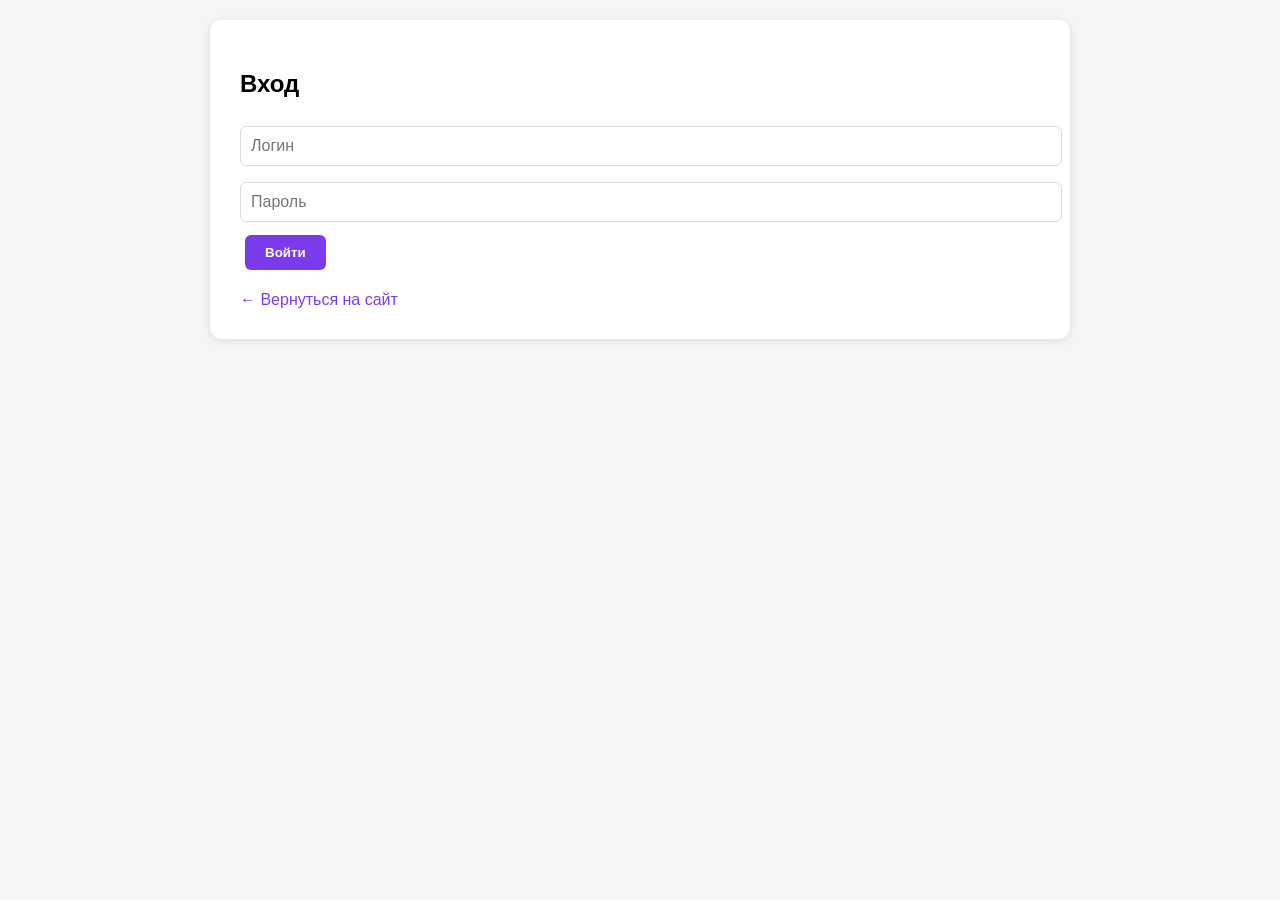
==== admin.html @ 9659af19 "Update admin.html" ====
<!DOCTYPE html>
<html lang="ru">
<head>
    <meta charset="UTF-8">
    <meta name="viewport" content="width=device-width, initial-scale=1.0">
    <title>Панель управления — Самоцветы</title>
    <link rel="stylesheet" href="https://cdnjs.cloudflare.com/ajax/libs/font-awesome/6.0.0-beta3/css/all.min.css">
    <style>
        body { font-family: Arial, sans-serif; background: #f5f5f5; margin: 0; padding: 20px; }
        .container { max-width: 800px; margin: 0 auto; background: white; padding: 30px; border-radius: 12px; box-shadow: 0 2px 10px rgba(0,0,0,0.1); }
        .hidden { display: none !important; }
        input, textarea { width: 100%; padding: 10px; margin: 8px 0; border: 1px solid #ddd; border-radius: 6px; font-size: 1rem; }
        button { background: #7c3aed; color: white; border: none; padding: 10px 20px; border-radius: 6px; cursor: pointer; margin: 5px; font-weight: 600; }
        button:hover { background: #5b2ec9; }
        table { width: 100%; border-collapse: collapse; margin-top: 20px; }
        th, td { padding: 10px; border-bottom: 1px solid #eee; text-align: left; }
        .error { color: red; }
        .back-link { display: block; margin-top: 15px; color: #7c3aed; text-decoration: none; }
    </style>
</head>
<body>
    <div class="container" id="loginBox">
        <h2>Вход</h2>
        <input type="text" id="loginUser" placeholder="Логин">
        <input type="password" id="loginPass" placeholder="Пароль">
        <button onclick="login()">Войти</button>
        <p class="error" id="loginError"></p>
        <a href="index.html" class="back-link">← Вернуться на сайт</a>
    </div>

    <div class="container hidden" id="adminBox">
        <div style="display:flex; justify-content:space-between; align-items:center;">
            <h2>Управление новостями</h2>
            <button onclick="location.href='index.html'">← На сайт</button>
        </div>
        <button onclick="createNews()">+ Новая новость</button>
        <table>
            <thead><tr><th>Заголовок</th><th>Действия</th></tr></thead>
            <tbody id="newsTable"></tbody>
        </table>
    </div>

    <!-- Редактор -->
    <div class="container hidden" id="editorBox" style="margin-top:20px;">
        <h3 id="editorTitle">Новая новость</h3>
        <input type="text" id="newsTitle" placeholder="Заголовок">
        <textarea id="newsContent" rows="4" placeholder="Текст"></textarea>
        <input type="text" id="newsImage" placeholder="Ссылка на изображение">
        <input type="text" id="newsDate" placeholder="Дата публикации (ГГГГ-ММ-ДД ЧЧ:ММ)">
        <button onclick="saveNews()">Сохранить</button>
        <button onclick="closeEditor()">Отмена</button>
        <p class="error" id="editorError"></p>
    </div>

    <script>
        var API_URL = 'https://script.google.com/macros/s/AKfycbz_VLLc_T1_QrdY8PNyEsW0ngkNCtOQxqjaW8Hgx9w4yjbyL7P4OWnqgi08HjpEV8WX2A/exec';
        var ADMIN_USER = 'Root';
        var ADMIN_PASS = 'anna1981';
        var currentEditId = null;

        // JSONP-запрос
        function jsonp(url, callback) {
            var cb = 'jsonp_' + Date.now() + '_' + Math.random().toString(36).substr(2);
            window[cb] = function(data) {
                delete window[cb];
                var script = document.getElementById(cb);
                if (script) script.remove();
                callback(data);
            };
            var s = document.createElement('script');
            s.id = cb;
            s.src = url + (url.indexOf('?') >= 0 ? '&' : '?') + 'callback=' + cb;
            document.body.appendChild(s);
        }

        // Сессия
        if (sessionStorage.getItem('admin_logged') === 'true') {
            document.getElementById('loginBox').classList.add('hidden');
            document.getElementById('adminBox').classList.remove('hidden');
            loadNews();
        }

        function login() {
            var u = document.getElementById('loginUser').value.trim();
            var p = document.getElementById('loginPass').value.trim();
            if (u === ADMIN_USER && p === ADMIN_PASS) {
                sessionStorage.setItem('admin_logged', 'true');
                document.getElementById('loginBox').classList.add('hidden');
                document.getElementById('adminBox').classList.remove('hidden');
                loadNews();
            } else {
                document.getElementById('loginError').textContent = 'Неверный логин или пароль';
            }
        }

        function loadNews() {
            var tbody = document.getElementById('newsTable');
            tbody.innerHTML = '<tr><td colspan="2">Загрузка...</td></tr>';
            jsonp(API_URL + '?action=newsAdmin&user=' + ADMIN_USER + '&pass=' + ADMIN_PASS, function(data) {
                if (!data.news || !data.news.length) {
                    tbody.innerHTML = '<tr><td colspan="2">Нет новостей</td></tr>';
                    return;
                }
                tbody.innerHTML = data.news.map(function(n) {
                    return '<tr><td>' + n.title + '</td><td>' +
                        '<button onclick="editNews(\'' + n.id + '\')">✏️</button> ' +
                        '<button onclick="deleteNews(\'' + n.id + '\')">🗑️</button>' +
                    '</td></tr>';
                }).join('');
            });
        }

        function createNews() {
            currentEditId = null;
            document.getElementById('editorTitle').textContent = 'Новая новость';
            document.getElementById('newsTitle').value = '';
            document.getElementById('newsContent').value = '';
            document.getElementById('newsImage').value = '';
            document.getElementById('newsDate').value = '';
            document.getElementById('editorBox').classList.remove('hidden');
        }

        function editNews(id) {
            jsonp(API_URL + '?action=newsAdmin&user=' + ADMIN_USER + '&pass=' + ADMIN_PASS, function(data) {
                var item = data.news.find(function(n) { return n.id === id; });
                if (!item) { alert('Новость не найдена'); return; }
                currentEditId = id;
                document.getElementById('editorTitle').textContent = 'Редактирование';
                document.getElementById('newsTitle').value = item.title;
                document.getElementById('newsContent').value = item.content;
                document.getElementById('newsImage').value = item.images && item.images.length ? item.images[0] : '';
                document.getElementById('newsDate').value = item.publishDate || '';
                document.getElementById('editorBox').classList.remove('hidden');
            });
        }

        function closeEditor() {
            document.getElementById('editorBox').classList.add('hidden');
        }

        function saveNews() {
            var title = document.getElementById('newsTitle').value.trim();
            var content = document.getElementById('newsContent').value.trim();
            var image = document.getElementById('newsImage').value.trim();
            var date = document.getElementById('newsDate').value.trim() || new Date().toISOString().slice(0,16).replace('T',' ');
            if (!title || !content) {
                document.getElementById('editorError').textContent = 'Заполните заголовок и текст';
                return;
            }
            var params = 'action=' + (currentEditId ? 'newsUpdate' : 'newsAdd') +
                         '&user=' + ADMIN_USER + '&pass=' + ADMIN_PASS +
                         '&title=' + encodeURIComponent(title) +
                         '&content=' + encodeURIComponent(content) +
                         '&images=' + encodeURIComponent(image) +
                         '&publishDate=' + encodeURIComponent(date);
            if (currentEditId) params += '&id=' + encodeURIComponent(currentEditId);
            jsonp(API_URL + '?' + params, function(result) {
                if (result.success) {
                    closeEditor();
                    loadNews();
                } else {
                    document.getElementById('editorError').textContent = 'Ошибка: ' + (result.message || '');
                }
            });
        }

        function deleteNews(id) {
            if (!confirm('Точно удалить?')) return;
            jsonp(API_URL + '?action=newsDelete&user=' + ADMIN_USER + '&pass=' + ADMIN_PASS + '&id=' + id, function(result) {
                if (result.success) loadNews();
                else alert('Не удалось удалить');
            });
        }
    </script>
</body>
</html>
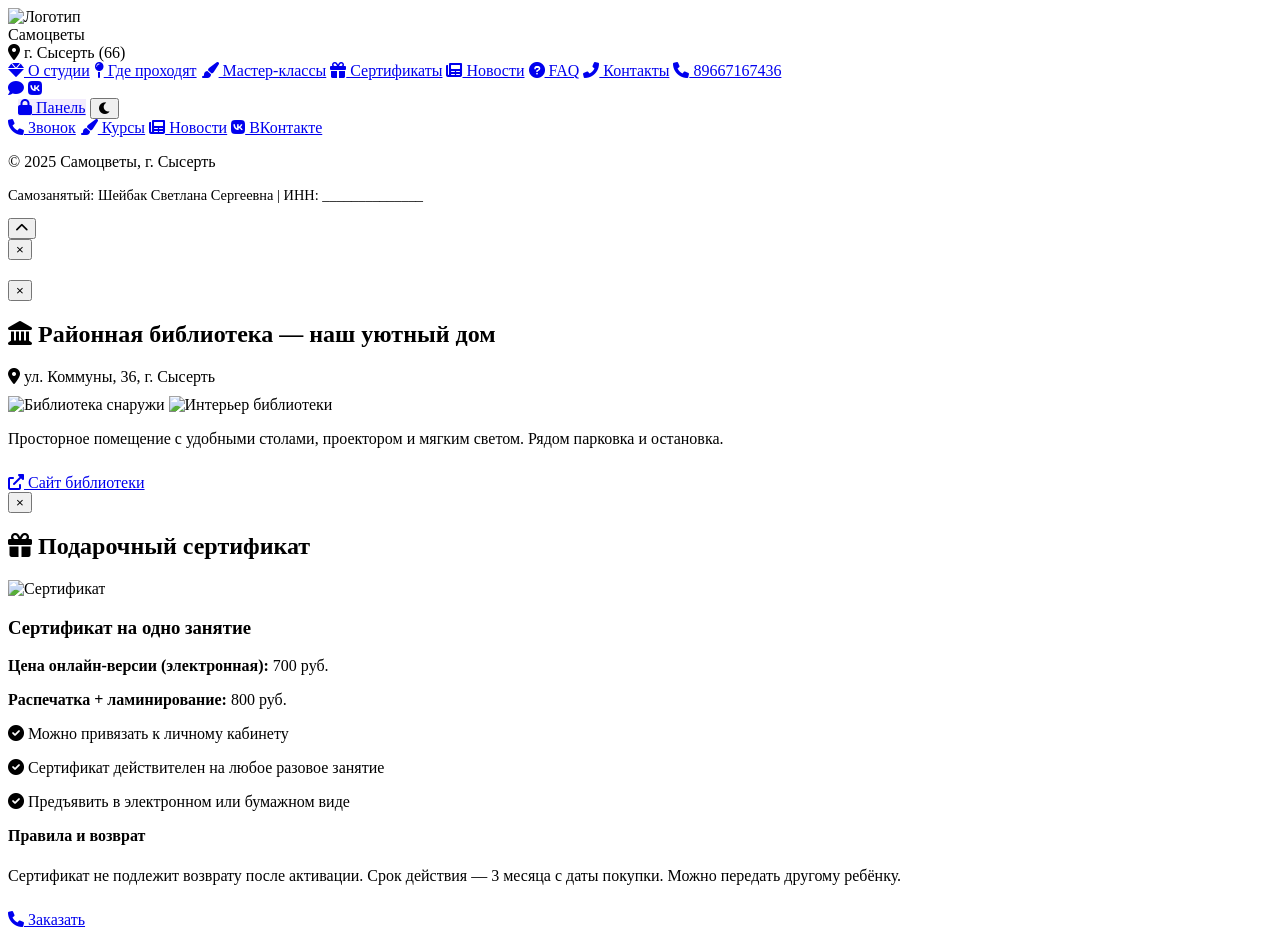
==== commit eb70f9c1: "Обновление" ====
--- a/admin.html
+++ b/admin.html
@@ -3,174 +3,108 @@
 <head>
     <meta charset="UTF-8">
     <meta name="viewport" content="width=device-width, initial-scale=1.0">
-    <title>Панель управления — Самоцветы</title>
+    <title>Самоцветы — студия развития детей (Сысерть, 66)</title>
+    <meta name="description" content="Студия каллиграфии, творчества и выразительного чтения в Сысерти. Занятия для детей от 6 лет.">
+    <link rel="icon" type="image/png" href="https://i.oneme.ru/i?r=BTE2sh_eZW7g8kugOdIm2NotLFLhNa0tc0_UaeuflAmBbaheFIFzMaeTRu44FG2MMX4">
+    <!-- Font Awesome -->
     <link rel="stylesheet" href="https://cdnjs.cloudflare.com/ajax/libs/font-awesome/6.0.0-beta3/css/all.min.css">
-    <style>
-        body { font-family: Arial, sans-serif; background: #f5f5f5; margin: 0; padding: 20px; }
-        .container { max-width: 800px; margin: 0 auto; background: white; padding: 30px; border-radius: 12px; box-shadow: 0 2px 10px rgba(0,0,0,0.1); }
-        .hidden { display: none !important; }
-        input, textarea { width: 100%; padding: 10px; margin: 8px 0; border: 1px solid #ddd; border-radius: 6px; font-size: 1rem; }
-        button { background: #7c3aed; color: white; border: none; padding: 10px 20px; border-radius: 6px; cursor: pointer; margin: 5px; font-weight: 600; }
-        button:hover { background: #5b2ec9; }
-        table { width: 100%; border-collapse: collapse; margin-top: 20px; }
-        th, td { padding: 10px; border-bottom: 1px solid #eee; text-align: left; }
-        .error { color: red; }
-        .back-link { display: block; margin-top: 15px; color: #7c3aed; text-decoration: none; }
-    </style>
+    <!-- Основной CSS -->
+    <link rel="stylesheet" href="css/style.css">
+    <!-- API Яндекс.Карт (загружается только на странице контактов) -->
 </head>
 <body>
-    <div class="container" id="loginBox">
-        <h2>Вход</h2>
-        <input type="text" id="loginUser" placeholder="Логин">
-        <input type="password" id="loginPass" placeholder="Пароль">
-        <button onclick="login()">Войти</button>
-        <p class="error" id="loginError"></p>
-        <a href="index.html" class="back-link">← Вернуться на сайт</a>
+    <div class="floating-dots"><span></span><span></span><span></span></div>
+
+    <!-- Шапка -->
+    <header class="header">
+        <div class="logo-container">
+            <img class="logo-img" src="https://i.oneme.ru/i?r=BTE2sh_eZW7g8kugOdIm2NotLFLhNa0tc0_UaeuflAmBbaheFIFzMaeTRu44FG2MMX4" alt="Логотип">
+            <div class="logo-text">Самоцветы</div>
+            <span class="city-tag"><i class="fas fa-map-marker-alt"></i> г. Сысерть (66)</span>
+        </div>
+        <div class="nav-links" id="desktopNav">
+            <a href="#about"><i class="fas fa-gem"></i> О студии</a>
+            <a href="#venue"><i class="fas fa-map-pin"></i> Где проходят</a>
+            <a href="#workshops"><i class="fas fa-paint-brush"></i> Мастер-классы</a>
+            <a href="#gift"><i class="fas fa-gift"></i> Сертификаты</a>
+            <a href="#news"><i class="fas fa-newspaper"></i> Новости</a>
+            <a href="#faq"><i class="fas fa-question-circle"></i> FAQ</a>
+            <a href="#contacts"><i class="fas fa-phone-alt"></i> Контакты</a>
+            <a href="tel:89667167436" class="header-phone"><i class="fas fa-phone"></i> 89667167436</a>
+            <div class="header-socials">
+                <a href="https://web.max.ru/-73411458885837" target="_blank" title="MAX"><i class="fas fa-comment"></i></a>
+                <a href="https://vk.com/samotsveti_sysert" target="_blank"><i class="fab fa-vk"></i></a>
+            </div>
+            <a href="admin.html" class="header-phone" style="margin-left:10px; background:rgba(124,58,237,0.1);"><i class="fas fa-lock"></i> Панель</a>
+            <button class="theme-toggle" id="themeToggle" title="Переключить тему"><i class="fas fa-moon"></i></button>
+        </div>
+    </header>
+
+    <!-- Мобильное нижнее меню -->
+    <div class="mobile-nav">
+        <a href="tel:89667167436"><i class="fas fa-phone"></i> Звонок</a>
+        <a href="#workshops"><i class="fas fa-paint-brush"></i> Курсы</a>
+        <a href="#news"><i class="fas fa-newspaper"></i> Новости</a>
+        <a href="https://vk.com/samotsveti_sysert" target="_blank"><i class="fab fa-vk"></i> ВКонтакте</a>
     </div>
 
-    <div class="container hidden" id="adminBox">
-        <div style="display:flex; justify-content:space-between; align-items:center;">
-            <h2>Управление новостями</h2>
-            <button onclick="location.href='index.html'">← На сайт</button>
+    <!-- Основной контейнер для разделов -->
+    <main class="container" id="content">
+        <!-- Содержимое будет подгружаться динамически -->
+    </main>
+
+    <!-- Футер -->
+    <footer>
+        <p>© 2025 Самоцветы, г. Сысерть</p>
+        <p style="font-size:0.9rem;">Самозанятый: Шейбак Светлана Сергеевна | ИНН: ______________</p>
+    </footer>
+
+    <!-- Кнопка "Наверх" -->
+    <button class="scroll-top-btn" id="scrollTopBtn" onclick="window.scrollTo({top:0,behavior:'smooth'})"><i class="fas fa-chevron-up"></i></button>
+
+    <!-- Модальные окна (общие) -->
+    <div class="modal" id="newsDetailModal">
+        <div class="modal-content">
+            <button class="modal-close" onclick="closeNewsDetailModal()">&times;</button>
+            <h2 id="newsDetailTitle"></h2>
+            <div class="news-date" id="newsDetailDate" style="margin-bottom: 15px;"></div>
+            <div class="gallery-slider" id="newsDetailImages"></div>
+            <div id="newsDetailContent" style="line-height: 1.7;"></div>
         </div>
-        <button onclick="createNews()">+ Новая новость</button>
-        <table>
-            <thead><tr><th>Заголовок</th><th>Действия</th></tr></thead>
-            <tbody id="newsTable"></tbody>
-        </table>
+    </div>
+    <div class="modal" id="venueModal">
+        <div class="modal-content">
+            <button class="modal-close" onclick="closeVenueModal()">&times;</button>
+            <h2><i class="fas fa-landmark"></i> Районная библиотека — наш уютный дом</h2>
+            <p style="margin: 10px 0;"><i class="fas fa-map-marker-alt"></i> ул. Коммуны, 36, г. Сысерть</p>
+            <div class="gallery-slider" id="venueGallery">
+                <img src="https://cdn.culture.ru/images/58826fd3-1837-577b-ab24-c23332c549f9" alt="Библиотека снаружи">
+                <img src="https://www.culture.ru/_next/image?url=https%3A%2F%2Fcdn.culture.ru%2Fimages%2Ff2f7c922-ac43-5f1b-b555-5d1eca488359%2Fw_392%2Ch_281%2Cc_fill%2Cg_center%2F8d1d40ffdaf53ecc0e52b2eccf888ec3-jpg&w=1920&q=75" alt="Интерьер библиотеки">
+            </div>
+            <p>Просторное помещение с удобными столами, проектором и мягким светом. Рядом парковка и остановка.</p>
+            <a href="https://bibl-sysert.ru/" target="_blank" class="btn-expand" style="display: inline-block; margin-top: 10px;"><i class="fas fa-external-link-alt"></i> Сайт библиотеки</a>
+        </div>
+    </div>
+    <div class="modal" id="giftModal">
+        <div class="modal-content">
+            <button class="modal-close" onclick="closeGiftModal()">&times;</button>
+            <h2><i class="fas fa-gift"></i> Подарочный сертификат</h2>
+            <div class="gallery-slider" style="justify-content: center;">
+                <img src="https://i.oneme.ru/i?r=BTE2sh_eZW7g8kugOdIm2Not6cSqld053BrGhh5xQg0L-6heFIFzMaeTRu44FG2MMX4" alt="Сертификат" style="max-width: 250px;">
+            </div>
+            <h3>Сертификат на одно занятие</h3>
+            <p><strong>Цена онлайн-версии (электронная):</strong> 700 руб.</p>
+            <p><strong>Распечатка + ламинирование:</strong> 800 руб.</p>
+            <p style="margin-top: 15px;"><i class="fas fa-check-circle" style="color: var(--emerald);"></i> Можно привязать к личному кабинету</p>
+            <p><i class="fas fa-check-circle" style="color: var(--emerald);"></i> Сертификат действителен на любое разовое занятие</p>
+            <p><i class="fas fa-check-circle" style="color: var(--emerald);"></i> Предъявить в электронном или бумажном виде</p>
+            <h4 style="margin-top: 15px;">Правила и возврат</h4>
+            <p>Сертификат не подлежит возврату после активации. Срок действия — 3 месяца с даты покупки. Можно передать другому ребёнку.</p>
+            <a href="tel:89667167436" class="btn-expand" style="display: inline-block; margin-top: 10px;"><i class="fas fa-phone"></i> Заказать</a>
+        </div>
     </div>
 
-    <!-- Редактор -->
-    <div class="container hidden" id="editorBox" style="margin-top:20px;">
-        <h3 id="editorTitle">Новая новость</h3>
-        <input type="text" id="newsTitle" placeholder="Заголовок">
-        <textarea id="newsContent" rows="4" placeholder="Текст"></textarea>
-        <input type="text" id="newsImage" placeholder="Ссылка на изображение">
-        <input type="text" id="newsDate" placeholder="Дата публикации (ГГГГ-ММ-ДД ЧЧ:ММ)">
-        <button onclick="saveNews()">Сохранить</button>
-        <button onclick="closeEditor()">Отмена</button>
-        <p class="error" id="editorError"></p>
-    </div>
-
-    <script>
-        var API_URL = 'https://script.google.com/macros/s/AKfycbz_VLLc_T1_QrdY8PNyEsW0ngkNCtOQxqjaW8Hgx9w4yjbyL7P4OWnqgi08HjpEV8WX2A/exec';
-        var ADMIN_USER = 'Root';
-        var ADMIN_PASS = 'anna1981';
-        var currentEditId = null;
-
-        // JSONP-запрос
-        function jsonp(url, callback) {
-            var cb = 'jsonp_' + Date.now() + '_' + Math.random().toString(36).substr(2);
-            window[cb] = function(data) {
-                delete window[cb];
-                var script = document.getElementById(cb);
-                if (script) script.remove();
-                callback(data);
-            };
-            var s = document.createElement('script');
-            s.id = cb;
-            s.src = url + (url.indexOf('?') >= 0 ? '&' : '?') + 'callback=' + cb;
-            document.body.appendChild(s);
-        }
-
-        // Сессия
-        if (sessionStorage.getItem('admin_logged') === 'true') {
-            document.getElementById('loginBox').classList.add('hidden');
-            document.getElementById('adminBox').classList.remove('hidden');
-            loadNews();
-        }
-
-        function login() {
-            var u = document.getElementById('loginUser').value.trim();
-            var p = document.getElementById('loginPass').value.trim();
-            if (u === ADMIN_USER && p === ADMIN_PASS) {
-                sessionStorage.setItem('admin_logged', 'true');
-                document.getElementById('loginBox').classList.add('hidden');
-                document.getElementById('adminBox').classList.remove('hidden');
-                loadNews();
-            } else {
-                document.getElementById('loginError').textContent = 'Неверный логин или пароль';
-            }
-        }
-
-        function loadNews() {
-            var tbody = document.getElementById('newsTable');
-            tbody.innerHTML = '<tr><td colspan="2">Загрузка...</td></tr>';
-            jsonp(API_URL + '?action=newsAdmin&user=' + ADMIN_USER + '&pass=' + ADMIN_PASS, function(data) {
-                if (!data.news || !data.news.length) {
-                    tbody.innerHTML = '<tr><td colspan="2">Нет новостей</td></tr>';
-                    return;
-                }
-                tbody.innerHTML = data.news.map(function(n) {
-                    return '<tr><td>' + n.title + '</td><td>' +
-                        '<button onclick="editNews(\'' + n.id + '\')">✏️</button> ' +
-                        '<button onclick="deleteNews(\'' + n.id + '\')">🗑️</button>' +
-                    '</td></tr>';
-                }).join('');
-            });
-        }
-
-        function createNews() {
-            currentEditId = null;
-            document.getElementById('editorTitle').textContent = 'Новая новость';
-            document.getElementById('newsTitle').value = '';
-            document.getElementById('newsContent').value = '';
-            document.getElementById('newsImage').value = '';
-            document.getElementById('newsDate').value = '';
-            document.getElementById('editorBox').classList.remove('hidden');
-        }
-
-        function editNews(id) {
-            jsonp(API_URL + '?action=newsAdmin&user=' + ADMIN_USER + '&pass=' + ADMIN_PASS, function(data) {
-                var item = data.news.find(function(n) { return n.id === id; });
-                if (!item) { alert('Новость не найдена'); return; }
-                currentEditId = id;
-                document.getElementById('editorTitle').textContent = 'Редактирование';
-                document.getElementById('newsTitle').value = item.title;
-                document.getElementById('newsContent').value = item.content;
-                document.getElementById('newsImage').value = item.images && item.images.length ? item.images[0] : '';
-                document.getElementById('newsDate').value = item.publishDate || '';
-                document.getElementById('editorBox').classList.remove('hidden');
-            });
-        }
-
-        function closeEditor() {
-            document.getElementById('editorBox').classList.add('hidden');
-        }
-
-        function saveNews() {
-            var title = document.getElementById('newsTitle').value.trim();
-            var content = document.getElementById('newsContent').value.trim();
-            var image = document.getElementById('newsImage').value.trim();
-            var date = document.getElementById('newsDate').value.trim() || new Date().toISOString().slice(0,16).replace('T',' ');
-            if (!title || !content) {
-                document.getElementById('editorError').textContent = 'Заполните заголовок и текст';
-                return;
-            }
-            var params = 'action=' + (currentEditId ? 'newsUpdate' : 'newsAdd') +
-                         '&user=' + ADMIN_USER + '&pass=' + ADMIN_PASS +
-                         '&title=' + encodeURIComponent(title) +
-                         '&content=' + encodeURIComponent(content) +
-                         '&images=' + encodeURIComponent(image) +
-                         '&publishDate=' + encodeURIComponent(date);
-            if (currentEditId) params += '&id=' + encodeURIComponent(currentEditId);
-            jsonp(API_URL + '?' + params, function(result) {
-                if (result.success) {
-                    closeEditor();
-                    loadNews();
-                } else {
-                    document.getElementById('editorError').textContent = 'Ошибка: ' + (result.message || '');
-                }
-            });
-        }
-
-        function deleteNews(id) {
-            if (!confirm('Точно удалить?')) return;
-            jsonp(API_URL + '?action=newsDelete&user=' + ADMIN_USER + '&pass=' + ADMIN_PASS + '&id=' + id, function(result) {
-                if (result.success) loadNews();
-                else alert('Не удалось удалить');
-            });
-        }
-    </script>
+    <!-- Подключаем основной скрипт -->
+    <script src="js/main.js"></script>
 </body>
 </html>
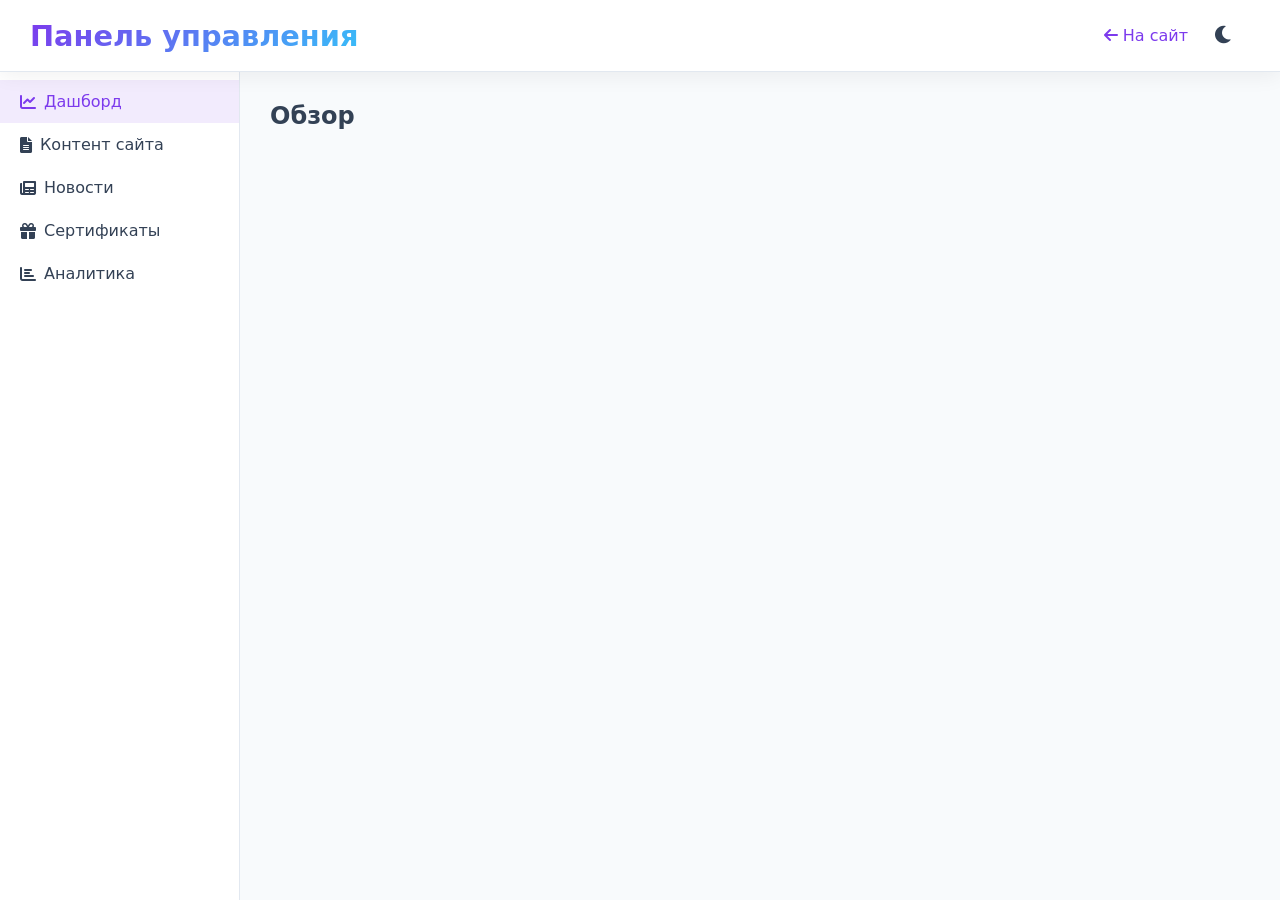
==== commit 54e95118: "Update admin.html" ====
--- a/admin.html
+++ b/admin.html
@@ -3,108 +3,506 @@
 <head>
     <meta charset="UTF-8">
     <meta name="viewport" content="width=device-width, initial-scale=1.0">
-    <title>Самоцветы — студия развития детей (Сысерть, 66)</title>
-    <meta name="description" content="Студия каллиграфии, творчества и выразительного чтения в Сысерти. Занятия для детей от 6 лет.">
-    <link rel="icon" type="image/png" href="https://i.oneme.ru/i?r=BTE2sh_eZW7g8kugOdIm2NotLFLhNa0tc0_UaeuflAmBbaheFIFzMaeTRu44FG2MMX4">
-    <!-- Font Awesome -->
+    <title>Панель управления — Самоцветы</title>
     <link rel="stylesheet" href="https://cdnjs.cloudflare.com/ajax/libs/font-awesome/6.0.0-beta3/css/all.min.css">
-    <!-- Основной CSS -->
-    <link rel="stylesheet" href="css/style.css">
-    <!-- API Яндекс.Карт (загружается только на странице контактов) -->
+    <style>
+        :root {
+            --purple: #7c3aed;
+            --purple-light: #a78bfa;
+            --darkblue: #1e293b;
+            --lightblue: #38bdf8;
+            --emerald: #10b981;
+            --orange: #f97316;
+            --raspberry: #f43f5e;
+            --font: 'Inter', system-ui, -apple-system, sans-serif;
+            --bg: #f8fafc;
+            --card-bg: #ffffff;
+            --text: #334155;
+            --border: #e2e8f0;
+            --shadow: 0 4px 20px rgba(0,0,0,0.06);
+            --radius: 16px;
+        }
+        body.dark {
+            --bg: #0f172a;
+            --card-bg: #1e293b;
+            --text: #cbd5e1;
+            --border: #334155;
+            --shadow: 0 4px 20px rgba(0,0,0,0.3);
+            background: #0f172a;
+        }
+        * { margin: 0; padding: 0; box-sizing: border-box; }
+        body {
+            font-family: var(--font);
+            background: var(--bg);
+            color: var(--text);
+            display: flex;
+            flex-direction: column;
+            min-height: 100vh;
+        }
+        /* Шапка */
+        .header {
+            background: var(--card-bg);
+            border-bottom: 1px solid var(--border);
+            padding: 16px 30px;
+            display: flex;
+            align-items: center;
+            justify-content: space-between;
+            box-shadow: var(--shadow);
+            z-index: 10;
+        }
+        .header h1 {
+            font-size: 1.8rem;
+            background: linear-gradient(135deg, var(--purple), var(--lightblue));
+            -webkit-background-clip: text;
+            -webkit-text-fill-color: transparent;
+        }
+        .header-actions {
+            display: flex;
+            gap: 10px;
+            align-items: center;
+        }
+        .theme-btn {
+            background: none;
+            border: none;
+            font-size: 20px;
+            cursor: pointer;
+            color: var(--text);
+        }
+        .back-link {
+            color: var(--purple);
+            text-decoration: none;
+            font-weight: 500;
+        }
+        /* Боковое меню */
+        .sidebar {
+            width: 240px;
+            background: var(--card-bg);
+            border-right: 1px solid var(--border);
+            padding: 20px 0;
+            position: fixed;
+            top: 60px;
+            bottom: 0;
+            left: 0;
+            overflow-y: auto;
+        }
+        .sidebar nav a {
+            display: flex;
+            align-items: center;
+            gap: 8px;
+            padding: 12px 20px;
+            color: var(--text);
+            text-decoration: none;
+            transition: 0.2s;
+            font-weight: 500;
+        }
+        .sidebar nav a:hover,
+        .sidebar nav a.active {
+            background: rgba(124,58,237,0.1);
+            color: var(--purple);
+        }
+        /* Контент */
+        .main {
+            margin-left: 240px;
+            padding: 30px;
+            flex: 1;
+        }
+        .tab-content {
+            display: none;
+        }
+        .tab-content.active {
+            display: block;
+        }
+        /* Карточки */
+        .card {
+            background: var(--card-bg);
+            border-radius: var(--radius);
+            padding: 20px;
+            box-shadow: var(--shadow);
+            border: 1px solid var(--border);
+            margin-bottom: 20px;
+        }
+        table {
+            width: 100%;
+            border-collapse: collapse;
+        }
+        th, td {
+            padding: 10px;
+            text-align: left;
+            border-bottom: 1px solid var(--border);
+        }
+        th {
+            font-weight: 600;
+            color: var(--purple);
+        }
+        .badge {
+            display: inline-block;
+            padding: 4px 12px;
+            border-radius: 20px;
+            font-size: 0.8rem;
+            font-weight: 600;
+        }
+        .badge-success { background: rgba(16,185,129,0.1); color: var(--emerald); }
+        .badge-warning { background: rgba(245,158,11,0.1); color: var(--orange); }
+        button {
+            background: var(--purple);
+            color: white;
+            border: none;
+            padding: 8px 16px;
+            border-radius: 8px;
+            cursor: pointer;
+            font-weight: 600;
+            transition: 0.2s;
+        }
+        button:hover { background: var(--purple-light); }
+        button.danger { background: var(--raspberry); }
+        button.danger:hover { background: #e11d48; }
+        input, textarea {
+            width: 100%;
+            padding: 10px;
+            border: 1px solid var(--border);
+            border-radius: 8px;
+            background: var(--bg);
+            color: var(--text);
+            font-family: inherit;
+            margin-bottom: 10px;
+        }
+        .form-group {
+            margin-bottom: 15px;
+        }
+        .form-group label {
+            display: block;
+            margin-bottom: 5px;
+            font-weight: 500;
+        }
+        .stats-grid {
+            display: grid;
+            grid-template-columns: repeat(auto-fit, minmax(200px, 1fr));
+            gap: 20px;
+            margin-bottom: 30px;
+        }
+        .stat-card {
+            background: var(--card-bg);
+            border-radius: var(--radius);
+            padding: 20px;
+            box-shadow: var(--shadow);
+            border: 1px solid var(--border);
+        }
+        .stat-card .value {
+            font-size: 2rem;
+            font-weight: 700;
+            color: var(--purple);
+        }
+        .stat-card .label {
+            font-size: 0.9rem;
+            color: var(--text);
+        }
+        @media (max-width: 768px) {
+            .sidebar {
+                width: 100%;
+                height: auto;
+                position: relative;
+                top: auto;
+                bottom: auto;
+                border-right: none;
+                border-bottom: 1px solid var(--border);
+            }
+            .main { margin-left: 0; }
+        }
+    </style>
 </head>
 <body>
-    <div class="floating-dots"><span></span><span></span><span></span></div>
-
-    <!-- Шапка -->
     <header class="header">
-        <div class="logo-container">
-            <img class="logo-img" src="https://i.oneme.ru/i?r=BTE2sh_eZW7g8kugOdIm2NotLFLhNa0tc0_UaeuflAmBbaheFIFzMaeTRu44FG2MMX4" alt="Логотип">
-            <div class="logo-text">Самоцветы</div>
-            <span class="city-tag"><i class="fas fa-map-marker-alt"></i> г. Сысерть (66)</span>
-        </div>
-        <div class="nav-links" id="desktopNav">
-            <a href="#about"><i class="fas fa-gem"></i> О студии</a>
-            <a href="#venue"><i class="fas fa-map-pin"></i> Где проходят</a>
-            <a href="#workshops"><i class="fas fa-paint-brush"></i> Мастер-классы</a>
-            <a href="#gift"><i class="fas fa-gift"></i> Сертификаты</a>
+        <h1>Панель управления</h1>
+        <div class="header-actions">
+            <a href="index.html" class="back-link"><i class="fas fa-arrow-left"></i> На сайт</a>
+            <button class="theme-btn" id="themeToggle"><i class="fas fa-moon"></i></button>
+        </div>
+    </header>
+
+    <div class="sidebar">
+        <nav>
+            <a href="#dashboard" class="active"><i class="fas fa-chart-line"></i> Дашборд</a>
+            <a href="#content"><i class="fas fa-file-alt"></i> Контент сайта</a>
             <a href="#news"><i class="fas fa-newspaper"></i> Новости</a>
-            <a href="#faq"><i class="fas fa-question-circle"></i> FAQ</a>
-            <a href="#contacts"><i class="fas fa-phone-alt"></i> Контакты</a>
-            <a href="tel:89667167436" class="header-phone"><i class="fas fa-phone"></i> 89667167436</a>
-            <div class="header-socials">
-                <a href="https://web.max.ru/-73411458885837" target="_blank" title="MAX"><i class="fas fa-comment"></i></a>
-                <a href="https://vk.com/samotsveti_sysert" target="_blank"><i class="fab fa-vk"></i></a>
-            </div>
-            <a href="admin.html" class="header-phone" style="margin-left:10px; background:rgba(124,58,237,0.1);"><i class="fas fa-lock"></i> Панель</a>
-            <button class="theme-toggle" id="themeToggle" title="Переключить тему"><i class="fas fa-moon"></i></button>
-        </div>
-    </header>
-
-    <!-- Мобильное нижнее меню -->
-    <div class="mobile-nav">
-        <a href="tel:89667167436"><i class="fas fa-phone"></i> Звонок</a>
-        <a href="#workshops"><i class="fas fa-paint-brush"></i> Курсы</a>
-        <a href="#news"><i class="fas fa-newspaper"></i> Новости</a>
-        <a href="https://vk.com/samotsveti_sysert" target="_blank"><i class="fab fa-vk"></i> ВКонтакте</a>
+            <a href="#certs"><i class="fas fa-gift"></i> Сертификаты</a>
+            <a href="#analytics"><i class="fas fa-chart-bar"></i> Аналитика</a>
+        </nav>
     </div>
 
-    <!-- Основной контейнер для разделов -->
-    <main class="container" id="content">
-        <!-- Содержимое будет подгружаться динамически -->
-    </main>
-
-    <!-- Футер -->
-    <footer>
-        <p>© 2025 Самоцветы, г. Сысерть</p>
-        <p style="font-size:0.9rem;">Самозанятый: Шейбак Светлана Сергеевна | ИНН: ______________</p>
-    </footer>
-
-    <!-- Кнопка "Наверх" -->
-    <button class="scroll-top-btn" id="scrollTopBtn" onclick="window.scrollTo({top:0,behavior:'smooth'})"><i class="fas fa-chevron-up"></i></button>
-
-    <!-- Модальные окна (общие) -->
-    <div class="modal" id="newsDetailModal">
-        <div class="modal-content">
-            <button class="modal-close" onclick="closeNewsDetailModal()">&times;</button>
-            <h2 id="newsDetailTitle"></h2>
-            <div class="news-date" id="newsDetailDate" style="margin-bottom: 15px;"></div>
-            <div class="gallery-slider" id="newsDetailImages"></div>
-            <div id="newsDetailContent" style="line-height: 1.7;"></div>
+    <div class="main">
+        <!-- Дашборд -->
+        <div class="tab-content active" id="dashboard">
+            <h2>Обзор</h2>
+            <div class="stats-grid" id="statsGrid"></div>
+        </div>
+
+        <!-- Контент сайта -->
+        <div class="tab-content" id="content">
+            <div class="card">
+                <h2>Редактирование текстов</h2>
+                <div class="form-group">
+                    <label>Ключ</label>
+                    <input type="text" id="contentKey" placeholder="about_title">
+                </div>
+                <div class="form-group">
+                    <label>Текст</label>
+                    <textarea id="contentText" rows="4"></textarea>
+                </div>
+                <button onclick="updateContent()">Сохранить</button>
+            </div>
+            <div class="card">
+                <h3>Текущий контент</h3>
+                <table id="contentTable">
+                    <thead><tr><th>Ключ</th><th>Текст</th></tr></thead>
+                    <tbody></tbody>
+                </table>
+            </div>
+        </div>
+
+        <!-- Новости -->
+        <div class="tab-content" id="news">
+            <div class="card">
+                <h2>Управление новостями</h2>
+                <button onclick="openNewsForm()">+ Новая новость</button>
+                <table style="margin-top:20px;">
+                    <thead><tr><th>Заголовок</th><th>Дата</th><th>Действия</th></tr></thead>
+                    <tbody id="newsTable"></tbody>
+                </table>
+            </div>
+        </div>
+
+        <!-- Сертификаты -->
+        <div class="tab-content" id="certs">
+            <div class="card">
+                <h2>Сертификаты</h2>
+                <button onclick="addCert()">+ Создать сертификат</button>
+                <table style="margin-top:20px;">
+                    <thead><tr><th>Код</th><th>Номинал</th><th>Статус</th><th>Действия</th></tr></thead>
+                    <tbody id="certsTable"></tbody>
+                </table>
+            </div>
+        </div>
+
+        <!-- Аналитика -->
+        <div class="tab-content" id="analytics">
+            <div class="card">
+                <h2>Аналитика</h2>
+                <table id="analyticsTable">
+                    <thead><tr><th>Дата</th><th>Событие</th><th>Значение</th></tr></thead>
+                    <tbody></tbody>
+                </table>
+            </div>
         </div>
     </div>
-    <div class="modal" id="venueModal">
-        <div class="modal-content">
-            <button class="modal-close" onclick="closeVenueModal()">&times;</button>
-            <h2><i class="fas fa-landmark"></i> Районная библиотека — наш уютный дом</h2>
-            <p style="margin: 10px 0;"><i class="fas fa-map-marker-alt"></i> ул. Коммуны, 36, г. Сысерть</p>
-            <div class="gallery-slider" id="venueGallery">
-                <img src="https://cdn.culture.ru/images/58826fd3-1837-577b-ab24-c23332c549f9" alt="Библиотека снаружи">
-                <img src="https://www.culture.ru/_next/image?url=https%3A%2F%2Fcdn.culture.ru%2Fimages%2Ff2f7c922-ac43-5f1b-b555-5d1eca488359%2Fw_392%2Ch_281%2Cc_fill%2Cg_center%2F8d1d40ffdaf53ecc0e52b2eccf888ec3-jpg&w=1920&q=75" alt="Интерьер библиотеки">
-            </div>
-            <p>Просторное помещение с удобными столами, проектором и мягким светом. Рядом парковка и остановка.</p>
-            <a href="https://bibl-sysert.ru/" target="_blank" class="btn-expand" style="display: inline-block; margin-top: 10px;"><i class="fas fa-external-link-alt"></i> Сайт библиотеки</a>
+
+    <!-- Модалки (новость) -->
+    <div class="modal" id="newsModal" style="display:none; position:fixed; top:0; left:0; width:100%; height:100%; background:rgba(0,0,0,0.5); z-index:100; justify-content:center; align-items:center;">
+        <div class="card" style="max-width:600px; width:90%; position:relative;">
+            <button style="position:absolute; top:10px; right:10px; background:none; border:none; font-size:20px; cursor:pointer;" onclick="closeNewsForm()">&times;</button>
+            <h3 id="newsFormTitle">Новая новость</h3>
+            <div class="form-group">
+                <label>Заголовок</label>
+                <input type="text" id="newsTitle">
+            </div>
+            <div class="form-group">
+                <label>Текст</label>
+                <textarea id="newsContent" rows="4"></textarea>
+            </div>
+            <div class="form-group">
+                <label>Изображение (URL)</label>
+                <input type="text" id="newsImage">
+            </div>
+            <div class="form-group">
+                <label>Дата публикации (ГГГГ-ММ-ДД ЧЧ:ММ)</label>
+                <input type="text" id="newsDate">
+            </div>
+            <button onclick="saveNews()">Сохранить</button>
+            <button onclick="closeNewsForm()" style="background:#ccc; margin-left:10px;">Отмена</button>
         </div>
     </div>
-    <div class="modal" id="giftModal">
-        <div class="modal-content">
-            <button class="modal-close" onclick="closeGiftModal()">&times;</button>
-            <h2><i class="fas fa-gift"></i> Подарочный сертификат</h2>
-            <div class="gallery-slider" style="justify-content: center;">
-                <img src="https://i.oneme.ru/i?r=BTE2sh_eZW7g8kugOdIm2Not6cSqld053BrGhh5xQg0L-6heFIFzMaeTRu44FG2MMX4" alt="Сертификат" style="max-width: 250px;">
-            </div>
-            <h3>Сертификат на одно занятие</h3>
-            <p><strong>Цена онлайн-версии (электронная):</strong> 700 руб.</p>
-            <p><strong>Распечатка + ламинирование:</strong> 800 руб.</p>
-            <p style="margin-top: 15px;"><i class="fas fa-check-circle" style="color: var(--emerald);"></i> Можно привязать к личному кабинету</p>
-            <p><i class="fas fa-check-circle" style="color: var(--emerald);"></i> Сертификат действителен на любое разовое занятие</p>
-            <p><i class="fas fa-check-circle" style="color: var(--emerald);"></i> Предъявить в электронном или бумажном виде</p>
-            <h4 style="margin-top: 15px;">Правила и возврат</h4>
-            <p>Сертификат не подлежит возврату после активации. Срок действия — 3 месяца с даты покупки. Можно передать другому ребёнку.</p>
-            <a href="tel:89667167436" class="btn-expand" style="display: inline-block; margin-top: 10px;"><i class="fas fa-phone"></i> Заказать</a>
-        </div>
-    </div>
-
-    <!-- Подключаем основной скрипт -->
-    <script src="js/main.js"></script>
+
+    <script>
+        const API_URL = 'https://script.google.com/macros/s/ВАШ_SCRIPT_ID/exec';
+        const ADMIN_USER = 'Root';
+        const ADMIN_PASS = 'anna1981';
+
+        // Тёмная тема
+        const themeToggle = document.getElementById('themeToggle');
+        themeToggle.addEventListener('click', () => {
+            document.body.classList.toggle('dark');
+            const icon = themeToggle.querySelector('i');
+            if (document.body.classList.contains('dark')) {
+                icon.classList.replace('fa-moon', 'fa-sun');
+                localStorage.setItem('theme', 'dark');
+            } else {
+                icon.classList.replace('fa-sun', 'fa-moon');
+                localStorage.setItem('theme', 'light');
+            }
+        });
+        if (localStorage.getItem('theme') === 'dark') {
+            document.body.classList.add('dark');
+            themeToggle.querySelector('i').classList.replace('fa-moon', 'fa-sun');
+        }
+
+        // Навигация
+        document.querySelectorAll('.sidebar a').forEach(link => {
+            link.addEventListener('click', function(e) {
+                e.preventDefault();
+                const tab = this.getAttribute('href').substring(1);
+                document.querySelectorAll('.tab-content').forEach(t => t.classList.remove('active'));
+                document.getElementById(tab).classList.add('active');
+                document.querySelectorAll('.sidebar a').forEach(l => l.classList.remove('active'));
+                this.classList.add('active');
+                if (tab === 'dashboard') loadDashboard();
+                if (tab === 'content') loadContent();
+                if (tab === 'news') loadNews();
+                if (tab === 'certs') loadCerts();
+                if (tab === 'analytics') loadAnalytics();
+            });
+        });
+
+        // ========== ДАШБОРД ==========
+        async function loadDashboard() {
+            const resp = await fetch(`${API_URL}?action=news&user=${ADMIN_USER}&pass=${ADMIN_PASS}`);
+            const newsData = await resp.json();
+            const certResp = await fetch(`${API_URL}?action=certs&user=${ADMIN_USER}&pass=${ADMIN_PASS}`);
+            const certData = await certResp.json();
+            document.getElementById('statsGrid').innerHTML = `
+                <div class="stat-card"><div class="value">${newsData.news ? newsData.news.length : 0}</div><div class="label">Новостей</div></div>
+                <div class="stat-card"><div class="value">${certData.certs ? certData.certs.length : 0}</div><div class="label">Сертификатов</div></div>
+            `;
+        }
+
+        // ========== КОНТЕНТ ==========
+        async function loadContent() {
+            const resp = await fetch(`${API_URL}?action=getContent`);
+            const data = await resp.json();
+            const tbody = document.querySelector('#contentTable tbody');
+            tbody.innerHTML = Object.keys(data.content).map(key => `
+                <tr>
+                    <td><code>${key}</code></td>
+                    <td>${data.content[key]}</td>
+                </tr>
+            `).join('');
+        }
+
+        async function updateContent() {
+            const key = document.getElementById('contentKey').value.trim();
+            const text = document.getElementById('contentText').value.trim();
+            if (!key || !text) return alert('Заполните оба поля');
+            const resp = await fetch(`${API_URL}?action=updateContent&user=${ADMIN_USER}&pass=${ADMIN_PASS}&key=${key}&text=${encodeURIComponent(text)}`);
+            const data = await resp.json();
+            if (data.success) {
+                alert('Сохранено!');
+                loadContent();
+            }
+        }
+
+        // ========== НОВОСТИ ==========
+        async function loadNews() {
+            const resp = await fetch(`${API_URL}?action=newsAdmin&user=${ADMIN_USER}&pass=${ADMIN_PASS}`);
+            const data = await resp.json();
+            const tbody = document.getElementById('newsTable');
+            tbody.innerHTML = data.news.map(n => `
+                <tr>
+                    <td>${n.title}</td>
+                    <td>${n.publishDate || ''}</td>
+                    <td>
+                        <button onclick="editNews('${n.id}')">✏️</button>
+                        <button onclick="deleteNews('${n.id}')" class="danger">🗑️</button>
+                    </td>
+                </tr>
+            `).join('');
+        }
+
+        function openNewsForm() {
+            document.getElementById('newsFormTitle').textContent = 'Новая новость';
+            document.getElementById('newsTitle').value = '';
+            document.getElementById('newsContent').value = '';
+            document.getElementById('newsImage').value = '';
+            document.getElementById('newsDate').value = '';
+            document.getElementById('newsModal').style.display = 'flex';
+        }
+
+        function closeNewsForm() {
+            document.getElementById('newsModal').style.display = 'none';
+        }
+
+        async function saveNews() {
+            const title = document.getElementById('newsTitle').value.trim();
+            const content = document.getElementById('newsContent').value.trim();
+            const image = document.getElementById('newsImage').value.trim();
+            const date = document.getElementById('newsDate').value.trim();
+            if (!title || !content) return alert('Заполните заголовок и текст');
+            const params = new URLSearchParams({
+                action: 'newsAdd',
+                user: ADMIN_USER,
+                pass: ADMIN_PASS,
+                title,
+                content,
+                images: image,
+                publishDate: date
+            });
+            const resp = await fetch(API_URL + '?' + params.toString());
+            const data = await resp.json();
+            if (data.success) {
+                closeNewsForm();
+                loadNews();
+            }
+        }
+
+        async function deleteNews(id) {
+            if (!confirm('Удалить?')) return;
+            await fetch(`${API_URL}?action=newsDelete&user=${ADMIN_USER}&pass=${ADMIN_PASS}&id=${id}`);
+            loadNews();
+        }
+
+        // ========== СЕРТИФИКАТЫ ==========
+        async function loadCerts() {
+            const resp = await fetch(`${API_URL}?action=certs&user=${ADMIN_USER}&pass=${ADMIN_PASS}`);
+            const data = await resp.json();
+            const tbody = document.getElementById('certsTable');
+            tbody.innerHTML = data.certs.map(c => `
+                <tr>
+                    <td>${c.code}</td>
+                    <td>${c.nominal} руб.</td>
+                    <td><span class="badge ${c.status === 'Активирован' ? 'badge-success' : 'badge-warning'}">${c.status}</span></td>
+                    <td>
+                        ${c.status === 'Не активирован' ? `<button onclick="activateCert('${c.id}')">Активировать</button>` : ''}
+                    </td>
+                </tr>
+            `).join('');
+        }
+
+        async function addCert() {
+            const code = prompt('Введите код сертификата (или оставьте пустым для авто)');
+            const nominal = prompt('Номинал', '700');
+            await fetch(`${API_URL}?action=certAdd&user=${ADMIN_USER}&pass=${ADMIN_PASS}&code=${code || ''}&nominal=${nominal || 700}`);
+            loadCerts();
+        }
+
+        async function activateCert(id) {
+            if (!confirm('Активировать сертификат?')) return;
+            await fetch(`${API_URL}?action=certActivate&user=${ADMIN_USER}&pass=${ADMIN_PASS}&id=${id}`);
+            loadCerts();
+        }
+
+        // ========== АНАЛИТИКА ==========
+        async function loadAnalytics() {
+            const resp = await fetch(`${API_URL}?action=analytics&user=${ADMIN_USER}&pass=${ADMIN_PASS}`);
+            const data = await resp.json();
+            const tbody = document.getElementById('analyticsTable').querySelector('tbody');
+            tbody.innerHTML = data.analytics.map(row => `
+                <tr>
+                    <td>${row[0]}</td>
+                    <td>${row[1]}</td>
+                    <td>${row[2]}</td>
+                </tr>
+            `).join('');
+        }
+
+        // Загрузка при старте
+        loadDashboard();
+    </script>
 </body>
 </html>
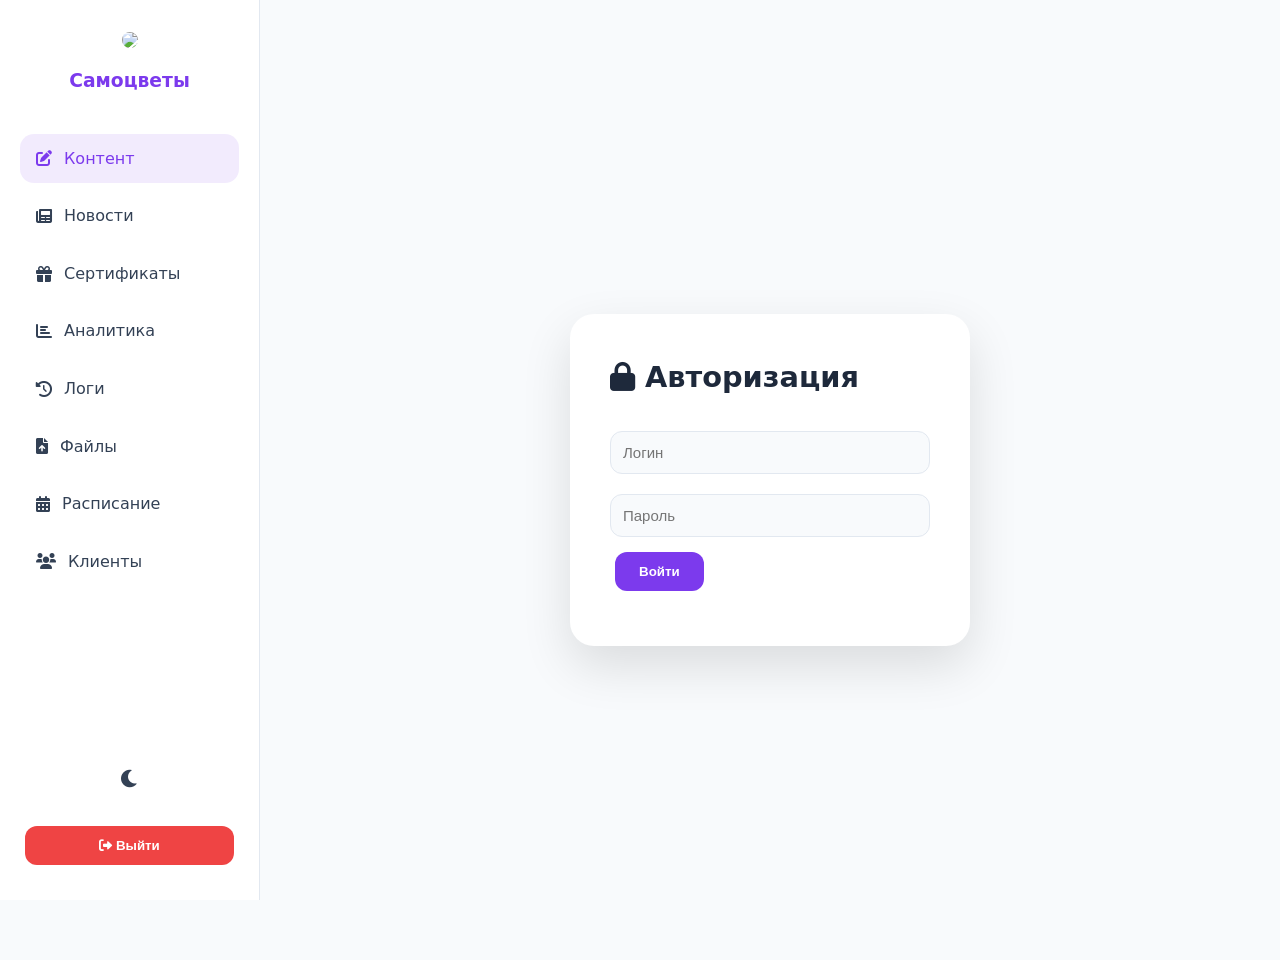
==== commit 6cfb8977: "Update admin.html" ====
--- a/admin.html
+++ b/admin.html
@@ -5,6 +5,10 @@
     <meta name="viewport" content="width=device-width, initial-scale=1.0">
     <title>Панель управления — Самоцветы</title>
     <link rel="stylesheet" href="https://cdnjs.cloudflare.com/ajax/libs/font-awesome/6.0.0-beta3/css/all.min.css">
+    <link rel="stylesheet" href="https://cdn.jsdelivr.net/npm/flatpickr/dist/themes/dark.css">
+    <script src="https://cdn.jsdelivr.net/npm/flatpickr"></script>
+    <script src="https://cdn.jsdelivr.net/npm/flatpickr/dist/l10n/ru.js"></script>
+    <script src="https://cdn.jsdelivr.net/npm/chart.js@4.4.0/dist/chart.umd.min.js"></script>
     <style>
         :root {
             --purple: #7c3aed;
@@ -13,21 +17,21 @@
             --lightblue: #38bdf8;
             --emerald: #10b981;
             --orange: #f97316;
-            --raspberry: #f43f5e;
             --font: 'Inter', system-ui, -apple-system, sans-serif;
             --bg: #f8fafc;
             --card-bg: #ffffff;
             --text: #334155;
             --border: #e2e8f0;
-            --shadow: 0 4px 20px rgba(0,0,0,0.06);
-            --radius: 16px;
+            --shadow: 0 8px 30px rgba(0,0,0,0.06);
+            --shadow-lg: 0 20px 50px rgba(0,0,0,0.12);
+            --radius: 24px;
+            --transition: 0.3s cubic-bezier(0.4, 0, 0.2, 1);
         }
         body.dark {
             --bg: #0f172a;
             --card-bg: #1e293b;
             --text: #cbd5e1;
             --border: #334155;
-            --shadow: 0 4px 20px rgba(0,0,0,0.3);
             background: #0f172a;
         }
         * { margin: 0; padding: 0; box-sizing: border-box; }
@@ -35,474 +39,568 @@
             font-family: var(--font);
             background: var(--bg);
             color: var(--text);
+            line-height: 1.6;
+            transition: background 0.3s, color 0.3s;
+            display: flex;
+            min-height: 100vh;
+        }
+        .sidebar {
+            width: 260px;
+            background: var(--card-bg);
+            border-right: 1px solid var(--border);
+            padding: 30px 20px;
             display: flex;
             flex-direction: column;
-            min-height: 100vh;
-        }
-        /* Шапка */
-        .header {
-            background: var(--card-bg);
-            border-bottom: 1px solid var(--border);
-            padding: 16px 30px;
+            gap: 8px;
+            position: fixed;
+            top: 0;
+            left: 0;
+            bottom: 0;
+            z-index: 10;
+            transition: transform 0.3s;
+        }
+        .sidebar a {
             display: flex;
             align-items: center;
-            justify-content: space-between;
-            box-shadow: var(--shadow);
-            z-index: 10;
-        }
-        .header h1 {
-            font-size: 1.8rem;
-            background: linear-gradient(135deg, var(--purple), var(--lightblue));
-            -webkit-background-clip: text;
-            -webkit-text-fill-color: transparent;
-        }
-        .header-actions {
-            display: flex;
-            gap: 10px;
-            align-items: center;
-        }
-        .theme-btn {
-            background: none;
-            border: none;
-            font-size: 20px;
-            cursor: pointer;
+            gap: 12px;
+            padding: 12px 16px;
+            border-radius: 14px;
             color: var(--text);
-        }
-        .back-link {
-            color: var(--purple);
             text-decoration: none;
             font-weight: 500;
-        }
-        /* Боковое меню */
-        .sidebar {
-            width: 240px;
-            background: var(--card-bg);
-            border-right: 1px solid var(--border);
-            padding: 20px 0;
-            position: fixed;
-            top: 60px;
-            bottom: 0;
-            left: 0;
-            overflow-y: auto;
-        }
-        .sidebar nav a {
-            display: flex;
-            align-items: center;
-            gap: 8px;
-            padding: 12px 20px;
-            color: var(--text);
-            text-decoration: none;
             transition: 0.2s;
-            font-weight: 500;
-        }
-        .sidebar nav a:hover,
-        .sidebar nav a.active {
+            cursor: pointer;
+        }
+        .sidebar a:hover, .sidebar a.active {
             background: rgba(124,58,237,0.1);
             color: var(--purple);
         }
-        /* Контент */
-        .main {
-            margin-left: 240px;
+        .main-content {
+            margin-left: 260px;
+            flex: 1;
             padding: 30px;
-            flex: 1;
-        }
-        .tab-content {
-            display: none;
-        }
-        .tab-content.active {
-            display: block;
-        }
-        /* Карточки */
+            transition: margin-left 0.3s;
+        }
+        .tab-pane { display: none; animation: fadeIn 0.3s ease; }
+        .tab-pane.active { display: block; }
+        @keyframes fadeIn { from { opacity: 0; transform: translateY(10px); } to { opacity: 1; transform: translateY(0); } }
         .card {
             background: var(--card-bg);
             border-radius: var(--radius);
-            padding: 20px;
             box-shadow: var(--shadow);
+            padding: 25px;
+            margin-bottom: 25px;
             border: 1px solid var(--border);
-            margin-bottom: 20px;
-        }
-        table {
+        }
+        h2 { font-size: 1.8rem; margin-bottom: 20px; color: var(--darkblue); display: flex; align-items: center; gap: 10px; }
+        table { width: 100%; border-collapse: collapse; margin-top: 15px; }
+        th, td { padding: 12px 10px; text-align: left; border-bottom: 1px solid var(--border); }
+        th { color: var(--purple); font-weight: 600; }
+        input, textarea, select {
             width: 100%;
-            border-collapse: collapse;
-        }
-        th, td {
-            padding: 10px;
-            text-align: left;
-            border-bottom: 1px solid var(--border);
-        }
-        th {
+            padding: 12px;
+            margin: 10px 0;
+            border: 1px solid var(--border);
+            border-radius: 12px;
+            background: var(--bg);
+            color: var(--text);
+            font-size: 15px;
+            transition: 0.2s;
+        }
+        input:focus, textarea:focus, select:focus { border-color: var(--purple); outline: none; box-shadow: 0 0 0 3px rgba(124,58,237,0.2); }
+        button {
+            background: var(--purple);
+            color: white;
+            border: none;
+            padding: 12px 24px;
+            border-radius: 12px;
             font-weight: 600;
+            cursor: pointer;
+            transition: 0.2s;
+            margin: 5px;
+        }
+        button:hover { background: var(--purple-light); }
+        .btn-outline {
+            background: transparent;
+            border: 1px solid var(--purple);
             color: var(--purple);
         }
+        .btn-outline:hover { background: rgba(124,58,237,0.1); }
+        .modal {
+            position: fixed;
+            top: 0; left: 0; width: 100%; height: 100%;
+            background: rgba(0,0,0,0.5);
+            backdrop-filter: blur(4px);
+            display: flex;
+            justify-content: center;
+            align-items: center;
+            z-index: 100;
+        }
+        .modal-content {
+            background: var(--card-bg);
+            border-radius: var(--radius);
+            padding: 30px;
+            width: 90%;
+            max-width: 600px;
+            max-height: 80vh;
+            overflow-y: auto;
+            position: relative;
+            box-shadow: var(--shadow-lg);
+        }
+        .modal-close {
+            position: absolute;
+            top: 15px;
+            right: 15px;
+            background: none;
+            border: none;
+            font-size: 24px;
+            cursor: pointer;
+            color: var(--text);
+        }
+        .grid-2 { display: grid; grid-template-columns: repeat(auto-fit, minmax(250px, 1fr)); gap: 20px; }
         .badge {
             display: inline-block;
             padding: 4px 12px;
             border-radius: 20px;
-            font-size: 0.8rem;
+            font-size: 13px;
             font-weight: 600;
         }
-        .badge-success { background: rgba(16,185,129,0.1); color: var(--emerald); }
-        .badge-warning { background: rgba(245,158,11,0.1); color: var(--orange); }
-        button {
-            background: var(--purple);
-            color: white;
-            border: none;
-            padding: 8px 16px;
-            border-radius: 8px;
-            cursor: pointer;
-            font-weight: 600;
-            transition: 0.2s;
-        }
-        button:hover { background: var(--purple-light); }
-        button.danger { background: var(--raspberry); }
-        button.danger:hover { background: #e11d48; }
-        input, textarea {
+        .badge-success { background: #10b981; color: white; }
+        .badge-warning { background: #f59e0b; color: white; }
+        .badge-danger { background: #ef4444; color: white; }
+        .theme-toggle { position: absolute; top: 20px; right: 20px; background: none; border: none; font-size: 20px; color: var(--text); cursor: pointer; }
+        .login-box {
+            display: flex;
+            justify-content: center;
+            align-items: center;
+            min-height: 100vh;
+            background: var(--bg);
+        }
+        .login-card {
+            background: var(--card-bg);
+            padding: 40px;
+            border-radius: var(--radius);
+            box-shadow: var(--shadow-lg);
             width: 100%;
-            padding: 10px;
-            border: 1px solid var(--border);
-            border-radius: 8px;
-            background: var(--bg);
-            color: var(--text);
-            font-family: inherit;
-            margin-bottom: 10px;
-        }
-        .form-group {
-            margin-bottom: 15px;
-        }
-        .form-group label {
-            display: block;
-            margin-bottom: 5px;
-            font-weight: 500;
-        }
-        .stats-grid {
-            display: grid;
-            grid-template-columns: repeat(auto-fit, minmax(200px, 1fr));
-            gap: 20px;
-            margin-bottom: 30px;
-        }
-        .stat-card {
-            background: var(--card-bg);
-            border-radius: var(--radius);
-            padding: 20px;
-            box-shadow: var(--shadow);
-            border: 1px solid var(--border);
-        }
-        .stat-card .value {
-            font-size: 2rem;
-            font-weight: 700;
-            color: var(--purple);
-        }
-        .stat-card .label {
-            font-size: 0.9rem;
-            color: var(--text);
+            max-width: 400px;
         }
         @media (max-width: 768px) {
-            .sidebar {
-                width: 100%;
-                height: auto;
-                position: relative;
-                top: auto;
-                bottom: auto;
-                border-right: none;
-                border-bottom: 1px solid var(--border);
-            }
-            .main { margin-left: 0; }
-        }
+            .sidebar { transform: translateX(-100%); }
+            .sidebar.open { transform: translateX(0); }
+            .main-content { margin-left: 0; }
+            .mobile-menu-btn { display: block; position: fixed; top: 15px; left: 15px; z-index: 20; background: var(--purple); color: white; border: none; border-radius: 10px; padding: 10px; }
+        }
+        .hidden { display: none !important; }
+        .log-entry { font-size: 0.9rem; color: var(--text); padding: 5px 0; border-bottom: 1px dashed var(--border); }
+        .chart-container { max-width: 600px; margin: 0 auto; }
     </style>
 </head>
 <body>
-    <header class="header">
-        <h1>Панель управления</h1>
-        <div class="header-actions">
-            <a href="index.html" class="back-link"><i class="fas fa-arrow-left"></i> На сайт</a>
-            <button class="theme-btn" id="themeToggle"><i class="fas fa-moon"></i></button>
-        </div>
-    </header>
-
-    <div class="sidebar">
-        <nav>
-            <a href="#dashboard" class="active"><i class="fas fa-chart-line"></i> Дашборд</a>
-            <a href="#content"><i class="fas fa-file-alt"></i> Контент сайта</a>
-            <a href="#news"><i class="fas fa-newspaper"></i> Новости</a>
-            <a href="#certs"><i class="fas fa-gift"></i> Сертификаты</a>
-            <a href="#analytics"><i class="fas fa-chart-bar"></i> Аналитика</a>
-        </nav>
+    <!-- Мобильная кнопка меню -->
+    <button class="mobile-menu-btn hidden" onclick="toggleSidebar()"><i class="fas fa-bars"></i></button>
+
+    <!-- Боковое меню -->
+    <div class="sidebar" id="sidebar">
+        <div style="text-align:center; margin-bottom:20px;">
+            <img src="https://i.oneme.ru/i?r=BTE2sh_eZW7g8kugOdIm2NotLFLhNa0tc0_UaeuflAmBbaheFIFzMaeTRu44FG2MMX4" style="width:50px; border-radius:50%;">
+            <h3 style="color:var(--purple); margin:10px 0;">Самоцветы</h3>
+        </div>
+        <a href="#content" class="active" onclick="showTab('content')"><i class="fas fa-edit"></i> Контент</a>
+        <a href="#news" onclick="showTab('news')"><i class="fas fa-newspaper"></i> Новости</a>
+        <a href="#certs" onclick="showTab('certs')"><i class="fas fa-gift"></i> Сертификаты</a>
+        <a href="#analytics" onclick="showTab('analytics')"><i class="fas fa-chart-bar"></i> Аналитика</a>
+        <a href="#logs" onclick="showTab('logs')"><i class="fas fa-history"></i> Логи</a>
+        <a href="#files" onclick="showTab('files')"><i class="fas fa-file-upload"></i> Файлы</a>
+        <a href="#schedule" onclick="showTab('schedule')"><i class="fas fa-calendar-alt"></i> Расписание</a>
+        <a href="#clients" onclick="showTab('clients')"><i class="fas fa-users"></i> Клиенты</a>
+        <button class="theme-toggle" id="themeToggle" style="position:static; margin-top:auto;"><i class="fas fa-moon"></i></button>
+        <button onclick="logout()" style="background:#ef4444; color:white; margin-top:10px;"><i class="fas fa-sign-out-alt"></i> Выйти</button>
     </div>
 
-    <div class="main">
-        <!-- Дашборд -->
-        <div class="tab-content active" id="dashboard">
-            <h2>Обзор</h2>
-            <div class="stats-grid" id="statsGrid"></div>
+    <!-- Основной контент -->
+    <div class="main-content" id="mainContent">
+        <!-- Вход (скрыт после авторизации) -->
+        <div id="loginTab" class="tab-pane active">
+            <div class="login-box">
+                <div class="login-card">
+                    <h2><i class="fas fa-lock"></i> Авторизация</h2>
+                    <input type="text" id="loginUser" placeholder="Логин">
+                    <input type="password" id="loginPass" placeholder="Пароль">
+                    <button onclick="login()">Войти</button>
+                    <p id="loginError" style="color:red; margin-top:10px;"></p>
+                </div>
+            </div>
         </div>
 
         <!-- Контент сайта -->
-        <div class="tab-content" id="content">
+        <div id="contentTab" class="tab-pane">
             <div class="card">
-                <h2>Редактирование текстов</h2>
-                <div class="form-group">
-                    <label>Ключ</label>
-                    <input type="text" id="contentKey" placeholder="about_title">
+                <h2><i class="fas fa-pencil-alt"></i> Редактирование текстов</h2>
+                <div id="contentList"></div>
+            </div>
+        </div>
+
+        <!-- Новости -->
+        <div id="newsTab" class="tab-pane">
+            <div class="card">
+                <div style="display:flex; justify-content:space-between; align-items:center;">
+                    <h2><i class="fas fa-newspaper"></i> Управление новостями</h2>
+                    <button onclick="openNewsForm()"><i class="fas fa-plus"></i> Добавить</button>
                 </div>
-                <div class="form-group">
-                    <label>Текст</label>
-                    <textarea id="contentText" rows="4"></textarea>
+                <table id="newsTable"><thead><tr><th>Заголовок</th><th>Дата</th><th>Статус</th><th>Действия</th></tr></thead><tbody></tbody></table>
+            </div>
+        </div>
+
+        <!-- Сертификаты -->
+        <div id="certsTab" class="tab-pane">
+            <div class="card">
+                <div style="display:flex; justify-content:space-between; align-items:center;">
+                    <h2><i class="fas fa-gift"></i> Сертификаты</h2>
+                    <button onclick="openCertForm()"><i class="fas fa-plus"></i> Создать</button>
                 </div>
-                <button onclick="updateContent()">Сохранить</button>
+                <table id="certsTable"><thead><tr><th>Код</th><th>Номинал</th><th>Статус</th><th>Клиент</th><th>Действия</th></tr></thead><tbody></tbody></table>
             </div>
+        </div>
+
+        <!-- Аналитика -->
+        <div id="analyticsTab" class="tab-pane">
             <div class="card">
-                <h3>Текущий контент</h3>
-                <table id="contentTable">
-                    <thead><tr><th>Ключ</th><th>Текст</th></tr></thead>
-                    <tbody></tbody>
-                </table>
+                <h2><i class="fas fa-chart-line"></i> Аналитика</h2>
+                <div class="chart-container"><canvas id="analyticsChart"></canvas></div>
+                <table id="analyticsTable" class="hidden"></table>
             </div>
         </div>
 
-        <!-- Новости -->
-        <div class="tab-content" id="news">
+        <!-- Логи -->
+        <div id="logsTab" class="tab-pane">
             <div class="card">
-                <h2>Управление новостями</h2>
-                <button onclick="openNewsForm()">+ Новая новость</button>
-                <table style="margin-top:20px;">
-                    <thead><tr><th>Заголовок</th><th>Дата</th><th>Действия</th></tr></thead>
-                    <tbody id="newsTable"></tbody>
-                </table>
+                <h2><i class="fas fa-history"></i> Журнал действий</h2>
+                <div id="logsContainer"></div>
             </div>
         </div>
 
-        <!-- Сертификаты -->
-        <div class="tab-content" id="certs">
+        <!-- Файлы -->
+        <div id="filesTab" class="tab-pane">
             <div class="card">
-                <h2>Сертификаты</h2>
-                <button onclick="addCert()">+ Создать сертификат</button>
-                <table style="margin-top:20px;">
-                    <thead><tr><th>Код</th><th>Номинал</th><th>Статус</th><th>Действия</th></tr></thead>
-                    <tbody id="certsTable"></tbody>
-                </table>
+                <h2><i class="fas fa-file-upload"></i> Загрузка изображений</h2>
+                <input type="file" id="fileInput">
+                <button onclick="uploadFile()">Загрузить</button>
+                <p id="uploadStatus"></p>
+                <input type="text" id="uploadedUrl" readonly placeholder="Ссылка появится здесь">
             </div>
         </div>
 
-        <!-- Аналитика -->
-        <div class="tab-content" id="analytics">
-            <div class="card">
-                <h2>Аналитика</h2>
-                <table id="analyticsTable">
-                    <thead><tr><th>Дата</th><th>Событие</th><th>Значение</th></tr></thead>
-                    <tbody></tbody>
-                </table>
-            </div>
-        </div>
+        <!-- Заглушки -->
+        <div id="scheduleTab" class="tab-pane"><div class="card"><h2><i class="fas fa-calendar-alt"></i> Расписание</h2><p>Раздел в разработке. Здесь будет календарь занятий на 6 недель.</p></div></div>
+        <div id="clientsTab" class="tab-pane"><div class="card"><h2><i class="fas fa-users"></i> Клиенты</h2><p>Раздел в разработке. Будет список клиентов, записи на курсы, история покупок.</p></div></div>
     </div>
 
-    <!-- Модалки (новость) -->
-    <div class="modal" id="newsModal" style="display:none; position:fixed; top:0; left:0; width:100%; height:100%; background:rgba(0,0,0,0.5); z-index:100; justify-content:center; align-items:center;">
-        <div class="card" style="max-width:600px; width:90%; position:relative;">
-            <button style="position:absolute; top:10px; right:10px; background:none; border:none; font-size:20px; cursor:pointer;" onclick="closeNewsForm()">&times;</button>
-            <h3 id="newsFormTitle">Новая новость</h3>
-            <div class="form-group">
-                <label>Заголовок</label>
-                <input type="text" id="newsTitle">
-            </div>
-            <div class="form-group">
-                <label>Текст</label>
-                <textarea id="newsContent" rows="4"></textarea>
-            </div>
-            <div class="form-group">
-                <label>Изображение (URL)</label>
-                <input type="text" id="newsImage">
-            </div>
-            <div class="form-group">
-                <label>Дата публикации (ГГГГ-ММ-ДД ЧЧ:ММ)</label>
-                <input type="text" id="newsDate">
-            </div>
+    <!-- Модальное окно редактора новости -->
+    <div class="modal hidden" id="newsModal">
+        <div class="modal-content">
+            <button class="modal-close" onclick="closeNewsModal()">&times;</button>
+            <h3 id="newsModalTitle">Новая новость</h3>
+            <input type="text" id="newsTitle" placeholder="Заголовок">
+            <textarea id="newsContent" rows="4" placeholder="Текст новости"></textarea>
+            <input type="text" id="newsImages" placeholder="Ссылки на изображения через запятую">
+            <input type="text" id="newsDate" placeholder="Дата публикации (Екб)">
             <button onclick="saveNews()">Сохранить</button>
-            <button onclick="closeNewsForm()" style="background:#ccc; margin-left:10px;">Отмена</button>
         </div>
     </div>
 
+    <!-- Модальное окно сертификата -->
+    <div class="modal hidden" id="certModal">
+        <div class="modal-content">
+            <button class="modal-close" onclick="closeCertModal()">&times;</button>
+            <h3>Новый сертификат</h3>
+            <input type="text" id="certCode" placeholder="Код (например, CERT123)">
+            <input type="number" id="certNominal" placeholder="Номинал (руб.)" value="700">
+            <button onclick="addCert()">Создать</button>
+        </div>
+    </div>
+
+    <!-- Модальное окно редактирования ключа контента -->
+    <div class="modal hidden" id="contentModal">
+        <div class="modal-content">
+            <button class="modal-close" onclick="closeContentModal()">&times;</button>
+            <h3>Редактирование текста</h3>
+            <p id="contentKeyName"></p>
+            <textarea id="contentText" rows="5"></textarea>
+            <button onclick="saveContent()">Сохранить</button>
+        </div>
+    </div>
+
     <script>
-        const API_URL = 'https://script.google.com/macros/s/ВАШ_SCRIPT_ID/exec';
+        const API_URL = 'https://script.google.com/macros/s/AKfycbz_VLLc_T1_QrdY8PNyEsW0ngkNCtOQxqjaW8Hgx9w4yjbyL7P4OWnqgi08HjpEV8WX2A/exec';
         const ADMIN_USER = 'Root';
         const ADMIN_PASS = 'anna1981';
-
-        // Тёмная тема
+        let currentEditNewsId = null;
+        let currentContentKey = null;
+
+        // ========== ТЁМНАЯ ТЕМА ==========
         const themeToggle = document.getElementById('themeToggle');
-        themeToggle.addEventListener('click', () => {
-            document.body.classList.toggle('dark');
+        if (themeToggle) {
             const icon = themeToggle.querySelector('i');
-            if (document.body.classList.contains('dark')) {
+            if (localStorage.getItem('theme') === 'dark') {
+                document.body.classList.add('dark');
                 icon.classList.replace('fa-moon', 'fa-sun');
-                localStorage.setItem('theme', 'dark');
+            }
+            themeToggle.addEventListener('click', () => {
+                document.body.classList.toggle('dark');
+                if (document.body.classList.contains('dark')) {
+                    localStorage.setItem('theme', 'dark');
+                    icon.classList.replace('fa-moon', 'fa-sun');
+                } else {
+                    localStorage.setItem('theme', 'light');
+                    icon.classList.replace('fa-sun', 'fa-moon');
+                }
+            });
+        }
+
+        // ========== АВТОРИЗАЦИЯ ==========
+        if (sessionStorage.getItem('admin_logged') === 'true') {
+            showAdminInterface();
+        }
+
+        function login() {
+            const u = document.getElementById('loginUser').value.trim();
+            const p = document.getElementById('loginPass').value.trim();
+            if (u === ADMIN_USER && p === ADMIN_PASS) {
+                sessionStorage.setItem('admin_logged', 'true');
+                showAdminInterface();
             } else {
-                icon.classList.replace('fa-sun', 'fa-moon');
-                localStorage.setItem('theme', 'light');
+                document.getElementById('loginError').textContent = 'Неверные данные';
             }
-        });
-        if (localStorage.getItem('theme') === 'dark') {
-            document.body.classList.add('dark');
-            themeToggle.querySelector('i').classList.replace('fa-moon', 'fa-sun');
-        }
-
-        // Навигация
-        document.querySelectorAll('.sidebar a').forEach(link => {
-            link.addEventListener('click', function(e) {
-                e.preventDefault();
-                const tab = this.getAttribute('href').substring(1);
-                document.querySelectorAll('.tab-content').forEach(t => t.classList.remove('active'));
-                document.getElementById(tab).classList.add('active');
-                document.querySelectorAll('.sidebar a').forEach(l => l.classList.remove('active'));
-                this.classList.add('active');
-                if (tab === 'dashboard') loadDashboard();
-                if (tab === 'content') loadContent();
-                if (tab === 'news') loadNews();
-                if (tab === 'certs') loadCerts();
-                if (tab === 'analytics') loadAnalytics();
-            });
-        });
-
-        // ========== ДАШБОРД ==========
-        async function loadDashboard() {
-            const resp = await fetch(`${API_URL}?action=news&user=${ADMIN_USER}&pass=${ADMIN_PASS}`);
-            const newsData = await resp.json();
-            const certResp = await fetch(`${API_URL}?action=certs&user=${ADMIN_USER}&pass=${ADMIN_PASS}`);
-            const certData = await certResp.json();
-            document.getElementById('statsGrid').innerHTML = `
-                <div class="stat-card"><div class="value">${newsData.news ? newsData.news.length : 0}</div><div class="label">Новостей</div></div>
-                <div class="stat-card"><div class="value">${certData.certs ? certData.certs.length : 0}</div><div class="label">Сертификатов</div></div>
-            `;
+        }
+
+        function logout() {
+            sessionStorage.removeItem('admin_logged');
+            location.reload();
+        }
+
+        function showAdminInterface() {
+            document.getElementById('loginTab').classList.remove('active');
+            document.getElementById('loginTab').classList.add('hidden');
+            showTab('content');
+        }
+
+        // ========== ПЕРЕКЛЮЧЕНИЕ ВКЛАДОК ==========
+        function showTab(tabName) {
+            document.querySelectorAll('.tab-pane').forEach(pane => pane.classList.remove('active'));
+            document.getElementById(tabName + 'Tab').classList.add('active');
+            document.querySelectorAll('.sidebar a').forEach(link => link.classList.remove('active'));
+            document.querySelector(`.sidebar a[href="#${tabName}"]`)?.classList.add('active');
+            // Загрузка данных
+            if (tabName === 'content') loadContent();
+            if (tabName === 'news') loadNews();
+            if (tabName === 'certs') loadCerts();
+            if (tabName === 'analytics') loadAnalytics();
+            if (tabName === 'logs') loadLogs();
+            if (tabName === 'files') document.getElementById('uploadedUrl').value = '';
+        }
+
+        // ========== РАБОТА С API ==========
+        async function apiGet(params) {
+            const url = API_URL + '?' + new URLSearchParams(params).toString();
+            const response = await fetch(url);
+            return response.json();
         }
 
         // ========== КОНТЕНТ ==========
         async function loadContent() {
-            const resp = await fetch(`${API_URL}?action=getContent`);
-            const data = await resp.json();
-            const tbody = document.querySelector('#contentTable tbody');
-            tbody.innerHTML = Object.keys(data.content).map(key => `
-                <tr>
-                    <td><code>${key}</code></td>
-                    <td>${data.content[key]}</td>
-                </tr>
-            `).join('');
-        }
-
-        async function updateContent() {
-            const key = document.getElementById('contentKey').value.trim();
-            const text = document.getElementById('contentText').value.trim();
-            if (!key || !text) return alert('Заполните оба поля');
-            const resp = await fetch(`${API_URL}?action=updateContent&user=${ADMIN_USER}&pass=${ADMIN_PASS}&key=${key}&text=${encodeURIComponent(text)}`);
-            const data = await resp.json();
-            if (data.success) {
-                alert('Сохранено!');
-                loadContent();
+            const data = await apiGet({ action: 'getContent' });
+            const container = document.getElementById('contentList');
+            if (data.content) {
+                container.innerHTML = Object.entries(data.content).map(([key, value]) => `
+                    <div class="card" style="margin-bottom:15px;">
+                        <strong>${key}</strong>
+                        <p style="color: var(--text); margin:10px 0;">${value}</p>
+                        <button class="btn-outline" onclick="openContentEditor('${key}', '${value.replace(/'/g, "\\'")}')">Редактировать</button>
+                    </div>
+                `).join('');
             }
+        }
+
+        function openContentEditor(key, text) {
+            currentContentKey = key;
+            document.getElementById('contentKeyName').textContent = key;
+            document.getElementById('contentText').value = text;
+            document.getElementById('contentModal').classList.remove('hidden');
+        }
+
+        function closeContentModal() {
+            document.getElementById('contentModal').classList.add('hidden');
+        }
+
+        async function saveContent() {
+            const text = document.getElementById('contentText').value;
+            await apiGet({ action: 'updateContent', user: ADMIN_USER, pass: ADMIN_PASS, key: currentContentKey, text: text });
+            closeContentModal();
+            loadContent();
         }
 
         // ========== НОВОСТИ ==========
         async function loadNews() {
-            const resp = await fetch(`${API_URL}?action=newsAdmin&user=${ADMIN_USER}&pass=${ADMIN_PASS}`);
-            const data = await resp.json();
-            const tbody = document.getElementById('newsTable');
+            const data = await apiGet({ action: 'newsAdmin', user: ADMIN_USER, pass: ADMIN_PASS });
+            const tbody = document.querySelector('#newsTable tbody');
             tbody.innerHTML = data.news.map(n => `
                 <tr>
                     <td>${n.title}</td>
-                    <td>${n.publishDate || ''}</td>
+                    <td>${new Date(n.publishDate).toLocaleString('ru-RU', { timeZone: 'Asia/Yekaterinburg' })}</td>
+                    <td><span class="badge ${n.status === 'published' ? 'badge-success' : 'badge-warning'}">${n.status}</span></td>
                     <td>
-                        <button onclick="editNews('${n.id}')">✏️</button>
-                        <button onclick="deleteNews('${n.id}')" class="danger">🗑️</button>
+                        <button onclick="editNews('${n.id}')"><i class="fas fa-edit"></i></button>
+                        <button onclick="deleteNews('${n.id}')"><i class="fas fa-trash"></i></button>
                     </td>
                 </tr>
             `).join('');
         }
 
         function openNewsForm() {
-            document.getElementById('newsFormTitle').textContent = 'Новая новость';
+            currentEditNewsId = null;
+            document.getElementById('newsModalTitle').textContent = 'Новая новость';
             document.getElementById('newsTitle').value = '';
             document.getElementById('newsContent').value = '';
-            document.getElementById('newsImage').value = '';
+            document.getElementById('newsImages').value = '';
             document.getElementById('newsDate').value = '';
-            document.getElementById('newsModal').style.display = 'flex';
-        }
-
-        function closeNewsForm() {
-            document.getElementById('newsModal').style.display = 'none';
-        }
+            document.getElementById('newsModal').classList.remove('hidden');
+            flatpickr("#newsDate", { enableTime: true, dateFormat: "Y-m-d H:i", time_24hr: true, locale: "ru", defaultDate: new Date() });
+        }
+
+        async function editNews(id) {
+            const data = await apiGet({ action: 'newsAdmin', user: ADMIN_USER, pass: ADMIN_PASS });
+            const item = data.news.find(n => n.id === id);
+            if (!item) return;
+            currentEditNewsId = id;
+            document.getElementById('newsModalTitle').textContent = 'Редактирование';
+            document.getElementById('newsTitle').value = item.title;
+            document.getElementById('newsContent').value = item.content;
+            document.getElementById('newsImages').value = (item.images || []).join(', ');
+            document.getElementById('newsDate').value = item.publishDate || '';
+            document.getElementById('newsModal').classList.remove('hidden');
+            flatpickr("#newsDate", { enableTime: true, dateFormat: "Y-m-d H:i", time_24hr: true, locale: "ru", defaultDate: item.publishDate || new Date() });
+        }
+
+        function closeNewsModal() { document.getElementById('newsModal').classList.add('hidden'); }
 
         async function saveNews() {
-            const title = document.getElementById('newsTitle').value.trim();
-            const content = document.getElementById('newsContent').value.trim();
-            const image = document.getElementById('newsImage').value.trim();
-            const date = document.getElementById('newsDate').value.trim();
-            if (!title || !content) return alert('Заполните заголовок и текст');
-            const params = new URLSearchParams({
-                action: 'newsAdd',
+            const params = {
+                action: currentEditNewsId ? 'newsUpdate' : 'newsAdd',
                 user: ADMIN_USER,
                 pass: ADMIN_PASS,
-                title,
-                content,
-                images: image,
-                publishDate: date
-            });
-            const resp = await fetch(API_URL + '?' + params.toString());
-            const data = await resp.json();
-            if (data.success) {
-                closeNewsForm();
-                loadNews();
-            }
+                title: document.getElementById('newsTitle').value,
+                content: document.getElementById('newsContent').value,
+                images: document.getElementById('newsImages').value,
+                publishDate: document.getElementById('newsDate').value
+            };
+            if (currentEditNewsId) params.id = currentEditNewsId;
+            await apiGet(params);
+            closeNewsModal();
+            loadNews();
         }
 
         async function deleteNews(id) {
-            if (!confirm('Удалить?')) return;
-            await fetch(`${API_URL}?action=newsDelete&user=${ADMIN_USER}&pass=${ADMIN_PASS}&id=${id}`);
+            if (!confirm('Удалить новость?')) return;
+            await apiGet({ action: 'newsDelete', user: ADMIN_USER, pass: ADMIN_PASS, id: id });
             loadNews();
         }
 
         // ========== СЕРТИФИКАТЫ ==========
         async function loadCerts() {
-            const resp = await fetch(`${API_URL}?action=certs&user=${ADMIN_USER}&pass=${ADMIN_PASS}`);
-            const data = await resp.json();
-            const tbody = document.getElementById('certsTable');
+            const data = await apiGet({ action: 'certs', user: ADMIN_USER, pass: ADMIN_PASS });
+            const tbody = document.querySelector('#certsTable tbody');
             tbody.innerHTML = data.certs.map(c => `
                 <tr>
                     <td>${c.code}</td>
-                    <td>${c.nominal} руб.</td>
-                    <td><span class="badge ${c.status === 'Активирован' ? 'badge-success' : 'badge-warning'}">${c.status}</span></td>
+                    <td>${c.nominal} ₽</td>
+                    <td><span class="badge ${c.status === 'Активирован' ? 'badge-success' : 'badge-danger'}">${c.status}</span></td>
+                    <td>${c.client || '—'}</td>
                     <td>
-                        ${c.status === 'Не активирован' ? `<button onclick="activateCert('${c.id}')">Активировать</button>` : ''}
+                        ${c.status !== 'Активирован' ? `<button onclick="activateCert('${c.id}')">Активировать</button>` : ''}
                     </td>
                 </tr>
             `).join('');
         }
 
+        function openCertForm() {
+            document.getElementById('certModal').classList.remove('hidden');
+        }
+        function closeCertModal() { document.getElementById('certModal').classList.add('hidden'); }
+
         async function addCert() {
-            const code = prompt('Введите код сертификата (или оставьте пустым для авто)');
-            const nominal = prompt('Номинал', '700');
-            await fetch(`${API_URL}?action=certAdd&user=${ADMIN_USER}&pass=${ADMIN_PASS}&code=${code || ''}&nominal=${nominal || 700}`);
+            const code = document.getElementById('certCode').value.trim();
+            const nominal = document.getElementById('certNominal').value;
+            await apiGet({ action: 'certAdd', user: ADMIN_USER, pass: ADMIN_PASS, code: code || undefined, nominal: nominal });
+            closeCertModal();
             loadCerts();
         }
 
         async function activateCert(id) {
-            if (!confirm('Активировать сертификат?')) return;
-            await fetch(`${API_URL}?action=certActivate&user=${ADMIN_USER}&pass=${ADMIN_PASS}&id=${id}`);
+            await apiGet({ action: 'certActivate', user: ADMIN_USER, pass: ADMIN_PASS, id: id });
             loadCerts();
         }
 
         // ========== АНАЛИТИКА ==========
         async function loadAnalytics() {
-            const resp = await fetch(`${API_URL}?action=analytics&user=${ADMIN_USER}&pass=${ADMIN_PASS}`);
-            const data = await resp.json();
-            const tbody = document.getElementById('analyticsTable').querySelector('tbody');
-            tbody.innerHTML = data.analytics.map(row => `
-                <tr>
-                    <td>${row[0]}</td>
-                    <td>${row[1]}</td>
-                    <td>${row[2]}</td>
-                </tr>
-            `).join('');
-        }
-
-        // Загрузка при старте
-        loadDashboard();
+            const data = await apiGet({ action: 'analytics', user: ADMIN_USER, pass: ADMIN_PASS });
+            if (data.analytics && data.analytics.length > 0) {
+                const labels = data.analytics.map(r => r[0]);
+                const values = data.analytics.map(r => r[2]);
+                if (window.analyticsChart) window.analyticsChart.destroy();
+                const ctx = document.getElementById('analyticsChart').getContext('2d');
+                window.analyticsChart = new Chart(ctx, {
+                    type: 'line',
+                    data: {
+                        labels: labels,
+                        datasets: [{
+                            label: 'Активность',
+                            data: values,
+                            borderColor: '#7c3aed',
+                            tension: 0.2
+                        }]
+                    }
+                });
+            }
+        }
+
+        // ========== ЛОГИ ==========
+        async function loadLogs() {
+            const data = await apiGet({ action: 'logs', user: ADMIN_USER, pass: ADMIN_PASS });
+            const container = document.getElementById('logsContainer');
+            if (data.logs) {
+                container.innerHTML = data.logs.slice(-20).map(row => `<div class="log-entry">[${row[0]}] ${row[1]}: ${row[3]}</div>`).join('');
+            }
+        }
+
+        // ========== ЗАГРУЗКА ФАЙЛОВ ==========
+        async function uploadFile() {
+            const fileInput = document.getElementById('fileInput');
+            const file = fileInput.files[0];
+            if (!file) return;
+            const formData = new FormData();
+            formData.append('file', file);
+            const url = API_URL + '?action=upload&user=' + ADMIN_USER + '&pass=' + ADMIN_PASS;
+            try {
+                const resp = await fetch(url, { method: 'POST', body: formData });
+                const data = await resp.json();
+                if (data.url) {
+                    document.getElementById('uploadedUrl').value = data.url;
+                    document.getElementById('uploadStatus').textContent = 'Файл загружен';
+                }
+            } catch (e) {
+                document.getElementById('uploadStatus').textContent = 'Ошибка загрузки';
+            }
+        }
+
+        // Мобильное меню
+        function toggleSidebar() {
+            document.getElementById('sidebar').classList.toggle('open');
+        }
+        window.addEventListener('click', function(e) {
+            if (!e.target.closest('.sidebar') && !e.target.closest('.mobile-menu-btn')) {
+                document.getElementById('sidebar').classList.remove('open');
+            }
+        });
     </script>
 </body>
 </html>
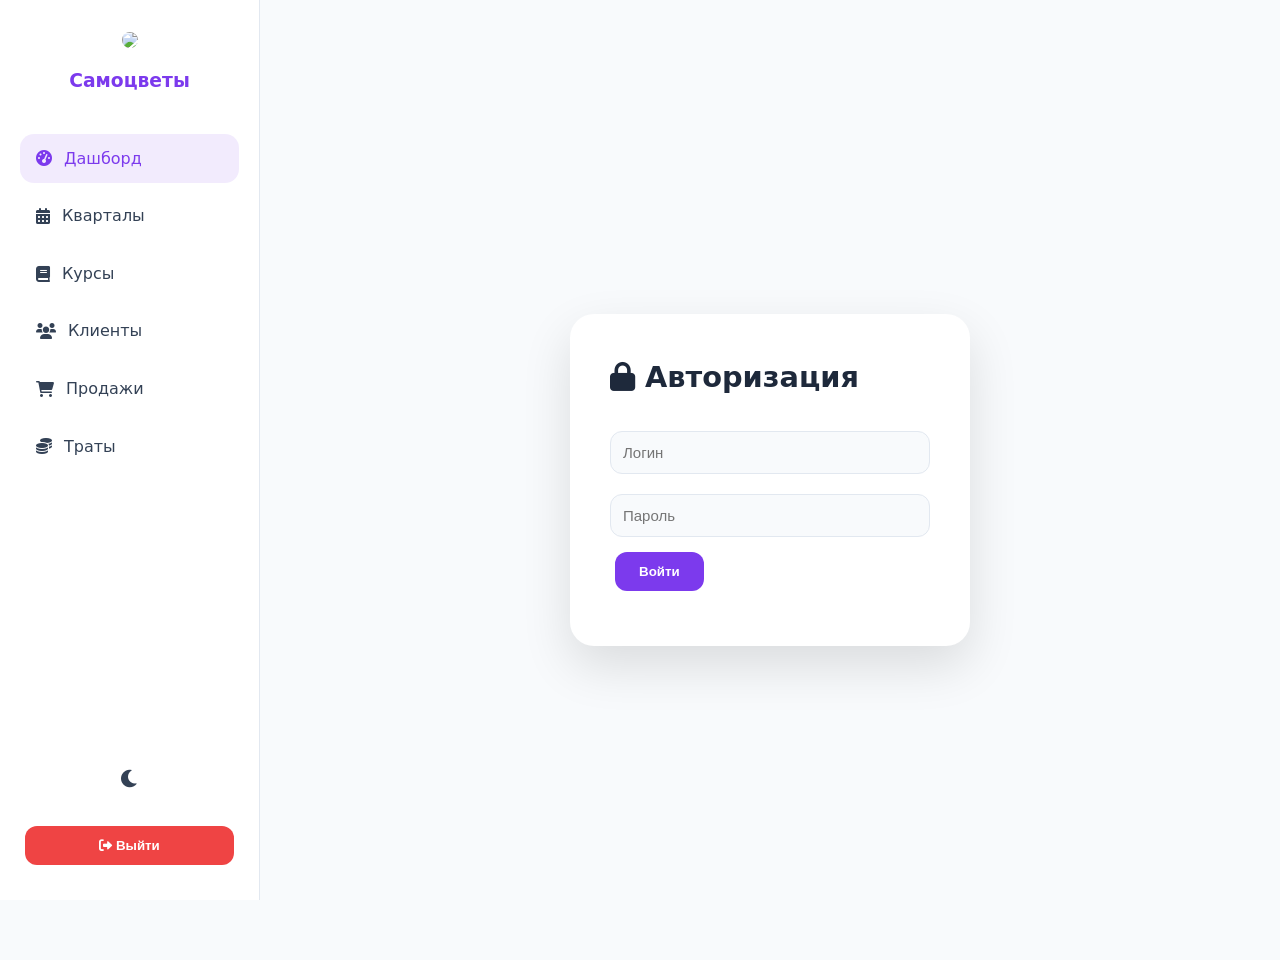
==== commit e5ef7639: "Update admin.html" ====
--- a/admin.html
+++ b/admin.html
@@ -3,7 +3,7 @@
 <head>
     <meta charset="UTF-8">
     <meta name="viewport" content="width=device-width, initial-scale=1.0">
-    <title>Панель управления — Самоцветы</title>
+    <title>Панель управления — Самоцветы CRM</title>
     <link rel="stylesheet" href="https://cdnjs.cloudflare.com/ajax/libs/font-awesome/6.0.0-beta3/css/all.min.css">
     <link rel="stylesheet" href="https://cdn.jsdelivr.net/npm/flatpickr/dist/themes/dark.css">
     <script src="https://cdn.jsdelivr.net/npm/flatpickr"></script>
@@ -134,7 +134,7 @@
             display: flex;
             justify-content: center;
             align-items: center;
-            z-index: 100;
+            z-index: 200;
         }
         .modal-content {
             background: var(--card-bg);
@@ -149,15 +149,11 @@
         }
         .modal-close {
             position: absolute;
-            top: 15px;
-            right: 15px;
-            background: none;
-            border: none;
-            font-size: 24px;
-            cursor: pointer;
-            color: var(--text);
-        }
-        .grid-2 { display: grid; grid-template-columns: repeat(auto-fit, minmax(250px, 1fr)); gap: 20px; }
+            top: 15px; right: 15px;
+            background: none; border: none;
+            font-size: 24px; cursor: pointer; color: var(--text);
+        }
+        .grid-2 { display: grid; grid-template-columns: repeat(auto-fit, minmax(200px, 1fr)); gap: 20px; }
         .badge {
             display: inline-block;
             padding: 4px 12px;
@@ -192,11 +188,11 @@
         }
         .hidden { display: none !important; }
         .log-entry { font-size: 0.9rem; color: var(--text); padding: 5px 0; border-bottom: 1px dashed var(--border); }
-        .chart-container { max-width: 600px; margin: 0 auto; }
+        .print-btn { background: #6366f1; margin-left: 10px; }
     </style>
 </head>
 <body>
-    <!-- Мобильная кнопка меню -->
+    <!-- Кнопка меню для мобильных -->
     <button class="mobile-menu-btn hidden" onclick="toggleSidebar()"><i class="fas fa-bars"></i></button>
 
     <!-- Боковое меню -->
@@ -205,21 +201,19 @@
             <img src="https://i.oneme.ru/i?r=BTE2sh_eZW7g8kugOdIm2NotLFLhNa0tc0_UaeuflAmBbaheFIFzMaeTRu44FG2MMX4" style="width:50px; border-radius:50%;">
             <h3 style="color:var(--purple); margin:10px 0;">Самоцветы</h3>
         </div>
-        <a href="#content" class="active" onclick="showTab('content')"><i class="fas fa-edit"></i> Контент</a>
-        <a href="#news" onclick="showTab('news')"><i class="fas fa-newspaper"></i> Новости</a>
-        <a href="#certs" onclick="showTab('certs')"><i class="fas fa-gift"></i> Сертификаты</a>
-        <a href="#analytics" onclick="showTab('analytics')"><i class="fas fa-chart-bar"></i> Аналитика</a>
-        <a href="#logs" onclick="showTab('logs')"><i class="fas fa-history"></i> Логи</a>
-        <a href="#files" onclick="showTab('files')"><i class="fas fa-file-upload"></i> Файлы</a>
-        <a href="#schedule" onclick="showTab('schedule')"><i class="fas fa-calendar-alt"></i> Расписание</a>
+        <a href="#dashboard" class="active" onclick="showTab('dashboard')"><i class="fas fa-tachometer-alt"></i> Дашборд</a>
+        <a href="#quarters" onclick="showTab('quarters')"><i class="fas fa-calendar-alt"></i> Кварталы</a>
+        <a href="#courses" onclick="showTab('courses')"><i class="fas fa-book"></i> Курсы</a>
         <a href="#clients" onclick="showTab('clients')"><i class="fas fa-users"></i> Клиенты</a>
+        <a href="#sales" onclick="showTab('sales')"><i class="fas fa-shopping-cart"></i> Продажи</a>
+        <a href="#expenses" onclick="showTab('expenses')"><i class="fas fa-coins"></i> Траты</a>
         <button class="theme-toggle" id="themeToggle" style="position:static; margin-top:auto;"><i class="fas fa-moon"></i></button>
         <button onclick="logout()" style="background:#ef4444; color:white; margin-top:10px;"><i class="fas fa-sign-out-alt"></i> Выйти</button>
     </div>
 
     <!-- Основной контент -->
     <div class="main-content" id="mainContent">
-        <!-- Вход (скрыт после авторизации) -->
+        <!-- Вход -->
         <div id="loginTab" class="tab-pane active">
             <div class="login-box">
                 <div class="login-card">
@@ -232,371 +226,304 @@
             </div>
         </div>
 
-        <!-- Контент сайта -->
-        <div id="contentTab" class="tab-pane">
-            <div class="card">
-                <h2><i class="fas fa-pencil-alt"></i> Редактирование текстов</h2>
-                <div id="contentList"></div>
-            </div>
-        </div>
-
-        <!-- Новости -->
-        <div id="newsTab" class="tab-pane">
+        <!-- Дашборд -->
+        <div id="dashboardTab" class="tab-pane">
+            <div class="card"><h2><i class="fas fa-chart-pie"></i> Сводка текущего квартала</h2><div id="dashboardStats" class="grid-2"></div></div>
+            <div class="card"><h2><i class="fas fa-chart-line"></i> График дохода</h2><canvas id="incomeChart" height="100"></canvas></div>
+        </div>
+
+        <!-- Кварталы -->
+        <div id="quartersTab" class="tab-pane">
             <div class="card">
                 <div style="display:flex; justify-content:space-between; align-items:center;">
-                    <h2><i class="fas fa-newspaper"></i> Управление новостями</h2>
-                    <button onclick="openNewsForm()"><i class="fas fa-plus"></i> Добавить</button>
+                    <h2><i class="fas fa-calendar-check"></i> Кварталы</h2>
+                    <button onclick="openQuarterForm()"><i class="fas fa-plus"></i> Создать</button>
                 </div>
-                <table id="newsTable"><thead><tr><th>Заголовок</th><th>Дата</th><th>Статус</th><th>Действия</th></tr></thead><tbody></tbody></table>
+                <table id="quartersTable"><thead><tr><th>Название</th><th>Год</th><th>Квартал</th><th>Статус</th><th>Действия</th></tr></thead><tbody></tbody></table>
             </div>
         </div>
 
-        <!-- Сертификаты -->
-        <div id="certsTab" class="tab-pane">
+        <!-- Курсы -->
+        <div id="coursesTab" class="tab-pane">
             <div class="card">
                 <div style="display:flex; justify-content:space-between; align-items:center;">
-                    <h2><i class="fas fa-gift"></i> Сертификаты</h2>
-                    <button onclick="openCertForm()"><i class="fas fa-plus"></i> Создать</button>
+                    <h2><i class="fas fa-chalkboard-teacher"></i> Курсы</h2>
+                    <button onclick="openCourseForm()"><i class="fas fa-plus"></i> Добавить</button>
                 </div>
-                <table id="certsTable"><thead><tr><th>Код</th><th>Номинал</th><th>Статус</th><th>Клиент</th><th>Действия</th></tr></thead><tbody></tbody></table>
+                <table id="coursesTable"><thead><tr><th>Название</th><th>Цена билета</th><th>Себестоимость</th><th>Мест</th><th>Бесплатный</th><th></th></tr></thead><tbody></tbody></table>
             </div>
         </div>
 
-        <!-- Аналитика -->
-        <div id="analyticsTab" class="tab-pane">
+        <!-- Клиенты -->
+        <div id="clientsTab" class="tab-pane">
             <div class="card">
-                <h2><i class="fas fa-chart-line"></i> Аналитика</h2>
-                <div class="chart-container"><canvas id="analyticsChart"></canvas></div>
-                <table id="analyticsTable" class="hidden"></table>
+                <div style="display:flex; justify-content:space-between; align-items:center;">
+                    <h2><i class="fas fa-address-card"></i> Клиенты</h2>
+                    <button onclick="openClientForm()"><i class="fas fa-user-plus"></i> Добавить</button>
+                </div>
+                <table id="clientsTable"><thead><tr><th>ФИО</th><th>Телефон</th><th>Возраст</th><th>Рука</th><th></th></tr></thead><tbody></tbody></table>
             </div>
         </div>
 
-        <!-- Логи -->
-        <div id="logsTab" class="tab-pane">
+        <!-- Продажи -->
+        <div id="salesTab" class="tab-pane">
             <div class="card">
-                <h2><i class="fas fa-history"></i> Журнал действий</h2>
-                <div id="logsContainer"></div>
+                <div style="display:flex; justify-content:space-between; align-items:center;">
+                    <h2><i class="fas fa-cash-register"></i> Продажи билетов</h2>
+                    <button onclick="openSaleForm()"><i class="fas fa-plus"></i> Записать</button>
+                </div>
+                <table id="salesTable"><thead><tr><th>Курс</th><th>Билетов</th><th>Сумма</th><th>Дата</th></tr></thead><tbody></tbody></table>
             </div>
         </div>
 
-        <!-- Файлы -->
-        <div id="filesTab" class="tab-pane">
+        <!-- Траты -->
+        <div id="expensesTab" class="tab-pane">
             <div class="card">
-                <h2><i class="fas fa-file-upload"></i> Загрузка изображений</h2>
-                <input type="file" id="fileInput">
-                <button onclick="uploadFile()">Загрузить</button>
-                <p id="uploadStatus"></p>
-                <input type="text" id="uploadedUrl" readonly placeholder="Ссылка появится здесь">
+                <div style="display:flex; justify-content:space-between; align-items:center;">
+                    <h2><i class="fas fa-receipt"></i> Траты</h2>
+                    <button onclick="openExpenseForm()"><i class="fas fa-plus"></i> Добавить</button>
+                </div>
+                <table id="expensesTable"><thead><tr><th>Описание</th><th>Сумма</th><th>Дата</th></tr></thead><tbody></tbody></table>
             </div>
         </div>
-
-        <!-- Заглушки -->
-        <div id="scheduleTab" class="tab-pane"><div class="card"><h2><i class="fas fa-calendar-alt"></i> Расписание</h2><p>Раздел в разработке. Здесь будет календарь занятий на 6 недель.</p></div></div>
-        <div id="clientsTab" class="tab-pane"><div class="card"><h2><i class="fas fa-users"></i> Клиенты</h2><p>Раздел в разработке. Будет список клиентов, записи на курсы, история покупок.</p></div></div>
-    </div>
-
-    <!-- Модальное окно редактора новости -->
-    <div class="modal hidden" id="newsModal">
-        <div class="modal-content">
-            <button class="modal-close" onclick="closeNewsModal()">&times;</button>
-            <h3 id="newsModalTitle">Новая новость</h3>
-            <input type="text" id="newsTitle" placeholder="Заголовок">
-            <textarea id="newsContent" rows="4" placeholder="Текст новости"></textarea>
-            <input type="text" id="newsImages" placeholder="Ссылки на изображения через запятую">
-            <input type="text" id="newsDate" placeholder="Дата публикации (Екб)">
-            <button onclick="saveNews()">Сохранить</button>
-        </div>
-    </div>
-
-    <!-- Модальное окно сертификата -->
-    <div class="modal hidden" id="certModal">
-        <div class="modal-content">
-            <button class="modal-close" onclick="closeCertModal()">&times;</button>
-            <h3>Новый сертификат</h3>
-            <input type="text" id="certCode" placeholder="Код (например, CERT123)">
-            <input type="number" id="certNominal" placeholder="Номинал (руб.)" value="700">
-            <button onclick="addCert()">Создать</button>
-        </div>
-    </div>
-
-    <!-- Модальное окно редактирования ключа контента -->
-    <div class="modal hidden" id="contentModal">
-        <div class="modal-content">
-            <button class="modal-close" onclick="closeContentModal()">&times;</button>
-            <h3>Редактирование текста</h3>
-            <p id="contentKeyName"></p>
-            <textarea id="contentText" rows="5"></textarea>
-            <button onclick="saveContent()">Сохранить</button>
+    </div>
+
+    <!-- Модальные окна -->
+    <div class="modal hidden" id="quarterModal">
+        <div class="modal-content">
+            <button class="modal-close" onclick="closeModal('quarterModal')">&times;</button>
+            <h3 id="quarterModalTitle">Новый квартал</h3>
+            <input type="text" id="quarterName" placeholder="Название (например, Q1 2025)">
+            <input type="number" id="quarterYear" placeholder="Год" value="2025">
+            <input type="number" id="quarterNum" placeholder="Номер квартала (1-4)" min="1" max="4">
+            <input type="number" id="quarterBudget" placeholder="Бюджет">
+            <button onclick="saveQuarter()">Сохранить</button>
+        </div>
+    </div>
+
+    <div class="modal hidden" id="courseModal">
+        <div class="modal-content">
+            <button class="modal-close" onclick="closeModal('courseModal')">&times;</button>
+            <h3>Курс</h3>
+            <input type="text" id="courseName" placeholder="Название">
+            <input type="number" id="coursePrice" placeholder="Стоимость билета">
+            <input type="number" id="courseCost" placeholder="Себестоимость">
+            <input type="number" id="courseSeats" placeholder="Количество мест">
+            <select id="courseFree"><option value="no">Платный</option><option value="yes">Бесплатный</option></select>
+            <select id="courseQuarter"></select>
+            <button onclick="saveCourse()">Сохранить</button>
+        </div>
+    </div>
+
+    <div class="modal hidden" id="clientModal">
+        <div class="modal-content">
+            <button class="modal-close" onclick="closeModal('clientModal')">&times;</button>
+            <h3 id="clientModalTitle">Новый клиент</h3>
+            <input type="text" id="clientFio" placeholder="ФИО">
+            <input type="text" id="clientPhone" placeholder="Телефон">
+            <input type="email" id="clientEmail" placeholder="Email">
+            <input type="number" id="clientAge" placeholder="Возраст">
+            <select id="clientHand"><option value="правая">Правая</option><option value="левая">Левая</option></select>
+            <input type="text" id="clientAvatar" placeholder="Ссылка на аватар">
+            <textarea id="clientNotes" placeholder="Заметки"></textarea>
+            <button onclick="saveClient()">Сохранить</button>
+        </div>
+    </div>
+
+    <div class="modal hidden" id="clientDetailModal">
+        <div class="modal-content" style="max-width: 700px;">
+            <button class="modal-close" onclick="closeModal('clientDetailModal')">&times;</button>
+            <img id="detailAvatar" style="width:100px; border-radius:50%; margin:0 auto; display:block;">
+            <h2 id="detailName"></h2>
+            <p id="detailInfo"></p>
+            <h4>Пропуски</h4>
+            <div id="detailPasses"></div>
+            <h4>Оценки</h4>
+            <div id="detailMarks"></div>
+            <button onclick="openPassForm()" class="btn-outline">Выдать пропуск</button>
+            <button onclick="openMarkForm()" class="btn-outline">Поставить оценку</button>
+        </div>
+    </div>
+
+    <!-- Модалки для пропусков, оценок, продаж, трат -->
+    <div class="modal hidden" id="passModal">
+        <div class="modal-content">
+            <button class="modal-close" onclick="closeModal('passModal')">&times;</button>
+            <h3>Выдать пропуск</h3>
+            <select id="passCourse"></select>
+            <input type="number" id="passCount" placeholder="Количество занятий">
+            <button onclick="savePass()">Сохранить</button>
+        </div>
+    </div>
+
+    <div class="modal hidden" id="markModal">
+        <div class="modal-content">
+            <button class="modal-close" onclick="closeModal('markModal')">&times;</button>
+            <h3>Оценка</h3>
+            <select id="markCourse"></select>
+            <select id="markValue"><option value="1">1</option><option value="2">2</option><option value="3">3</option></select>
+            <textarea id="markComment" placeholder="Комментарий педагога"></textarea>
+            <button onclick="saveMark()">Сохранить</button>
+        </div>
+    </div>
+
+    <div class="modal hidden" id="saleModal">
+        <div class="modal-content">
+            <button class="modal-close" onclick="closeModal('saleModal')">&times;</button>
+            <h3>Продажа билетов</h3>
+            <select id="saleCourse"></select>
+            <input type="number" id="saleTickets" placeholder="Количество билетов">
+            <button onclick="saveSale()">Записать</button>
+        </div>
+    </div>
+
+    <div class="modal hidden" id="expenseModal">
+        <div class="modal-content">
+            <button class="modal-close" onclick="closeModal('expenseModal')">&times;</button>
+            <h3>Добавить трату</h3>
+            <input type="text" id="expenseDesc" placeholder="Описание">
+            <input type="number" id="expenseAmount" placeholder="Сумма">
+            <button onclick="saveExpense()">Сохранить</button>
         </div>
     </div>
 
     <script>
-        const API_URL = 'https://script.google.com/macros/s/AKfycbz_VLLc_T1_QrdY8PNyEsW0ngkNCtOQxqjaW8Hgx9w4yjbyL7P4OWnqgi08HjpEV8WX2A/exec';
+        const API_URL = 'ВАШ_API_URL'; // замените на реальный URL после обновления Code.gs
         const ADMIN_USER = 'Root';
         const ADMIN_PASS = 'anna1981';
-        let currentEditNewsId = null;
-        let currentContentKey = null;
 
         // ========== ТЁМНАЯ ТЕМА ==========
         const themeToggle = document.getElementById('themeToggle');
-        if (themeToggle) {
-            const icon = themeToggle.querySelector('i');
-            if (localStorage.getItem('theme') === 'dark') {
-                document.body.classList.add('dark');
+        const icon = themeToggle.querySelector('i');
+        if (localStorage.getItem('theme') === 'dark') {
+            document.body.classList.add('dark');
+            icon.classList.replace('fa-moon', 'fa-sun');
+        }
+        themeToggle.addEventListener('click', () => {
+            document.body.classList.toggle('dark');
+            if (document.body.classList.contains('dark')) {
+                localStorage.setItem('theme', 'dark');
                 icon.classList.replace('fa-moon', 'fa-sun');
+            } else {
+                localStorage.setItem('theme', 'light');
+                icon.classList.replace('fa-sun', 'fa-moon');
             }
-            themeToggle.addEventListener('click', () => {
-                document.body.classList.toggle('dark');
-                if (document.body.classList.contains('dark')) {
-                    localStorage.setItem('theme', 'dark');
-                    icon.classList.replace('fa-moon', 'fa-sun');
-                } else {
-                    localStorage.setItem('theme', 'light');
-                    icon.classList.replace('fa-sun', 'fa-moon');
-                }
-            });
-        }
+        });
 
         // ========== АВТОРИЗАЦИЯ ==========
         if (sessionStorage.getItem('admin_logged') === 'true') {
-            showAdminInterface();
-        }
-
+            document.getElementById('loginTab').classList.remove('active');
+            showTab('dashboard');
+        }
         function login() {
             const u = document.getElementById('loginUser').value.trim();
             const p = document.getElementById('loginPass').value.trim();
             if (u === ADMIN_USER && p === ADMIN_PASS) {
                 sessionStorage.setItem('admin_logged', 'true');
-                showAdminInterface();
+                document.getElementById('loginTab').classList.remove('active');
+                showTab('dashboard');
             } else {
                 document.getElementById('loginError').textContent = 'Неверные данные';
             }
         }
-
-        function logout() {
-            sessionStorage.removeItem('admin_logged');
-            location.reload();
-        }
-
-        function showAdminInterface() {
-            document.getElementById('loginTab').classList.remove('active');
-            document.getElementById('loginTab').classList.add('hidden');
-            showTab('content');
-        }
+        function logout() { sessionStorage.removeItem('admin_logged'); location.reload(); }
 
         // ========== ПЕРЕКЛЮЧЕНИЕ ВКЛАДОК ==========
-        function showTab(tabName) {
-            document.querySelectorAll('.tab-pane').forEach(pane => pane.classList.remove('active'));
-            document.getElementById(tabName + 'Tab').classList.add('active');
-            document.querySelectorAll('.sidebar a').forEach(link => link.classList.remove('active'));
-            document.querySelector(`.sidebar a[href="#${tabName}"]`)?.classList.add('active');
-            // Загрузка данных
-            if (tabName === 'content') loadContent();
-            if (tabName === 'news') loadNews();
-            if (tabName === 'certs') loadCerts();
-            if (tabName === 'analytics') loadAnalytics();
-            if (tabName === 'logs') loadLogs();
-            if (tabName === 'files') document.getElementById('uploadedUrl').value = '';
-        }
-
-        // ========== РАБОТА С API ==========
-        async function apiGet(params) {
+        function showTab(name) {
+            document.querySelectorAll('.tab-pane').forEach(p => p.classList.remove('active'));
+            document.getElementById(name + 'Tab').classList.add('active');
+            document.querySelectorAll('.sidebar a').forEach(l => l.classList.remove('active'));
+            document.querySelector(`.sidebar a[href="#${name}"]`)?.classList.add('active');
+            if (name === 'dashboard') loadDashboard();
+            if (name === 'quarters') loadQuarters();
+            if (name === 'courses') loadCourses();
+            if (name === 'clients') loadClients();
+            if (name === 'sales') loadSales();
+            if (name === 'expenses') loadExpenses();
+        }
+
+        // ========== API ==========
+        async function api(params) {
             const url = API_URL + '?' + new URLSearchParams(params).toString();
-            const response = await fetch(url);
-            return response.json();
-        }
-
-        // ========== КОНТЕНТ ==========
-        async function loadContent() {
-            const data = await apiGet({ action: 'getContent' });
-            const container = document.getElementById('contentList');
-            if (data.content) {
-                container.innerHTML = Object.entries(data.content).map(([key, value]) => `
-                    <div class="card" style="margin-bottom:15px;">
-                        <strong>${key}</strong>
-                        <p style="color: var(--text); margin:10px 0;">${value}</p>
-                        <button class="btn-outline" onclick="openContentEditor('${key}', '${value.replace(/'/g, "\\'")}')">Редактировать</button>
-                    </div>
-                `).join('');
-            }
-        }
-
-        function openContentEditor(key, text) {
-            currentContentKey = key;
-            document.getElementById('contentKeyName').textContent = key;
-            document.getElementById('contentText').value = text;
-            document.getElementById('contentModal').classList.remove('hidden');
-        }
-
-        function closeContentModal() {
-            document.getElementById('contentModal').classList.add('hidden');
-        }
-
-        async function saveContent() {
-            const text = document.getElementById('contentText').value;
-            await apiGet({ action: 'updateContent', user: ADMIN_USER, pass: ADMIN_PASS, key: currentContentKey, text: text });
-            closeContentModal();
-            loadContent();
-        }
-
-        // ========== НОВОСТИ ==========
-        async function loadNews() {
-            const data = await apiGet({ action: 'newsAdmin', user: ADMIN_USER, pass: ADMIN_PASS });
-            const tbody = document.querySelector('#newsTable tbody');
-            tbody.innerHTML = data.news.map(n => `
+            const r = await fetch(url);
+            return r.json();
+        }
+
+        // ========== ДАШБОРД ==========
+        async function loadDashboard() {
+            const data = await api({ action: 'dashboard', user: ADMIN_USER, pass: ADMIN_PASS });
+            document.getElementById('dashboardStats').innerHTML = `
+                <div class="card"><h4>Доход</h4><p style="font-size:1.5rem; color:var(--emerald);">${data.income || 0} ₽</p></div>
+                <div class="card"><h4>Расход</h4><p style="font-size:1.5rem; color:var(--orange);">${data.expenses || 0} ₽</p></div>
+                <div class="card"><h4>Чистая прибыль</h4><p style="font-size:1.5rem; color:var(--purple);">${data.profit || 0} ₽</p></div>
+                <div class="card"><h4>Клиенты</h4><p style="font-size:1.5rem;">${data.clientsCount || 0}</p></div>
+                <div class="card"><h4>Курсы</h4><p style="font-size:1.5rem;">${data.coursesCount || 0}</p></div>
+                <div class="card"><h4>Билетов продано</h4><p style="font-size:1.5rem;">${data.ticketsSold || 0}</p></div>
+            `;
+            // график
+            const ctx = document.getElementById('incomeChart').getContext('2d');
+            if (window.incomeChartInstance) window.incomeChartInstance.destroy();
+            window.incomeChartInstance = new Chart(ctx, {
+                type: 'line',
+                data: {
+                    labels: data.chartLabels || [],
+                    datasets: [{
+                        label: 'Доход по неделям',
+                        data: data.chartData || [],
+                        borderColor: '#7c3aed',
+                        backgroundColor: 'rgba(124,58,237,0.1)',
+                        fill: true,
+                        tension: 0.3
+                    }]
+                }
+            });
+        }
+
+        // ========== КВАРТАЛЫ ==========
+        async function loadQuarters() {
+            const data = await api({ action: 'quarterList', user: ADMIN_USER, pass: ADMIN_PASS });
+            const tbody = document.querySelector('#quartersTable tbody');
+            tbody.innerHTML = data.quarters.map(q => `
                 <tr>
-                    <td>${n.title}</td>
-                    <td>${new Date(n.publishDate).toLocaleString('ru-RU', { timeZone: 'Asia/Yekaterinburg' })}</td>
-                    <td><span class="badge ${n.status === 'published' ? 'badge-success' : 'badge-warning'}">${n.status}</span></td>
+                    <td>${q.name}</td><td>${q.year}</td><td>Q${q.quarter}</td>
+                    <td><span class="badge ${q.status === 'active' ? 'badge-success' : 'badge-warning'}">${q.status}</span></td>
                     <td>
-                        <button onclick="editNews('${n.id}')"><i class="fas fa-edit"></i></button>
-                        <button onclick="deleteNews('${n.id}')"><i class="fas fa-trash"></i></button>
+                        <button onclick="editQuarter('${q.id}')"><i class="fas fa-edit"></i></button>
+                        <button onclick="archiveQuarter('${q.id}')"><i class="fas fa-archive"></i></button>
                     </td>
                 </tr>
             `).join('');
         }
 
-        function openNewsForm() {
-            currentEditNewsId = null;
-            document.getElementById('newsModalTitle').textContent = 'Новая новость';
-            document.getElementById('newsTitle').value = '';
-            document.getElementById('newsContent').value = '';
-            document.getElementById('newsImages').value = '';
-            document.getElementById('newsDate').value = '';
-            document.getElementById('newsModal').classList.remove('hidden');
-            flatpickr("#newsDate", { enableTime: true, dateFormat: "Y-m-d H:i", time_24hr: true, locale: "ru", defaultDate: new Date() });
-        }
-
-        async function editNews(id) {
-            const data = await apiGet({ action: 'newsAdmin', user: ADMIN_USER, pass: ADMIN_PASS });
-            const item = data.news.find(n => n.id === id);
-            if (!item) return;
-            currentEditNewsId = id;
-            document.getElementById('newsModalTitle').textContent = 'Редактирование';
-            document.getElementById('newsTitle').value = item.title;
-            document.getElementById('newsContent').value = item.content;
-            document.getElementById('newsImages').value = (item.images || []).join(', ');
-            document.getElementById('newsDate').value = item.publishDate || '';
-            document.getElementById('newsModal').classList.remove('hidden');
-            flatpickr("#newsDate", { enableTime: true, dateFormat: "Y-m-d H:i", time_24hr: true, locale: "ru", defaultDate: item.publishDate || new Date() });
-        }
-
-        function closeNewsModal() { document.getElementById('newsModal').classList.add('hidden'); }
-
-        async function saveNews() {
+        function openQuarterForm() {
+            document.getElementById('quarterModal').classList.remove('hidden');
+        }
+        function closeModal(id) { document.getElementById(id).classList.add('hidden'); }
+        async function saveQuarter() {
             const params = {
-                action: currentEditNewsId ? 'newsUpdate' : 'newsAdd',
-                user: ADMIN_USER,
-                pass: ADMIN_PASS,
-                title: document.getElementById('newsTitle').value,
-                content: document.getElementById('newsContent').value,
-                images: document.getElementById('newsImages').value,
-                publishDate: document.getElementById('newsDate').value
+                action: 'quarterAdd', user: ADMIN_USER, pass: ADMIN_PASS,
+                name: document.getElementById('quarterName').value,
+                year: document.getElementById('quarterYear').value,
+                quarter: document.getElementById('quarterNum').value,
+                budget: document.getElementById('quarterBudget').value
             };
-            if (currentEditNewsId) params.id = currentEditNewsId;
-            await apiGet(params);
-            closeNewsModal();
-            loadNews();
-        }
-
-        async function deleteNews(id) {
-            if (!confirm('Удалить новость?')) return;
-            await apiGet({ action: 'newsDelete', user: ADMIN_USER, pass: ADMIN_PASS, id: id });
-            loadNews();
-        }
-
-        // ========== СЕРТИФИКАТЫ ==========
-        async function loadCerts() {
-            const data = await apiGet({ action: 'certs', user: ADMIN_USER, pass: ADMIN_PASS });
-            const tbody = document.querySelector('#certsTable tbody');
-            tbody.innerHTML = data.certs.map(c => `
-                <tr>
-                    <td>${c.code}</td>
-                    <td>${c.nominal} ₽</td>
-                    <td><span class="badge ${c.status === 'Активирован' ? 'badge-success' : 'badge-danger'}">${c.status}</span></td>
-                    <td>${c.client || '—'}</td>
-                    <td>
-                        ${c.status !== 'Активирован' ? `<button onclick="activateCert('${c.id}')">Активировать</button>` : ''}
-                    </td>
-                </tr>
-            `).join('');
-        }
-
-        function openCertForm() {
-            document.getElementById('certModal').classList.remove('hidden');
-        }
-        function closeCertModal() { document.getElementById('certModal').classList.add('hidden'); }
-
-        async function addCert() {
-            const code = document.getElementById('certCode').value.trim();
-            const nominal = document.getElementById('certNominal').value;
-            await apiGet({ action: 'certAdd', user: ADMIN_USER, pass: ADMIN_PASS, code: code || undefined, nominal: nominal });
-            closeCertModal();
-            loadCerts();
-        }
-
-        async function activateCert(id) {
-            await apiGet({ action: 'certActivate', user: ADMIN_USER, pass: ADMIN_PASS, id: id });
-            loadCerts();
-        }
-
-        // ========== АНАЛИТИКА ==========
-        async function loadAnalytics() {
-            const data = await apiGet({ action: 'analytics', user: ADMIN_USER, pass: ADMIN_PASS });
-            if (data.analytics && data.analytics.length > 0) {
-                const labels = data.analytics.map(r => r[0]);
-                const values = data.analytics.map(r => r[2]);
-                if (window.analyticsChart) window.analyticsChart.destroy();
-                const ctx = document.getElementById('analyticsChart').getContext('2d');
-                window.analyticsChart = new Chart(ctx, {
-                    type: 'line',
-                    data: {
-                        labels: labels,
-                        datasets: [{
-                            label: 'Активность',
-                            data: values,
-                            borderColor: '#7c3aed',
-                            tension: 0.2
-                        }]
-                    }
-                });
-            }
-        }
-
-        // ========== ЛОГИ ==========
-        async function loadLogs() {
-            const data = await apiGet({ action: 'logs', user: ADMIN_USER, pass: ADMIN_PASS });
-            const container = document.getElementById('logsContainer');
-            if (data.logs) {
-                container.innerHTML = data.logs.slice(-20).map(row => `<div class="log-entry">[${row[0]}] ${row[1]}: ${row[3]}</div>`).join('');
-            }
-        }
-
-        // ========== ЗАГРУЗКА ФАЙЛОВ ==========
-        async function uploadFile() {
-            const fileInput = document.getElementById('fileInput');
-            const file = fileInput.files[0];
-            if (!file) return;
-            const formData = new FormData();
-            formData.append('file', file);
-            const url = API_URL + '?action=upload&user=' + ADMIN_USER + '&pass=' + ADMIN_PASS;
-            try {
-                const resp = await fetch(url, { method: 'POST', body: formData });
-                const data = await resp.json();
-                if (data.url) {
-                    document.getElementById('uploadedUrl').value = data.url;
-                    document.getElementById('uploadStatus').textContent = 'Файл загружен';
-                }
-            } catch (e) {
-                document.getElementById('uploadStatus').textContent = 'Ошибка загрузки';
-            }
-        }
+            await api(params);
+            closeModal('quarterModal');
+            loadQuarters();
+        }
+        async function editQuarter(id) { /* ... загрузка и открытие модалки с заполнением */ }
+        async function archiveQuarter(id) {
+            await api({ action: 'quarterArchive', user: ADMIN_USER, pass: ADMIN_PASS, id });
+            loadQuarters();
+        }
+
+        // Аналогичные функции для курсов, клиентов, продаж, трат, пропусков, оценок
+        // (все они используют api() и обновляют таблицы)
+        // ...
 
         // Мобильное меню
-        function toggleSidebar() {
-            document.getElementById('sidebar').classList.toggle('open');
-        }
-        window.addEventListener('click', function(e) {
+        function toggleSidebar() { document.getElementById('sidebar').classList.toggle('open'); }
+        window.addEventListener('click', (e) => {
             if (!e.target.closest('.sidebar') && !e.target.closest('.mobile-menu-btn')) {
                 document.getElementById('sidebar').classList.remove('open');
             }
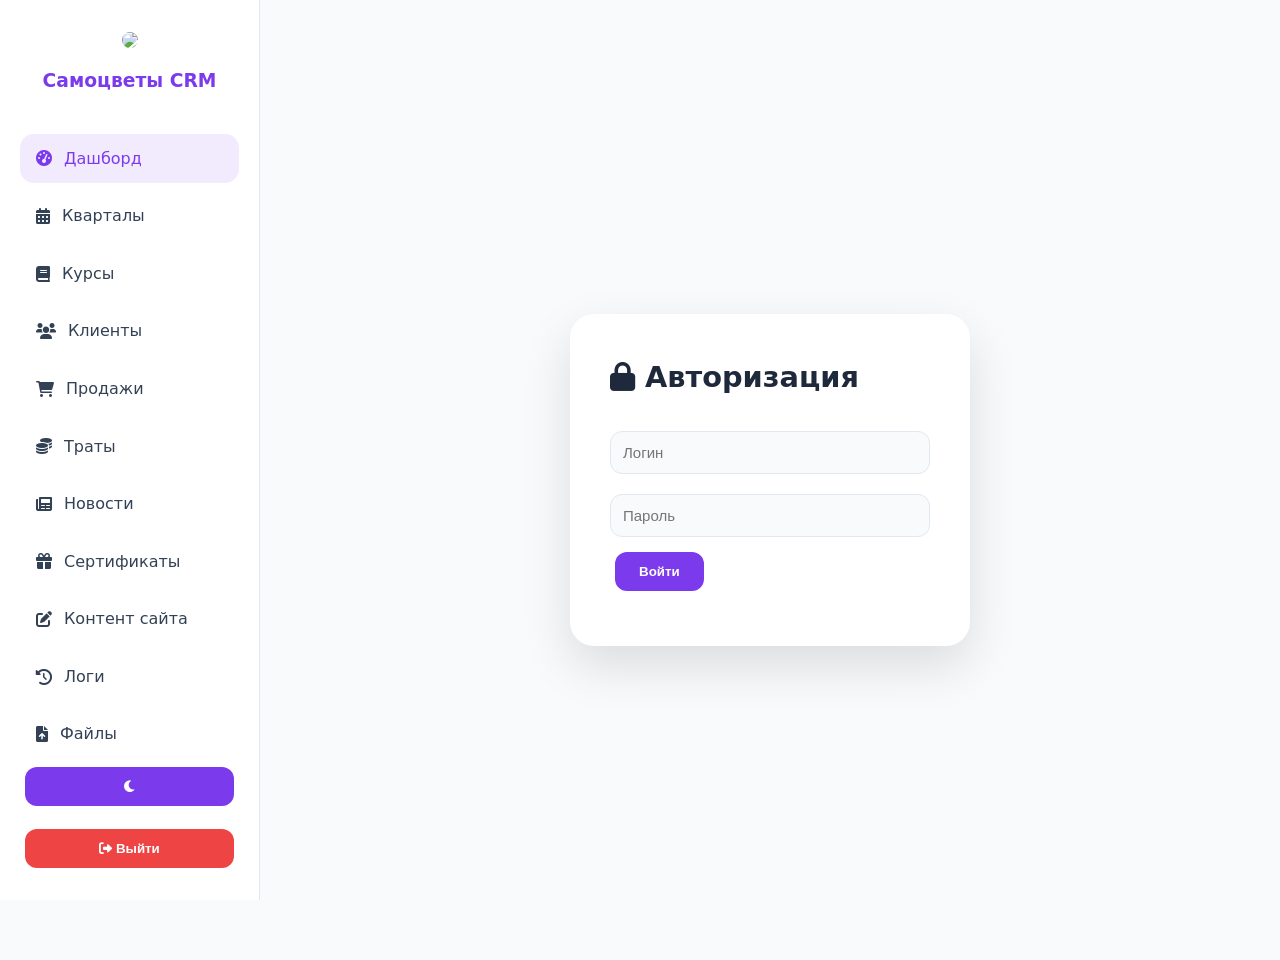
==== commit 31f6c87e: "Update admin.html" ====
--- a/admin.html
+++ b/admin.html
@@ -11,195 +11,93 @@
     <script src="https://cdn.jsdelivr.net/npm/chart.js@4.4.0/dist/chart.umd.min.js"></script>
     <style>
         :root {
-            --purple: #7c3aed;
-            --purple-light: #a78bfa;
-            --darkblue: #1e293b;
-            --lightblue: #38bdf8;
-            --emerald: #10b981;
-            --orange: #f97316;
-            --font: 'Inter', system-ui, -apple-system, sans-serif;
-            --bg: #f8fafc;
-            --card-bg: #ffffff;
-            --text: #334155;
-            --border: #e2e8f0;
-            --shadow: 0 8px 30px rgba(0,0,0,0.06);
-            --shadow-lg: 0 20px 50px rgba(0,0,0,0.12);
-            --radius: 24px;
-            --transition: 0.3s cubic-bezier(0.4, 0, 0.2, 1);
+            --purple: #7c3aed; --purple-light: #a78bfa; --darkblue: #1e293b; --lightblue: #38bdf8;
+            --emerald: #10b981; --orange: #f97316; --font: 'Inter', system-ui, -apple-system, sans-serif;
+            --bg: #f8fafc; --card-bg: #ffffff; --text: #334155; --border: #e2e8f0;
+            --shadow: 0 8px 30px rgba(0,0,0,0.06); --shadow-lg: 0 20px 50px rgba(0,0,0,0.12);
+            --radius: 24px; --transition: 0.3s cubic-bezier(0.4, 0, 0.2, 1);
         }
         body.dark {
-            --bg: #0f172a;
-            --card-bg: #1e293b;
-            --text: #cbd5e1;
-            --border: #334155;
-            background: #0f172a;
+            --bg: #0f172a; --card-bg: #1e293b; --text: #cbd5e1; --border: #334155; background: #0f172a;
         }
         * { margin: 0; padding: 0; box-sizing: border-box; }
         body {
-            font-family: var(--font);
-            background: var(--bg);
-            color: var(--text);
-            line-height: 1.6;
-            transition: background 0.3s, color 0.3s;
-            display: flex;
-            min-height: 100vh;
+            font-family: var(--font); background: var(--bg); color: var(--text);
+            line-height: 1.6; transition: background 0.3s, color 0.3s; display: flex; min-height: 100vh;
         }
         .sidebar {
-            width: 260px;
-            background: var(--card-bg);
-            border-right: 1px solid var(--border);
-            padding: 30px 20px;
-            display: flex;
-            flex-direction: column;
-            gap: 8px;
-            position: fixed;
-            top: 0;
-            left: 0;
-            bottom: 0;
-            z-index: 10;
-            transition: transform 0.3s;
+            width: 260px; background: var(--card-bg); border-right: 1px solid var(--border);
+            padding: 30px 20px; display: flex; flex-direction: column; gap: 8px;
+            position: fixed; top: 0; left: 0; bottom: 0; z-index: 10; transition: transform 0.3s;
+            overflow-y: auto;
         }
         .sidebar a {
-            display: flex;
-            align-items: center;
-            gap: 12px;
-            padding: 12px 16px;
-            border-radius: 14px;
-            color: var(--text);
-            text-decoration: none;
-            font-weight: 500;
-            transition: 0.2s;
-            cursor: pointer;
-        }
-        .sidebar a:hover, .sidebar a.active {
-            background: rgba(124,58,237,0.1);
-            color: var(--purple);
-        }
-        .main-content {
-            margin-left: 260px;
-            flex: 1;
-            padding: 30px;
-            transition: margin-left 0.3s;
-        }
+            display: flex; align-items: center; gap: 12px; padding: 12px 16px; border-radius: 14px;
+            color: var(--text); text-decoration: none; font-weight: 500; transition: 0.2s; cursor: pointer;
+        }
+        .sidebar a:hover, .sidebar a.active { background: rgba(124,58,237,0.1); color: var(--purple); }
+        .main-content { margin-left: 260px; flex: 1; padding: 30px; transition: margin-left 0.3s; }
         .tab-pane { display: none; animation: fadeIn 0.3s ease; }
         .tab-pane.active { display: block; }
         @keyframes fadeIn { from { opacity: 0; transform: translateY(10px); } to { opacity: 1; transform: translateY(0); } }
         .card {
-            background: var(--card-bg);
-            border-radius: var(--radius);
-            box-shadow: var(--shadow);
-            padding: 25px;
-            margin-bottom: 25px;
-            border: 1px solid var(--border);
+            background: var(--card-bg); border-radius: var(--radius); box-shadow: var(--shadow);
+            padding: 25px; margin-bottom: 25px; border: 1px solid var(--border);
         }
         h2 { font-size: 1.8rem; margin-bottom: 20px; color: var(--darkblue); display: flex; align-items: center; gap: 10px; }
+        body.dark h2 { color: #f1f5f9; }
         table { width: 100%; border-collapse: collapse; margin-top: 15px; }
         th, td { padding: 12px 10px; text-align: left; border-bottom: 1px solid var(--border); }
         th { color: var(--purple); font-weight: 600; }
         input, textarea, select {
-            width: 100%;
-            padding: 12px;
-            margin: 10px 0;
-            border: 1px solid var(--border);
-            border-radius: 12px;
-            background: var(--bg);
-            color: var(--text);
-            font-size: 15px;
-            transition: 0.2s;
+            width: 100%; padding: 12px; margin: 10px 0; border: 1px solid var(--border);
+            border-radius: 12px; background: var(--bg); color: var(--text); font-size: 15px; transition: 0.2s;
         }
         input:focus, textarea:focus, select:focus { border-color: var(--purple); outline: none; box-shadow: 0 0 0 3px rgba(124,58,237,0.2); }
         button {
-            background: var(--purple);
-            color: white;
-            border: none;
-            padding: 12px 24px;
-            border-radius: 12px;
-            font-weight: 600;
-            cursor: pointer;
-            transition: 0.2s;
-            margin: 5px;
+            background: var(--purple); color: white; border: none; padding: 12px 24px;
+            border-radius: 12px; font-weight: 600; cursor: pointer; transition: 0.2s; margin: 5px;
         }
         button:hover { background: var(--purple-light); }
-        .btn-outline {
-            background: transparent;
-            border: 1px solid var(--purple);
-            color: var(--purple);
-        }
+        .btn-outline { background: transparent; border: 1px solid var(--purple); color: var(--purple); }
         .btn-outline:hover { background: rgba(124,58,237,0.1); }
+        .btn-danger { background: #ef4444; }
+        .btn-danger:hover { background: #dc2626; }
         .modal {
-            position: fixed;
-            top: 0; left: 0; width: 100%; height: 100%;
-            background: rgba(0,0,0,0.5);
-            backdrop-filter: blur(4px);
-            display: flex;
-            justify-content: center;
-            align-items: center;
-            z-index: 200;
+            position: fixed; top: 0; left: 0; width: 100%; height: 100%;
+            background: rgba(0,0,0,0.5); backdrop-filter: blur(4px);
+            display: flex; justify-content: center; align-items: center; z-index: 200;
         }
         .modal-content {
-            background: var(--card-bg);
-            border-radius: var(--radius);
-            padding: 30px;
-            width: 90%;
-            max-width: 600px;
-            max-height: 80vh;
-            overflow-y: auto;
-            position: relative;
-            box-shadow: var(--shadow-lg);
-        }
-        .modal-close {
-            position: absolute;
-            top: 15px; right: 15px;
-            background: none; border: none;
-            font-size: 24px; cursor: pointer; color: var(--text);
-        }
+            background: var(--card-bg); border-radius: var(--radius); padding: 30px;
+            width: 90%; max-width: 600px; max-height: 80vh; overflow-y: auto;
+            position: relative; box-shadow: var(--shadow-lg);
+        }
+        .modal-close { position: absolute; top: 15px; right: 15px; background: none; border: none; font-size: 24px; cursor: pointer; color: var(--text); }
         .grid-2 { display: grid; grid-template-columns: repeat(auto-fit, minmax(200px, 1fr)); gap: 20px; }
-        .badge {
-            display: inline-block;
-            padding: 4px 12px;
-            border-radius: 20px;
-            font-size: 13px;
-            font-weight: 600;
-        }
+        .badge { display: inline-block; padding: 4px 12px; border-radius: 20px; font-size: 13px; font-weight: 600; }
         .badge-success { background: #10b981; color: white; }
         .badge-warning { background: #f59e0b; color: white; }
         .badge-danger { background: #ef4444; color: white; }
-        .theme-toggle { position: absolute; top: 20px; right: 20px; background: none; border: none; font-size: 20px; color: var(--text); cursor: pointer; }
-        .login-box {
-            display: flex;
-            justify-content: center;
-            align-items: center;
-            min-height: 100vh;
-            background: var(--bg);
-        }
-        .login-card {
-            background: var(--card-bg);
-            padding: 40px;
-            border-radius: var(--radius);
-            box-shadow: var(--shadow-lg);
-            width: 100%;
-            max-width: 400px;
-        }
+        .login-box { display: flex; justify-content: center; align-items: center; min-height: 100vh; background: var(--bg); }
+        .login-card { background: var(--card-bg); padding: 40px; border-radius: var(--radius); box-shadow: var(--shadow-lg); width: 100%; max-width: 400px; }
+        .hidden { display: none !important; }
         @media (max-width: 768px) {
             .sidebar { transform: translateX(-100%); }
             .sidebar.open { transform: translateX(0); }
             .main-content { margin-left: 0; }
             .mobile-menu-btn { display: block; position: fixed; top: 15px; left: 15px; z-index: 20; background: var(--purple); color: white; border: none; border-radius: 10px; padding: 10px; }
         }
-        .hidden { display: none !important; }
-        .log-entry { font-size: 0.9rem; color: var(--text); padding: 5px 0; border-bottom: 1px dashed var(--border); }
-        .print-btn { background: #6366f1; margin-left: 10px; }
+        .print-btn { background: #6366f1; }
     </style>
 </head>
 <body>
-    <!-- Кнопка меню для мобильных -->
     <button class="mobile-menu-btn hidden" onclick="toggleSidebar()"><i class="fas fa-bars"></i></button>
 
-    <!-- Боковое меню -->
     <div class="sidebar" id="sidebar">
         <div style="text-align:center; margin-bottom:20px;">
             <img src="https://i.oneme.ru/i?r=BTE2sh_eZW7g8kugOdIm2NotLFLhNa0tc0_UaeuflAmBbaheFIFzMaeTRu44FG2MMX4" style="width:50px; border-radius:50%;">
-            <h3 style="color:var(--purple); margin:10px 0;">Самоцветы</h3>
+            <h3 style="color:var(--purple); margin:10px 0;">Самоцветы CRM</h3>
         </div>
         <a href="#dashboard" class="active" onclick="showTab('dashboard')"><i class="fas fa-tachometer-alt"></i> Дашборд</a>
         <a href="#quarters" onclick="showTab('quarters')"><i class="fas fa-calendar-alt"></i> Кварталы</a>
@@ -207,13 +105,17 @@
         <a href="#clients" onclick="showTab('clients')"><i class="fas fa-users"></i> Клиенты</a>
         <a href="#sales" onclick="showTab('sales')"><i class="fas fa-shopping-cart"></i> Продажи</a>
         <a href="#expenses" onclick="showTab('expenses')"><i class="fas fa-coins"></i> Траты</a>
+        <a href="#news" onclick="showTab('news')"><i class="fas fa-newspaper"></i> Новости</a>
+        <a href="#certs" onclick="showTab('certs')"><i class="fas fa-gift"></i> Сертификаты</a>
+        <a href="#content" onclick="showTab('content')"><i class="fas fa-edit"></i> Контент сайта</a>
+        <a href="#logs" onclick="showTab('logs')"><i class="fas fa-history"></i> Логи</a>
+        <a href="#files" onclick="showTab('files')"><i class="fas fa-file-upload"></i> Файлы</a>
         <button class="theme-toggle" id="themeToggle" style="position:static; margin-top:auto;"><i class="fas fa-moon"></i></button>
-        <button onclick="logout()" style="background:#ef4444; color:white; margin-top:10px;"><i class="fas fa-sign-out-alt"></i> Выйти</button>
+        <button onclick="logout()" class="btn-danger" style="margin-top:10px;"><i class="fas fa-sign-out-alt"></i> Выйти</button>
     </div>
 
-    <!-- Основной контент -->
     <div class="main-content" id="mainContent">
-        <!-- Вход -->
+        <!-- Логин -->
         <div id="loginTab" class="tab-pane active">
             <div class="login-box">
                 <div class="login-card">
@@ -229,16 +131,12 @@
         <!-- Дашборд -->
         <div id="dashboardTab" class="tab-pane">
             <div class="card"><h2><i class="fas fa-chart-pie"></i> Сводка текущего квартала</h2><div id="dashboardStats" class="grid-2"></div></div>
-            <div class="card"><h2><i class="fas fa-chart-line"></i> График дохода</h2><canvas id="incomeChart" height="100"></canvas></div>
         </div>
 
         <!-- Кварталы -->
         <div id="quartersTab" class="tab-pane">
             <div class="card">
-                <div style="display:flex; justify-content:space-between; align-items:center;">
-                    <h2><i class="fas fa-calendar-check"></i> Кварталы</h2>
-                    <button onclick="openQuarterForm()"><i class="fas fa-plus"></i> Создать</button>
-                </div>
+                <div style="display:flex; justify-content:space-between;"><h2><i class="fas fa-calendar-check"></i> Кварталы</h2><button onclick="openQuarterForm()"><i class="fas fa-plus"></i> Создать</button></div>
                 <table id="quartersTable"><thead><tr><th>Название</th><th>Год</th><th>Квартал</th><th>Статус</th><th>Действия</th></tr></thead><tbody></tbody></table>
             </div>
         </div>
@@ -246,32 +144,23 @@
         <!-- Курсы -->
         <div id="coursesTab" class="tab-pane">
             <div class="card">
-                <div style="display:flex; justify-content:space-between; align-items:center;">
-                    <h2><i class="fas fa-chalkboard-teacher"></i> Курсы</h2>
-                    <button onclick="openCourseForm()"><i class="fas fa-plus"></i> Добавить</button>
-                </div>
-                <table id="coursesTable"><thead><tr><th>Название</th><th>Цена билета</th><th>Себестоимость</th><th>Мест</th><th>Бесплатный</th><th></th></tr></thead><tbody></tbody></table>
+                <div style="display:flex; justify-content:space-between;"><h2><i class="fas fa-chalkboard-teacher"></i> Курсы</h2><button onclick="openCourseForm()"><i class="fas fa-plus"></i> Добавить</button></div>
+                <table id="coursesTable"><thead><tr><th>Название</th><th>Цена</th><th>Себест.</th><th>Мест</th><th>Беспл.</th><th>Действия</th></tr></thead><tbody></tbody></table>
             </div>
         </div>
 
         <!-- Клиенты -->
         <div id="clientsTab" class="tab-pane">
             <div class="card">
-                <div style="display:flex; justify-content:space-between; align-items:center;">
-                    <h2><i class="fas fa-address-card"></i> Клиенты</h2>
-                    <button onclick="openClientForm()"><i class="fas fa-user-plus"></i> Добавить</button>
-                </div>
-                <table id="clientsTable"><thead><tr><th>ФИО</th><th>Телефон</th><th>Возраст</th><th>Рука</th><th></th></tr></thead><tbody></tbody></table>
+                <div style="display:flex; justify-content:space-between;"><h2><i class="fas fa-address-card"></i> Клиенты</h2><button onclick="openClientForm()"><i class="fas fa-user-plus"></i> Добавить</button></div>
+                <table id="clientsTable"><thead><tr><th>ФИО</th><th>Телефон</th><th>Возраст</th><th>Рука</th><th>Действия</th></tr></thead><tbody></tbody></table>
             </div>
         </div>
 
         <!-- Продажи -->
         <div id="salesTab" class="tab-pane">
             <div class="card">
-                <div style="display:flex; justify-content:space-between; align-items:center;">
-                    <h2><i class="fas fa-cash-register"></i> Продажи билетов</h2>
-                    <button onclick="openSaleForm()"><i class="fas fa-plus"></i> Записать</button>
-                </div>
+                <div style="display:flex; justify-content:space-between;"><h2><i class="fas fa-cash-register"></i> Продажи билетов</h2><button onclick="openSaleForm()"><i class="fas fa-plus"></i> Записать</button></div>
                 <table id="salesTable"><thead><tr><th>Курс</th><th>Билетов</th><th>Сумма</th><th>Дата</th></tr></thead><tbody></tbody></table>
             </div>
         </div>
@@ -279,255 +168,274 @@
         <!-- Траты -->
         <div id="expensesTab" class="tab-pane">
             <div class="card">
-                <div style="display:flex; justify-content:space-between; align-items:center;">
-                    <h2><i class="fas fa-receipt"></i> Траты</h2>
-                    <button onclick="openExpenseForm()"><i class="fas fa-plus"></i> Добавить</button>
-                </div>
+                <div style="display:flex; justify-content:space-between;"><h2><i class="fas fa-receipt"></i> Траты</h2><button onclick="openExpenseForm()"><i class="fas fa-plus"></i> Добавить</button></div>
                 <table id="expensesTable"><thead><tr><th>Описание</th><th>Сумма</th><th>Дата</th></tr></thead><tbody></tbody></table>
             </div>
         </div>
+
+        <!-- Новости -->
+        <div id="newsTab" class="tab-pane">
+            <div class="card">
+                <div style="display:flex; justify-content:space-between;"><h2><i class="fas fa-newspaper"></i> Новости</h2><button onclick="openNewsForm()"><i class="fas fa-plus"></i> Добавить</button></div>
+                <table id="newsTable"><thead><tr><th>Заголовок</th><th>Дата</th><th>Статус</th><th>Действия</th></tr></thead><tbody></tbody></table>
+            </div>
+        </div>
+
+        <!-- Сертификаты -->
+        <div id="certsTab" class="tab-pane">
+            <div class="card">
+                <div style="display:flex; justify-content:space-between;"><h2><i class="fas fa-gift"></i> Сертификаты</h2><button onclick="openCertForm()"><i class="fas fa-plus"></i> Создать</button></div>
+                <table id="certsTable"><thead><tr><th>Код</th><th>Номинал</th><th>Статус</th><th>Действия</th></tr></thead><tbody></tbody></table>
+            </div>
+        </div>
+
+        <!-- Контент сайта -->
+        <div id="contentTab" class="tab-pane">
+            <div class="card"><h2><i class="fas fa-pencil-alt"></i> Редактирование текстов</h2><div id="contentList"></div></div>
+        </div>
+
+        <!-- Логи -->
+        <div id="logsTab" class="tab-pane">
+            <div class="card"><h2><i class="fas fa-history"></i> Журнал действий</h2><div id="logsContainer"></div></div>
+        </div>
+
+        <!-- Файлы -->
+        <div id="filesTab" class="tab-pane">
+            <div class="card">
+                <h2><i class="fas fa-file-upload"></i> Загрузка изображений</h2>
+                <input type="file" id="fileInput"><button onclick="uploadFile()">Загрузить</button>
+                <p id="uploadStatus"></p><input type="text" id="uploadedUrl" readonly placeholder="Ссылка появится здесь">
+            </div>
+        </div>
     </div>
 
-    <!-- Модальные окна -->
-    <div class="modal hidden" id="quarterModal">
-        <div class="modal-content">
-            <button class="modal-close" onclick="closeModal('quarterModal')">&times;</button>
-            <h3 id="quarterModalTitle">Новый квартал</h3>
-            <input type="text" id="quarterName" placeholder="Название (например, Q1 2025)">
-            <input type="number" id="quarterYear" placeholder="Год" value="2025">
-            <input type="number" id="quarterNum" placeholder="Номер квартала (1-4)" min="1" max="4">
-            <input type="number" id="quarterBudget" placeholder="Бюджет">
-            <button onclick="saveQuarter()">Сохранить</button>
-        </div>
-    </div>
-
-    <div class="modal hidden" id="courseModal">
-        <div class="modal-content">
-            <button class="modal-close" onclick="closeModal('courseModal')">&times;</button>
-            <h3>Курс</h3>
-            <input type="text" id="courseName" placeholder="Название">
-            <input type="number" id="coursePrice" placeholder="Стоимость билета">
-            <input type="number" id="courseCost" placeholder="Себестоимость">
-            <input type="number" id="courseSeats" placeholder="Количество мест">
-            <select id="courseFree"><option value="no">Платный</option><option value="yes">Бесплатный</option></select>
-            <select id="courseQuarter"></select>
-            <button onclick="saveCourse()">Сохранить</button>
-        </div>
-    </div>
-
-    <div class="modal hidden" id="clientModal">
-        <div class="modal-content">
-            <button class="modal-close" onclick="closeModal('clientModal')">&times;</button>
-            <h3 id="clientModalTitle">Новый клиент</h3>
-            <input type="text" id="clientFio" placeholder="ФИО">
-            <input type="text" id="clientPhone" placeholder="Телефон">
-            <input type="email" id="clientEmail" placeholder="Email">
-            <input type="number" id="clientAge" placeholder="Возраст">
-            <select id="clientHand"><option value="правая">Правая</option><option value="левая">Левая</option></select>
-            <input type="text" id="clientAvatar" placeholder="Ссылка на аватар">
-            <textarea id="clientNotes" placeholder="Заметки"></textarea>
-            <button onclick="saveClient()">Сохранить</button>
-        </div>
-    </div>
-
-    <div class="modal hidden" id="clientDetailModal">
-        <div class="modal-content" style="max-width: 700px;">
-            <button class="modal-close" onclick="closeModal('clientDetailModal')">&times;</button>
-            <img id="detailAvatar" style="width:100px; border-radius:50%; margin:0 auto; display:block;">
-            <h2 id="detailName"></h2>
-            <p id="detailInfo"></p>
-            <h4>Пропуски</h4>
-            <div id="detailPasses"></div>
-            <h4>Оценки</h4>
-            <div id="detailMarks"></div>
-            <button onclick="openPassForm()" class="btn-outline">Выдать пропуск</button>
-            <button onclick="openMarkForm()" class="btn-outline">Поставить оценку</button>
-        </div>
-    </div>
-
-    <!-- Модалки для пропусков, оценок, продаж, трат -->
-    <div class="modal hidden" id="passModal">
-        <div class="modal-content">
-            <button class="modal-close" onclick="closeModal('passModal')">&times;</button>
-            <h3>Выдать пропуск</h3>
-            <select id="passCourse"></select>
-            <input type="number" id="passCount" placeholder="Количество занятий">
-            <button onclick="savePass()">Сохранить</button>
-        </div>
-    </div>
-
-    <div class="modal hidden" id="markModal">
-        <div class="modal-content">
-            <button class="modal-close" onclick="closeModal('markModal')">&times;</button>
-            <h3>Оценка</h3>
-            <select id="markCourse"></select>
-            <select id="markValue"><option value="1">1</option><option value="2">2</option><option value="3">3</option></select>
-            <textarea id="markComment" placeholder="Комментарий педагога"></textarea>
-            <button onclick="saveMark()">Сохранить</button>
-        </div>
-    </div>
-
-    <div class="modal hidden" id="saleModal">
-        <div class="modal-content">
-            <button class="modal-close" onclick="closeModal('saleModal')">&times;</button>
-            <h3>Продажа билетов</h3>
-            <select id="saleCourse"></select>
-            <input type="number" id="saleTickets" placeholder="Количество билетов">
-            <button onclick="saveSale()">Записать</button>
-        </div>
-    </div>
-
-    <div class="modal hidden" id="expenseModal">
-        <div class="modal-content">
-            <button class="modal-close" onclick="closeModal('expenseModal')">&times;</button>
-            <h3>Добавить трату</h3>
-            <input type="text" id="expenseDesc" placeholder="Описание">
-            <input type="number" id="expenseAmount" placeholder="Сумма">
-            <button onclick="saveExpense()">Сохранить</button>
-        </div>
-    </div>
+    <!-- Модальные окна (квартал, курс, клиент, продажа, трата, новость, сертификат) -->
+    <div class="modal hidden" id="quarterModal"><div class="modal-content"><button class="modal-close" onclick="closeModal('quarterModal')">&times;</button><h3>Квартал</h3><input type="text" id="quarterName" placeholder="Название"><input type="number" id="quarterYear" placeholder="Год" value="2025"><input type="number" id="quarterNum" placeholder="Квартал (1-4)"><input type="number" id="quarterBudget" placeholder="Бюджет"><button onclick="saveQuarter()">Сохранить</button></div></div>
+    <div class="modal hidden" id="courseModal"><div class="modal-content"><button class="modal-close" onclick="closeModal('courseModal')">&times;</button><h3>Курс</h3><input type="text" id="courseName" placeholder="Название"><input type="number" id="coursePrice" placeholder="Цена билета"><input type="number" id="courseCost" placeholder="Себестоимость"><input type="number" id="courseSeats" placeholder="Мест"><select id="courseFree"><option value="no">Платный</option><option value="yes">Бесплатный</option></select><button onclick="saveCourse()">Сохранить</button></div></div>
+    <div class="modal hidden" id="clientModal"><div class="modal-content"><button class="modal-close" onclick="closeModal('clientModal')">&times;</button><h3>Клиент</h3><input type="text" id="clientFio" placeholder="ФИО"><input type="text" id="clientPhone" placeholder="Телефон"><input type="email" id="clientEmail" placeholder="Email"><input type="number" id="clientAge" placeholder="Возраст"><select id="clientHand"><option value="правая">Правая</option><option value="левая">Левая</option></select><input type="text" id="clientAvatar" placeholder="Ссылка на аватар"><textarea id="clientNotes" placeholder="Заметки"></textarea><button onclick="saveClient()">Сохранить</button></div></div>
+    <div class="modal hidden" id="clientDetailModal"><div class="modal-content" style="max-width:700px;"><button class="modal-close" onclick="closeModal('clientDetailModal')">&times;</button><img id="detailAvatar" style="width:100px; border-radius:50%; margin:0 auto; display:block;"><h2 id="detailName"></h2><p id="detailInfo"></p><h4>Пропуски</h4><div id="detailPasses"></div><h4>Оценки</h4><div id="detailMarks"></div><button onclick="openPassForm()" class="btn-outline">Выдать пропуск</button><button onclick="openMarkForm()" class="btn-outline">Поставить оценку</button></div></div>
+    <div class="modal hidden" id="passModal"><div class="modal-content"><button class="modal-close" onclick="closeModal('passModal')">&times;</button><h3>Пропуск</h3><select id="passCourse"></select><input type="number" id="passCount" placeholder="Количество"><button onclick="savePass()">Сохранить</button></div></div>
+    <div class="modal hidden" id="markModal"><div class="modal-content"><button class="modal-close" onclick="closeModal('markModal')">&times;</button><h3>Оценка</h3><select id="markCourse"></select><select id="markValue"><option>1</option><option>2</option><option>3</option></select><textarea id="markComment" placeholder="Комментарий"></textarea><button onclick="saveMark()">Сохранить</button></div></div>
+    <div class="modal hidden" id="saleModal"><div class="modal-content"><button class="modal-close" onclick="closeModal('saleModal')">&times;</button><h3>Продажа</h3><select id="saleCourse"></select><input type="number" id="saleTickets" placeholder="Количество билетов"><button onclick="saveSale()">Записать</button></div></div>
+    <div class="modal hidden" id="expenseModal"><div class="modal-content"><button class="modal-close" onclick="closeModal('expenseModal')">&times;</button><h3>Трата</h3><input type="text" id="expenseDesc" placeholder="Описание"><input type="number" id="expenseAmount" placeholder="Сумма"><button onclick="saveExpense()">Сохранить</button></div></div>
+    <div class="modal hidden" id="newsModal"><div class="modal-content"><button class="modal-close" onclick="closeModal('newsModal')">&times;</button><h3>Новость</h3><input type="text" id="newsTitle" placeholder="Заголовок"><textarea id="newsContent" placeholder="Текст"></textarea><input type="text" id="newsImages" placeholder="Ссылки на изображения через запятую"><input type="text" id="newsDate" placeholder="Дата (ГГГГ-ММ-ДД ЧЧ:ММ)"><button onclick="saveNews()">Сохранить</button></div></div>
+    <div class="modal hidden" id="certModal"><div class="modal-content"><button class="modal-close" onclick="closeModal('certModal')">&times;</button><h3>Сертификат</h3><input type="text" id="certCode" placeholder="Код"><input type="number" id="certNominal" placeholder="Номинал" value="700"><button onclick="addCert()">Создать</button></div></div>
 
     <script>
-        const API_URL = 'ВАШ_API_URL'; // замените на реальный URL после обновления Code.gs
+        const API_URL = 'https://script.google.com/macros/s/AKfycbxZvyp9hy8euTQJT-eVF-BUgNLgYf9Ial1U-iWQPf6RRzRyDSVH-8TC5Rq4LgyqDJh6rA/exec';
         const ADMIN_USER = 'Root';
         const ADMIN_PASS = 'anna1981';
-
-        // ========== ТЁМНАЯ ТЕМА ==========
+        let currentDetailClientId = null;
+
+        // Тёмная тема
         const themeToggle = document.getElementById('themeToggle');
         const icon = themeToggle.querySelector('i');
-        if (localStorage.getItem('theme') === 'dark') {
-            document.body.classList.add('dark');
-            icon.classList.replace('fa-moon', 'fa-sun');
-        }
-        themeToggle.addEventListener('click', () => {
+        if (localStorage.getItem('theme') === 'dark') { document.body.classList.add('dark'); icon.classList.replace('fa-moon','fa-sun'); }
+        themeToggle.addEventListener('click', ()=>{
             document.body.classList.toggle('dark');
-            if (document.body.classList.contains('dark')) {
-                localStorage.setItem('theme', 'dark');
-                icon.classList.replace('fa-moon', 'fa-sun');
-            } else {
-                localStorage.setItem('theme', 'light');
-                icon.classList.replace('fa-sun', 'fa-moon');
-            }
+            if(document.body.classList.contains('dark')){ localStorage.setItem('theme','dark'); icon.classList.replace('fa-moon','fa-sun'); }
+            else { localStorage.setItem('theme','light'); icon.classList.replace('fa-sun','fa-moon'); }
         });
 
-        // ========== АВТОРИЗАЦИЯ ==========
-        if (sessionStorage.getItem('admin_logged') === 'true') {
-            document.getElementById('loginTab').classList.remove('active');
-            showTab('dashboard');
-        }
-        function login() {
-            const u = document.getElementById('loginUser').value.trim();
-            const p = document.getElementById('loginPass').value.trim();
-            if (u === ADMIN_USER && p === ADMIN_PASS) {
-                sessionStorage.setItem('admin_logged', 'true');
-                document.getElementById('loginTab').classList.remove('active');
-                showTab('dashboard');
-            } else {
-                document.getElementById('loginError').textContent = 'Неверные данные';
-            }
-        }
-        function logout() { sessionStorage.removeItem('admin_logged'); location.reload(); }
-
-        // ========== ПЕРЕКЛЮЧЕНИЕ ВКЛАДОК ==========
-        function showTab(name) {
-            document.querySelectorAll('.tab-pane').forEach(p => p.classList.remove('active'));
-            document.getElementById(name + 'Tab').classList.add('active');
-            document.querySelectorAll('.sidebar a').forEach(l => l.classList.remove('active'));
+        // Авторизация
+        if(sessionStorage.getItem('admin_logged')==='true'){ document.getElementById('loginTab').classList.remove('active'); showTab('dashboard'); }
+        function login(){
+            const u=document.getElementById('loginUser').value.trim(), p=document.getElementById('loginPass').value.trim();
+            if(u===ADMIN_USER&&p===ADMIN_PASS){ sessionStorage.setItem('admin_logged','true'); document.getElementById('loginTab').classList.remove('active'); showTab('dashboard'); }
+            else { document.getElementById('loginError').textContent='Неверные данные'; }
+        }
+        function logout(){ sessionStorage.removeItem('admin_logged'); location.reload(); }
+
+        // Переключение вкладок
+        function showTab(name){
+            document.querySelectorAll('.tab-pane').forEach(p=>p.classList.remove('active'));
+            document.getElementById(name+'Tab').classList.add('active');
+            document.querySelectorAll('.sidebar a').forEach(l=>l.classList.remove('active'));
             document.querySelector(`.sidebar a[href="#${name}"]`)?.classList.add('active');
-            if (name === 'dashboard') loadDashboard();
-            if (name === 'quarters') loadQuarters();
-            if (name === 'courses') loadCourses();
-            if (name === 'clients') loadClients();
-            if (name === 'sales') loadSales();
-            if (name === 'expenses') loadExpenses();
-        }
-
-        // ========== API ==========
-        async function api(params) {
-            const url = API_URL + '?' + new URLSearchParams(params).toString();
-            const r = await fetch(url);
-            return r.json();
-        }
-
-        // ========== ДАШБОРД ==========
-        async function loadDashboard() {
-            const data = await api({ action: 'dashboard', user: ADMIN_USER, pass: ADMIN_PASS });
-            document.getElementById('dashboardStats').innerHTML = `
-                <div class="card"><h4>Доход</h4><p style="font-size:1.5rem; color:var(--emerald);">${data.income || 0} ₽</p></div>
-                <div class="card"><h4>Расход</h4><p style="font-size:1.5rem; color:var(--orange);">${data.expenses || 0} ₽</p></div>
-                <div class="card"><h4>Чистая прибыль</h4><p style="font-size:1.5rem; color:var(--purple);">${data.profit || 0} ₽</p></div>
-                <div class="card"><h4>Клиенты</h4><p style="font-size:1.5rem;">${data.clientsCount || 0}</p></div>
-                <div class="card"><h4>Курсы</h4><p style="font-size:1.5rem;">${data.coursesCount || 0}</p></div>
-                <div class="card"><h4>Билетов продано</h4><p style="font-size:1.5rem;">${data.ticketsSold || 0}</p></div>
-            `;
-            // график
-            const ctx = document.getElementById('incomeChart').getContext('2d');
-            if (window.incomeChartInstance) window.incomeChartInstance.destroy();
-            window.incomeChartInstance = new Chart(ctx, {
-                type: 'line',
-                data: {
-                    labels: data.chartLabels || [],
-                    datasets: [{
-                        label: 'Доход по неделям',
-                        data: data.chartData || [],
-                        borderColor: '#7c3aed',
-                        backgroundColor: 'rgba(124,58,237,0.1)',
-                        fill: true,
-                        tension: 0.3
-                    }]
-                }
-            });
-        }
-
-        // ========== КВАРТАЛЫ ==========
-        async function loadQuarters() {
-            const data = await api({ action: 'quarterList', user: ADMIN_USER, pass: ADMIN_PASS });
-            const tbody = document.querySelector('#quartersTable tbody');
-            tbody.innerHTML = data.quarters.map(q => `
-                <tr>
-                    <td>${q.name}</td><td>${q.year}</td><td>Q${q.quarter}</td>
-                    <td><span class="badge ${q.status === 'active' ? 'badge-success' : 'badge-warning'}">${q.status}</span></td>
-                    <td>
-                        <button onclick="editQuarter('${q.id}')"><i class="fas fa-edit"></i></button>
-                        <button onclick="archiveQuarter('${q.id}')"><i class="fas fa-archive"></i></button>
-                    </td>
-                </tr>
-            `).join('');
-        }
-
-        function openQuarterForm() {
-            document.getElementById('quarterModal').classList.remove('hidden');
-        }
-        function closeModal(id) { document.getElementById(id).classList.add('hidden'); }
-        async function saveQuarter() {
-            const params = {
-                action: 'quarterAdd', user: ADMIN_USER, pass: ADMIN_PASS,
-                name: document.getElementById('quarterName').value,
-                year: document.getElementById('quarterYear').value,
-                quarter: document.getElementById('quarterNum').value,
-                budget: document.getElementById('quarterBudget').value
-            };
-            await api(params);
-            closeModal('quarterModal');
-            loadQuarters();
-        }
-        async function editQuarter(id) { /* ... загрузка и открытие модалки с заполнением */ }
-        async function archiveQuarter(id) {
-            await api({ action: 'quarterArchive', user: ADMIN_USER, pass: ADMIN_PASS, id });
-            loadQuarters();
-        }
-
-        // Аналогичные функции для курсов, клиентов, продаж, трат, пропусков, оценок
-        // (все они используют api() и обновляют таблицы)
-        // ...
+            if(name==='dashboard') loadDashboard();
+            if(name==='quarters') loadQuarters();
+            if(name==='courses') loadCourses();
+            if(name==='clients') loadClients();
+            if(name==='sales') loadSales();
+            if(name==='expenses') loadExpenses();
+            if(name==='news') loadNews();
+            if(name==='certs') loadCerts();
+            if(name==='content') loadContent();
+            if(name==='logs') loadLogs();
+        }
+
+        async function api(params){
+            const url=API_URL+'?'+new URLSearchParams(params).toString();
+            const r=await fetch(url); return r.json();
+        }
+
+        // Дашборд
+        async function loadDashboard(){
+            const d=await api({action:'dashboard',user:ADMIN_USER,pass:ADMIN_PASS});
+            document.getElementById('dashboardStats').innerHTML=`
+                <div class="card"><h4>Доход</h4><p style="font-size:1.5rem;color:var(--emerald);">${d.income||0} ₽</p></div>
+                <div class="card"><h4>Расход</h4><p style="font-size:1.5rem;color:var(--orange);">${d.expenses||0} ₽</p></div>
+                <div class="card"><h4>Прибыль</h4><p style="font-size:1.5rem;color:var(--purple);">${d.profit||0} ₽</p></div>
+                <div class="card"><h4>Клиенты</h4><p style="font-size:1.5rem;">${d.clientsCount||0}</p></div>
+                <div class="card"><h4>Билетов</h4><p style="font-size:1.5rem;">${d.ticketsSold||0}</p></div>
+                <div class="card"><h4>Курсы</h4><p style="font-size:1.5rem;">${d.coursesCount||0}</p></div>`;
+        }
+
+        // Кварталы
+        async function loadQuarters(){
+            const d=await api({action:'quarterList',user:ADMIN_USER,pass:ADMIN_PASS});
+            const tbody=document.querySelector('#quartersTable tbody');
+            tbody.innerHTML=d.quarters.map(q=>`<tr><td>${q.name}</td><td>${q.year}</td><td>Q${q.quarter}</td><td><span class="badge ${q.status==='active'?'badge-success':'badge-warning'}">${q.status}</span></td><td><button onclick="archiveQuarter('${q.id}')"><i class="fas fa-archive"></i></button></td></tr>`).join('');
+        }
+        function openQuarterForm(){ document.getElementById('quarterModal').classList.remove('hidden'); }
+        function closeModal(id){ document.getElementById(id).classList.add('hidden'); }
+        async function saveQuarter(){
+            await api({action:'quarterAdd',user:ADMIN_USER,pass:ADMIN_PASS,name:document.getElementById('quarterName').value,year:document.getElementById('quarterYear').value,quarter:document.getElementById('quarterNum').value,budget:document.getElementById('quarterBudget').value});
+            closeModal('quarterModal'); loadQuarters();
+        }
+        async function archiveQuarter(id){ await api({action:'quarterArchive',user:ADMIN_USER,pass:ADMIN_PASS,id}); loadQuarters(); }
+
+        // Курсы
+        async function loadCourses(){
+            const d=await api({action:'courseList',user:ADMIN_USER,pass:ADMIN_PASS});
+            const tbody=document.querySelector('#coursesTable tbody');
+            tbody.innerHTML=d.courses.map(c=>`<tr><td>${c.name}</td><td>${c.price} ₽</td><td>${c.cost} ₽</td><td>${c.seats}</td><td>${c.free==='yes'?'Да':'Нет'}</td><td><button onclick="editCourse('${c.id}')"><i class="fas fa-edit"></i></button><button class="btn-danger" onclick="deleteCourse('${c.id}')"><i class="fas fa-trash"></i></button></td></tr>`).join('');
+        }
+        function openCourseForm(){ document.getElementById('courseModal').classList.remove('hidden'); }
+        async function saveCourse(){
+            await api({action:'courseAdd',user:ADMIN_USER,pass:ADMIN_PASS,name:document.getElementById('courseName').value,price:document.getElementById('coursePrice').value,cost:document.getElementById('courseCost').value,seats:document.getElementById('courseSeats').value,free:document.getElementById('courseFree').value});
+            closeModal('courseModal'); loadCourses();
+        }
+        async function deleteCourse(id){ if(confirm('Удалить курс?')){ await api({action:'courseDelete',user:ADMIN_USER,pass:ADMIN_PASS,id}); loadCourses(); } }
+
+        // Клиенты
+        async function loadClients(){
+            const d=await api({action:'clientList',user:ADMIN_USER,pass:ADMIN_PASS});
+            const tbody=document.querySelector('#clientsTable tbody');
+            tbody.innerHTML=d.clients.map(c=>`<tr><td>${c.fio}</td><td>${c.phone}</td><td>${c.age||'—'}</td><td>${c.hand||'—'}</td><td><button onclick="openClientDetail('${c.id}')"><i class="fas fa-eye"></i></button></td></tr>`).join('');
+        }
+        function openClientForm(){ document.getElementById('clientModal').classList.remove('hidden'); }
+        async function saveClient(){
+            await api({action:'clientAdd',user:ADMIN_USER,pass:ADMIN_PASS,fio:document.getElementById('clientFio').value,phone:document.getElementById('clientPhone').value,email:document.getElementById('clientEmail').value,age:document.getElementById('clientAge').value,hand:document.getElementById('clientHand').value,avatar:document.getElementById('clientAvatar').value,notes:document.getElementById('clientNotes').value});
+            closeModal('clientModal'); loadClients();
+        }
+        async function openClientDetail(id){
+            currentDetailClientId=id;
+            const d=await api({action:'clientGet',user:ADMIN_USER,pass:ADMIN_PASS,id});
+            document.getElementById('detailAvatar').src=d.avatar||'https://via.placeholder.com/100';
+            document.getElementById('detailName').textContent=d.fio;
+            document.getElementById('detailInfo').innerHTML=`Возраст: ${d.age||'—'}<br>Рука: ${d.hand||'—'}<br>Заметки: ${d.notes||'—'}`;
+            const passes=await api({action:'passList',user:ADMIN_USER,pass:ADMIN_PASS});
+            document.getElementById('detailPasses').innerHTML=passes.passes.filter(p=>p.clientId===id).map(p=>`<span class="badge badge-warning">Курс: ${p.courseId} | Осталось: ${p.count - p.used}</span>`).join(' ');
+            const marks=await api({action:'markList',user:ADMIN_USER,pass:ADMIN_PASS});
+            document.getElementById('detailMarks').innerHTML=marks.marks.filter(m=>m.clientId===id).map(m=>`<div class="card"><strong>Оценка: ${m.value}</strong><br>${m.comment}</div>`).join('');
+            document.getElementById('clientDetailModal').classList.remove('hidden');
+        }
+        async function openPassForm(){
+            const d=await api({action:'courseList',user:ADMIN_USER,pass:ADMIN_PASS});
+            document.getElementById('passCourse').innerHTML=d.courses.map(c=>`<option value="${c.id}">${c.name}</option>`).join('');
+            document.getElementById('passModal').classList.remove('hidden');
+        }
+        async function savePass(){
+            await api({action:'passAdd',user:ADMIN_USER,pass:ADMIN_PASS,clientId:currentDetailClientId,courseId:document.getElementById('passCourse').value,count:document.getElementById('passCount').value});
+            closeModal('passModal'); openClientDetail(currentDetailClientId);
+        }
+        async function openMarkForm(){
+            const d=await api({action:'courseList',user:ADMIN_USER,pass:ADMIN_PASS});
+            document.getElementById('markCourse').innerHTML=d.courses.map(c=>`<option value="${c.id}">${c.name}</option>`).join('');
+            document.getElementById('markModal').classList.remove('hidden');
+        }
+        async function saveMark(){
+            await api({action:'markAdd',user:ADMIN_USER,pass:ADMIN_PASS,clientId:currentDetailClientId,courseId:document.getElementById('markCourse').value,value:document.getElementById('markValue').value,comment:document.getElementById('markComment').value});
+            closeModal('markModal'); openClientDetail(currentDetailClientId);
+        }
+
+        // Продажи
+        async function loadSales(){
+            const d=await api({action:'saleList',user:ADMIN_USER,pass:ADMIN_PASS});
+            const tbody=document.querySelector('#salesTable tbody');
+            tbody.innerHTML=d.sales.map(s=>`<tr><td>${s.courseId}</td><td>${s.tickets}</td><td>${s.sum} ₽</td><td>${new Date(s.date).toLocaleDateString('ru-RU')}</td></tr>`).join('');
+        }
+        async function openSaleForm(){
+            const d=await api({action:'courseList',user:ADMIN_USER,pass:ADMIN_PASS});
+            document.getElementById('saleCourse').innerHTML=d.courses.map(c=>`<option value="${c.id}">${c.name} (${c.price} ₽)</option>`).join('');
+            document.getElementById('saleModal').classList.remove('hidden');
+        }
+        async function saveSale(){
+            const courseId=document.getElementById('saleCourse').value;
+            const tickets=document.getElementById('saleTickets').value;
+            const courses=await api({action:'courseList',user:ADMIN_USER,pass:ADMIN_PASS});
+            const course=courses.courses.find(c=>c.id===courseId);
+            const price=course?course.price:0;
+            await api({action:'saleAdd',user:ADMIN_USER,pass:ADMIN_PASS,courseId,tickets,price});
+            closeModal('saleModal'); loadSales(); loadDashboard();
+        }
+
+        // Траты
+        async function loadExpenses(){
+            const d=await api({action:'expenseList',user:ADMIN_USER,pass:ADMIN_PASS});
+            const tbody=document.querySelector('#expensesTable tbody');
+            tbody.innerHTML=d.expenses.map(e=>`<tr><td>${e.desc}</td><td>${e.amount} ₽</td><td>${new Date(e.date).toLocaleDateString('ru-RU')}</td></tr>`).join('');
+        }
+        function openExpenseForm(){ document.getElementById('expenseModal').classList.remove('hidden'); }
+        async function saveExpense(){
+            await api({action:'expenseAdd',user:ADMIN_USER,pass:ADMIN_PASS,desc:document.getElementById('expenseDesc').value,amount:document.getElementById('expenseAmount').value});
+            closeModal('expenseModal'); loadExpenses(); loadDashboard();
+        }
+
+        // Новости
+        async function loadNews(){
+            const d=await api({action:'newsAdmin',user:ADMIN_USER,pass:ADMIN_PASS});
+            const tbody=document.querySelector('#newsTable tbody');
+            tbody.innerHTML=d.news.map(n=>`<tr><td>${n.title}</td><td>${new Date(n.publishDate).toLocaleString('ru-RU')}</td><td><span class="badge badge-success">${n.status}</span></td><td><button onclick="deleteNews('${n.id}')"><i class="fas fa-trash"></i></button></td></tr>`).join('');
+        }
+        function openNewsForm(){ document.getElementById('newsModal').classList.remove('hidden'); }
+        async function saveNews(){
+            await api({action:'newsAdd',user:ADMIN_USER,pass:ADMIN_PASS,title:document.getElementById('newsTitle').value,content:document.getElementById('newsContent').value,images:document.getElementById('newsImages').value,publishDate:document.getElementById('newsDate').value});
+            closeModal('newsModal'); loadNews();
+        }
+        async function deleteNews(id){ if(confirm('Удалить?')){ await api({action:'newsDelete',user:ADMIN_USER,pass:ADMIN_PASS,id}); loadNews(); } }
+
+        // Сертификаты
+        async function loadCerts(){
+            const d=await api({action:'certs',user:ADMIN_USER,pass:ADMIN_PASS});
+            const tbody=document.querySelector('#certsTable tbody');
+            tbody.innerHTML=d.certs.map(c=>`<tr><td>${c.code}</td><td>${c.nominal} ₽</td><td><span class="badge ${c.status==='Активирован'?'badge-success':'badge-warning'}">${c.status}</span></td><td>${c.status!=='Активирован'?`<button onclick="activateCert('${c.id}')">Активировать</button>`:''}</td></tr>`).join('');
+        }
+        function openCertForm(){ document.getElementById('certModal').classList.remove('hidden'); }
+        async function addCert(){
+            await api({action:'certAdd',user:ADMIN_USER,pass:ADMIN_PASS,code:document.getElementById('certCode').value,nominal:document.getElementById('certNominal').value});
+            closeModal('certModal'); loadCerts();
+        }
+        async function activateCert(id){ await api({action:'certActivate',user:ADMIN_USER,pass:ADMIN_PASS,id}); loadCerts(); }
+
+        // Контент
+        async function loadContent(){
+            const d=await api({action:'getContent'});
+            const container=document.getElementById('contentList');
+            container.innerHTML=Object.entries(d.content||{}).map(([k,v])=>`<div class="card" style="margin-bottom:15px;"><strong>${k}</strong><p>${v}</p><button class="btn-outline" onclick="editContent('${k}','${v.replace(/'/g,"\\'")}')">Редактировать</button></div>`).join('');
+        }
+        function editContent(key,text){ const t=prompt('Новый текст:',text); if(t!==null) api({action:'updateContent',user:ADMIN_USER,pass:ADMIN_PASS,key,text:t}).then(()=>loadContent()); }
+
+        // Логи
+        async function loadLogs(){
+            const d=await api({action:'logs',user:ADMIN_USER,pass:ADMIN_PASS});
+            document.getElementById('logsContainer').innerHTML=(d.logs||[]).slice(-20).map(r=>`<div>${r[0]} — ${r[2]}: ${r[3]}</div>`).join('');
+        }
+
+        // Файлы
+        async function uploadFile(){
+            const file=document.getElementById('fileInput').files[0];
+            if(!file) return;
+            const fd=new FormData(); fd.append('file',file);
+            const r=await fetch(API_URL+'?action=upload&user='+ADMIN_USER+'&pass='+ADMIN_PASS,{method:'POST',body:fd});
+            const d=await r.json();
+            if(d.url) document.getElementById('uploadedUrl').value=d.url;
+        }
 
         // Мобильное меню
-        function toggleSidebar() { document.getElementById('sidebar').classList.toggle('open'); }
-        window.addEventListener('click', (e) => {
-            if (!e.target.closest('.sidebar') && !e.target.closest('.mobile-menu-btn')) {
-                document.getElementById('sidebar').classList.remove('open');
-            }
-        });
+        function toggleSidebar(){ document.getElementById('sidebar').classList.toggle('open'); }
+        window.addEventListener('click',(e)=>{ if(!e.target.closest('.sidebar')&&!e.target.closest('.mobile-menu-btn')) document.getElementById('sidebar').classList.remove('open'); });
     </script>
 </body>
 </html>
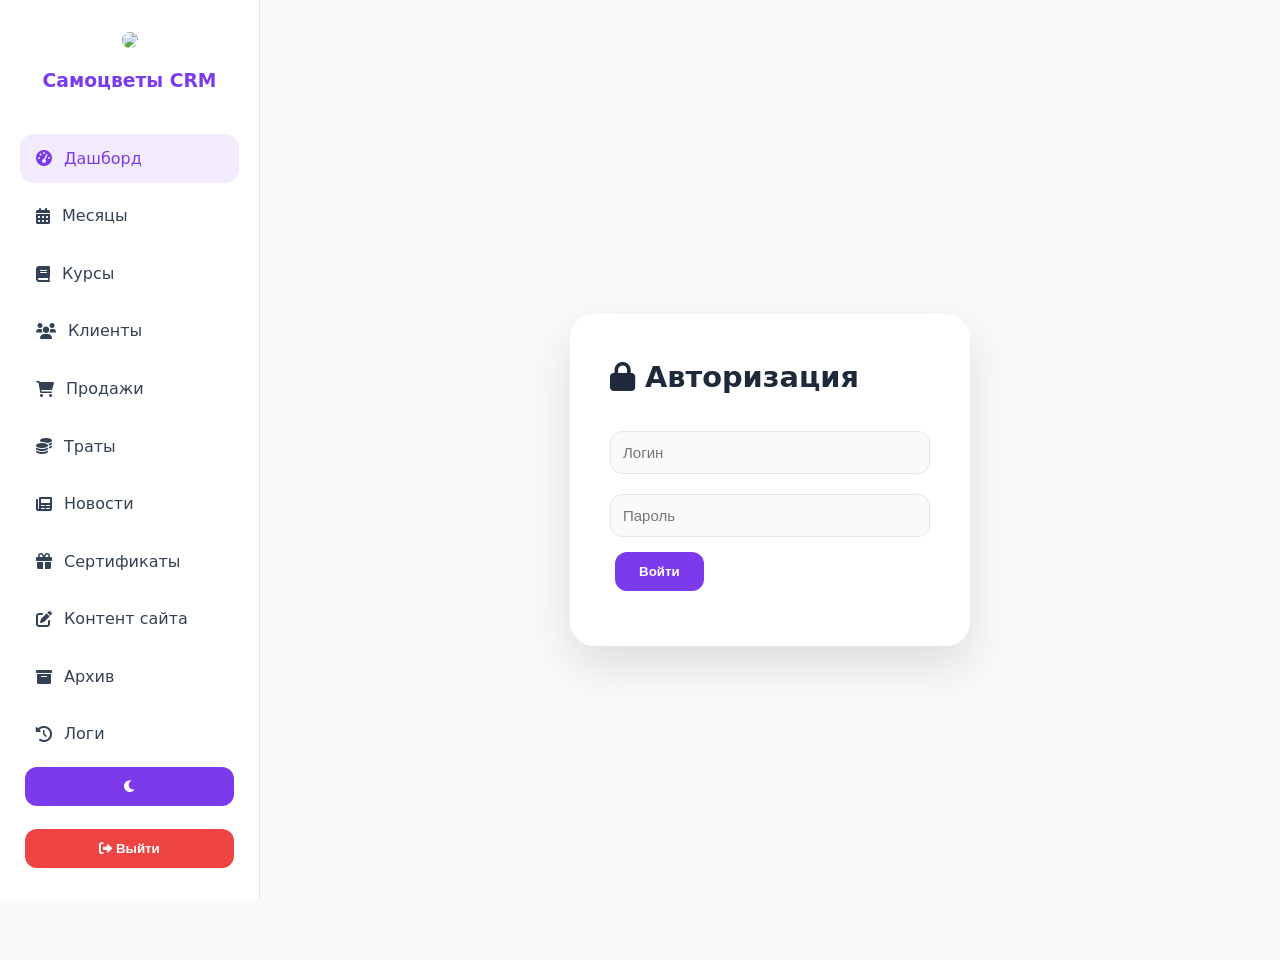
==== commit 4328b00f: "Update admin.html" ====
--- a/admin.html
+++ b/admin.html
@@ -18,7 +18,8 @@
             --radius: 24px; --transition: 0.3s cubic-bezier(0.4, 0, 0.2, 1);
         }
         body.dark {
-            --bg: #0f172a; --card-bg: #1e293b; --text: #cbd5e1; --border: #334155; background: #0f172a;
+            --bg: #0f172a; --card-bg: #1e293b; --text: #cbd5e1; --border: #334155;
+            background: #0f172a;
         }
         * { margin: 0; padding: 0; box-sizing: border-box; }
         body {
@@ -63,6 +64,8 @@
         .btn-outline:hover { background: rgba(124,58,237,0.1); }
         .btn-danger { background: #ef4444; }
         .btn-danger:hover { background: #dc2626; }
+        .btn-success { background: #10b981; }
+        .btn-success:hover { background: #059669; }
         .modal {
             position: fixed; top: 0; left: 0; width: 100%; height: 100%;
             background: rgba(0,0,0,0.5); backdrop-filter: blur(4px);
@@ -73,12 +76,14 @@
             width: 90%; max-width: 600px; max-height: 80vh; overflow-y: auto;
             position: relative; box-shadow: var(--shadow-lg);
         }
+        .modal-xl { max-width: 800px; }
         .modal-close { position: absolute; top: 15px; right: 15px; background: none; border: none; font-size: 24px; cursor: pointer; color: var(--text); }
         .grid-2 { display: grid; grid-template-columns: repeat(auto-fit, minmax(200px, 1fr)); gap: 20px; }
         .badge { display: inline-block; padding: 4px 12px; border-radius: 20px; font-size: 13px; font-weight: 600; }
         .badge-success { background: #10b981; color: white; }
         .badge-warning { background: #f59e0b; color: white; }
         .badge-danger { background: #ef4444; color: white; }
+        .badge-info { background: #3b82f6; color: white; }
         .login-box { display: flex; justify-content: center; align-items: center; min-height: 100vh; background: var(--bg); }
         .login-card { background: var(--card-bg); padding: 40px; border-radius: var(--radius); box-shadow: var(--shadow-lg); width: 100%; max-width: 400px; }
         .hidden { display: none !important; }
@@ -88,354 +93,475 @@
             .main-content { margin-left: 0; }
             .mobile-menu-btn { display: block; position: fixed; top: 15px; left: 15px; z-index: 20; background: var(--purple); color: white; border: none; border-radius: 10px; padding: 10px; }
         }
-        .print-btn { background: #6366f1; }
+        .stats-card { text-align: center; }
+        .stats-card i { font-size: 2rem; color: var(--purple); margin-bottom: 10px; }
+        .stats-card h3 { font-size: 2rem; margin: 5px 0; }
     </style>
 </head>
 <body>
-    <button class="mobile-menu-btn hidden" onclick="toggleSidebar()"><i class="fas fa-bars"></i></button>
-
-    <div class="sidebar" id="sidebar">
-        <div style="text-align:center; margin-bottom:20px;">
-            <img src="https://i.oneme.ru/i?r=BTE2sh_eZW7g8kugOdIm2NotLFLhNa0tc0_UaeuflAmBbaheFIFzMaeTRu44FG2MMX4" style="width:50px; border-radius:50%;">
-            <h3 style="color:var(--purple); margin:10px 0;">Самоцветы CRM</h3>
-        </div>
-        <a href="#dashboard" class="active" onclick="showTab('dashboard')"><i class="fas fa-tachometer-alt"></i> Дашборд</a>
-        <a href="#quarters" onclick="showTab('quarters')"><i class="fas fa-calendar-alt"></i> Кварталы</a>
-        <a href="#courses" onclick="showTab('courses')"><i class="fas fa-book"></i> Курсы</a>
-        <a href="#clients" onclick="showTab('clients')"><i class="fas fa-users"></i> Клиенты</a>
-        <a href="#sales" onclick="showTab('sales')"><i class="fas fa-shopping-cart"></i> Продажи</a>
-        <a href="#expenses" onclick="showTab('expenses')"><i class="fas fa-coins"></i> Траты</a>
-        <a href="#news" onclick="showTab('news')"><i class="fas fa-newspaper"></i> Новости</a>
-        <a href="#certs" onclick="showTab('certs')"><i class="fas fa-gift"></i> Сертификаты</a>
-        <a href="#content" onclick="showTab('content')"><i class="fas fa-edit"></i> Контент сайта</a>
-        <a href="#logs" onclick="showTab('logs')"><i class="fas fa-history"></i> Логи</a>
-        <a href="#files" onclick="showTab('files')"><i class="fas fa-file-upload"></i> Файлы</a>
-        <button class="theme-toggle" id="themeToggle" style="position:static; margin-top:auto;"><i class="fas fa-moon"></i></button>
-        <button onclick="logout()" class="btn-danger" style="margin-top:10px;"><i class="fas fa-sign-out-alt"></i> Выйти</button>
-    </div>
-
-    <div class="main-content" id="mainContent">
-        <!-- Логин -->
-        <div id="loginTab" class="tab-pane active">
-            <div class="login-box">
-                <div class="login-card">
-                    <h2><i class="fas fa-lock"></i> Авторизация</h2>
-                    <input type="text" id="loginUser" placeholder="Логин">
-                    <input type="password" id="loginPass" placeholder="Пароль">
-                    <button onclick="login()">Войти</button>
-                    <p id="loginError" style="color:red; margin-top:10px;"></p>
+<!-- Мобильная кнопка меню -->
+<button class="mobile-menu-btn hidden" onclick="toggleSidebar()"><i class="fas fa-bars"></i></button>
+
+<!-- Боковое меню -->
+<div class="sidebar" id="sidebar">
+    <div style="text-align:center; margin-bottom:20px;">
+        <img src="https://i.oneme.ru/i?r=BTE2sh_eZW7g8kugOdIm2NotLFLhNa0tc0_UaeuflAmBbaheFIFzMaeTRu44FG2MMX4" style="width:50px; border-radius:50%;">
+        <h3 style="color:var(--purple); margin:10px 0;">Самоцветы CRM</h3>
+    </div>
+    <a href="#dashboard" class="active" onclick="showTab('dashboard')"><i class="fas fa-tachometer-alt"></i> Дашборд</a>
+    <a href="#months" onclick="showTab('months')"><i class="fas fa-calendar-alt"></i> Месяцы</a>
+    <a href="#courses" onclick="showTab('courses')"><i class="fas fa-book"></i> Курсы</a>
+    <a href="#clients" onclick="showTab('clients')"><i class="fas fa-users"></i> Клиенты</a>
+    <a href="#sales" onclick="showTab('sales')"><i class="fas fa-shopping-cart"></i> Продажи</a>
+    <a href="#expenses" onclick="showTab('expenses')"><i class="fas fa-coins"></i> Траты</a>
+    <a href="#news" onclick="showTab('news')"><i class="fas fa-newspaper"></i> Новости</a>
+    <a href="#certs" onclick="showTab('certs')"><i class="fas fa-gift"></i> Сертификаты</a>
+    <a href="#content" onclick="showTab('content')"><i class="fas fa-edit"></i> Контент сайта</a>
+    <a href="#archive" onclick="showTab('archive')"><i class="fas fa-archive"></i> Архив</a>
+    <a href="#logs" onclick="showTab('logs')"><i class="fas fa-history"></i> Логи</a>
+    <button class="theme-toggle" id="themeToggle" style="position:static; margin-top:auto;"><i class="fas fa-moon"></i></button>
+    <button onclick="logout()" class="btn-danger" style="margin-top:10px;"><i class="fas fa-sign-out-alt"></i> Выйти</button>
+</div>
+
+<!-- Основной контент -->
+<div class="main-content" id="mainContent">
+    <!-- Логин -->
+    <div id="loginTab" class="tab-pane active">
+        <div class="login-box">
+            <div class="login-card">
+                <h2><i class="fas fa-lock"></i> Авторизация</h2>
+                <input type="text" id="loginUser" placeholder="Логин">
+                <input type="password" id="loginPass" placeholder="Пароль">
+                <button onclick="login()">Войти</button>
+                <p id="loginError" style="color:red; margin-top:10px;"></p>
+            </div>
+        </div>
+    </div>
+
+    <!-- Дашборд -->
+    <div id="dashboardTab" class="tab-pane">
+        <div class="card">
+            <h2><i class="fas fa-chart-pie"></i> Сводка за месяц</h2>
+            <div style="display:flex; gap:10px; align-items:center; margin-bottom:20px;">
+                <select id="dashYear"><option value="2025">2025</option><option value="2026">2026</option></select>
+                <select id="dashMonth">
+                    <option value="1">Январь</option><option value="2">Февраль</option><option value="3">Март</option><option value="4">Апрель</option><option value="5">Май</option><option value="6">Июнь</option>
+                    <option value="7">Июль</option><option value="8">Август</option><option value="9">Сентябрь</option><option value="10">Октябрь</option><option value="11">Ноябрь</option><option value="12">Декабрь</option>
+                </select>
+                <button onclick="loadDashboard()"><i class="fas fa-sync-alt"></i> Обновить</button>
+            </div>
+            <div id="dashboardStats" class="grid-2"></div>
+            <div style="max-width:600px; margin:30px auto 0;">
+                <canvas id="incomeChart" height="100"></canvas>
+            </div>
+        </div>
+    </div>
+
+    <!-- Месяцы -->
+    <div id="monthsTab" class="tab-pane">
+        <div class="card">
+            <div style="display:flex; justify-content:space-between;">
+                <h2><i class="fas fa-calendar-alt"></i> Месяцы</h2>
+                <button onclick="openMonthForm()"><i class="fas fa-plus"></i> Создать</button>
+            </div>
+            <table id="monthsTable"><thead><tr><th>Год</th><th>Месяц</th><th>Бюджет</th><th>Статус</th><th>Действия</th></tr></thead><tbody></tbody></table>
+        </div>
+    </div>
+
+    <!-- Курсы -->
+    <div id="coursesTab" class="tab-pane">
+        <div class="card">
+            <div style="display:flex; justify-content:space-between; align-items:center;">
+                <h2><i class="fas fa-book"></i> Курсы</h2>
+                <div style="display:flex; gap:10px;">
+                    <select id="filterMonth" onchange="loadCourses()"><option value="">Все месяцы</option></select>
+                    <button onclick="openCourseForm()"><i class="fas fa-plus"></i> Добавить</button>
                 </div>
             </div>
-        </div>
-
-        <!-- Дашборд -->
-        <div id="dashboardTab" class="tab-pane">
-            <div class="card"><h2><i class="fas fa-chart-pie"></i> Сводка текущего квартала</h2><div id="dashboardStats" class="grid-2"></div></div>
-        </div>
-
-        <!-- Кварталы -->
-        <div id="quartersTab" class="tab-pane">
-            <div class="card">
-                <div style="display:flex; justify-content:space-between;"><h2><i class="fas fa-calendar-check"></i> Кварталы</h2><button onclick="openQuarterForm()"><i class="fas fa-plus"></i> Создать</button></div>
-                <table id="quartersTable"><thead><tr><th>Название</th><th>Год</th><th>Квартал</th><th>Статус</th><th>Действия</th></tr></thead><tbody></tbody></table>
-            </div>
-        </div>
-
-        <!-- Курсы -->
-        <div id="coursesTab" class="tab-pane">
-            <div class="card">
-                <div style="display:flex; justify-content:space-between;"><h2><i class="fas fa-chalkboard-teacher"></i> Курсы</h2><button onclick="openCourseForm()"><i class="fas fa-plus"></i> Добавить</button></div>
-                <table id="coursesTable"><thead><tr><th>Название</th><th>Цена</th><th>Себест.</th><th>Мест</th><th>Беспл.</th><th>Действия</th></tr></thead><tbody></tbody></table>
-            </div>
-        </div>
-
-        <!-- Клиенты -->
-        <div id="clientsTab" class="tab-pane">
-            <div class="card">
-                <div style="display:flex; justify-content:space-between;"><h2><i class="fas fa-address-card"></i> Клиенты</h2><button onclick="openClientForm()"><i class="fas fa-user-plus"></i> Добавить</button></div>
-                <table id="clientsTable"><thead><tr><th>ФИО</th><th>Телефон</th><th>Возраст</th><th>Рука</th><th>Действия</th></tr></thead><tbody></tbody></table>
-            </div>
-        </div>
-
-        <!-- Продажи -->
-        <div id="salesTab" class="tab-pane">
-            <div class="card">
-                <div style="display:flex; justify-content:space-between;"><h2><i class="fas fa-cash-register"></i> Продажи билетов</h2><button onclick="openSaleForm()"><i class="fas fa-plus"></i> Записать</button></div>
-                <table id="salesTable"><thead><tr><th>Курс</th><th>Билетов</th><th>Сумма</th><th>Дата</th></tr></thead><tbody></tbody></table>
-            </div>
-        </div>
-
-        <!-- Траты -->
-        <div id="expensesTab" class="tab-pane">
-            <div class="card">
-                <div style="display:flex; justify-content:space-between;"><h2><i class="fas fa-receipt"></i> Траты</h2><button onclick="openExpenseForm()"><i class="fas fa-plus"></i> Добавить</button></div>
-                <table id="expensesTable"><thead><tr><th>Описание</th><th>Сумма</th><th>Дата</th></tr></thead><tbody></tbody></table>
-            </div>
-        </div>
-
-        <!-- Новости -->
-        <div id="newsTab" class="tab-pane">
-            <div class="card">
-                <div style="display:flex; justify-content:space-between;"><h2><i class="fas fa-newspaper"></i> Новости</h2><button onclick="openNewsForm()"><i class="fas fa-plus"></i> Добавить</button></div>
-                <table id="newsTable"><thead><tr><th>Заголовок</th><th>Дата</th><th>Статус</th><th>Действия</th></tr></thead><tbody></tbody></table>
-            </div>
-        </div>
-
-        <!-- Сертификаты -->
-        <div id="certsTab" class="tab-pane">
-            <div class="card">
-                <div style="display:flex; justify-content:space-between;"><h2><i class="fas fa-gift"></i> Сертификаты</h2><button onclick="openCertForm()"><i class="fas fa-plus"></i> Создать</button></div>
-                <table id="certsTable"><thead><tr><th>Код</th><th>Номинал</th><th>Статус</th><th>Действия</th></tr></thead><tbody></tbody></table>
-            </div>
-        </div>
-
-        <!-- Контент сайта -->
-        <div id="contentTab" class="tab-pane">
-            <div class="card"><h2><i class="fas fa-pencil-alt"></i> Редактирование текстов</h2><div id="contentList"></div></div>
-        </div>
-
-        <!-- Логи -->
-        <div id="logsTab" class="tab-pane">
-            <div class="card"><h2><i class="fas fa-history"></i> Журнал действий</h2><div id="logsContainer"></div></div>
-        </div>
-
-        <!-- Файлы -->
-        <div id="filesTab" class="tab-pane">
-            <div class="card">
-                <h2><i class="fas fa-file-upload"></i> Загрузка изображений</h2>
-                <input type="file" id="fileInput"><button onclick="uploadFile()">Загрузить</button>
-                <p id="uploadStatus"></p><input type="text" id="uploadedUrl" readonly placeholder="Ссылка появится здесь">
-            </div>
-        </div>
-    </div>
-
-    <!-- Модальные окна (квартал, курс, клиент, продажа, трата, новость, сертификат) -->
-    <div class="modal hidden" id="quarterModal"><div class="modal-content"><button class="modal-close" onclick="closeModal('quarterModal')">&times;</button><h3>Квартал</h3><input type="text" id="quarterName" placeholder="Название"><input type="number" id="quarterYear" placeholder="Год" value="2025"><input type="number" id="quarterNum" placeholder="Квартал (1-4)"><input type="number" id="quarterBudget" placeholder="Бюджет"><button onclick="saveQuarter()">Сохранить</button></div></div>
-    <div class="modal hidden" id="courseModal"><div class="modal-content"><button class="modal-close" onclick="closeModal('courseModal')">&times;</button><h3>Курс</h3><input type="text" id="courseName" placeholder="Название"><input type="number" id="coursePrice" placeholder="Цена билета"><input type="number" id="courseCost" placeholder="Себестоимость"><input type="number" id="courseSeats" placeholder="Мест"><select id="courseFree"><option value="no">Платный</option><option value="yes">Бесплатный</option></select><button onclick="saveCourse()">Сохранить</button></div></div>
-    <div class="modal hidden" id="clientModal"><div class="modal-content"><button class="modal-close" onclick="closeModal('clientModal')">&times;</button><h3>Клиент</h3><input type="text" id="clientFio" placeholder="ФИО"><input type="text" id="clientPhone" placeholder="Телефон"><input type="email" id="clientEmail" placeholder="Email"><input type="number" id="clientAge" placeholder="Возраст"><select id="clientHand"><option value="правая">Правая</option><option value="левая">Левая</option></select><input type="text" id="clientAvatar" placeholder="Ссылка на аватар"><textarea id="clientNotes" placeholder="Заметки"></textarea><button onclick="saveClient()">Сохранить</button></div></div>
-    <div class="modal hidden" id="clientDetailModal"><div class="modal-content" style="max-width:700px;"><button class="modal-close" onclick="closeModal('clientDetailModal')">&times;</button><img id="detailAvatar" style="width:100px; border-radius:50%; margin:0 auto; display:block;"><h2 id="detailName"></h2><p id="detailInfo"></p><h4>Пропуски</h4><div id="detailPasses"></div><h4>Оценки</h4><div id="detailMarks"></div><button onclick="openPassForm()" class="btn-outline">Выдать пропуск</button><button onclick="openMarkForm()" class="btn-outline">Поставить оценку</button></div></div>
-    <div class="modal hidden" id="passModal"><div class="modal-content"><button class="modal-close" onclick="closeModal('passModal')">&times;</button><h3>Пропуск</h3><select id="passCourse"></select><input type="number" id="passCount" placeholder="Количество"><button onclick="savePass()">Сохранить</button></div></div>
-    <div class="modal hidden" id="markModal"><div class="modal-content"><button class="modal-close" onclick="closeModal('markModal')">&times;</button><h3>Оценка</h3><select id="markCourse"></select><select id="markValue"><option>1</option><option>2</option><option>3</option></select><textarea id="markComment" placeholder="Комментарий"></textarea><button onclick="saveMark()">Сохранить</button></div></div>
-    <div class="modal hidden" id="saleModal"><div class="modal-content"><button class="modal-close" onclick="closeModal('saleModal')">&times;</button><h3>Продажа</h3><select id="saleCourse"></select><input type="number" id="saleTickets" placeholder="Количество билетов"><button onclick="saveSale()">Записать</button></div></div>
-    <div class="modal hidden" id="expenseModal"><div class="modal-content"><button class="modal-close" onclick="closeModal('expenseModal')">&times;</button><h3>Трата</h3><input type="text" id="expenseDesc" placeholder="Описание"><input type="number" id="expenseAmount" placeholder="Сумма"><button onclick="saveExpense()">Сохранить</button></div></div>
-    <div class="modal hidden" id="newsModal"><div class="modal-content"><button class="modal-close" onclick="closeModal('newsModal')">&times;</button><h3>Новость</h3><input type="text" id="newsTitle" placeholder="Заголовок"><textarea id="newsContent" placeholder="Текст"></textarea><input type="text" id="newsImages" placeholder="Ссылки на изображения через запятую"><input type="text" id="newsDate" placeholder="Дата (ГГГГ-ММ-ДД ЧЧ:ММ)"><button onclick="saveNews()">Сохранить</button></div></div>
-    <div class="modal hidden" id="certModal"><div class="modal-content"><button class="modal-close" onclick="closeModal('certModal')">&times;</button><h3>Сертификат</h3><input type="text" id="certCode" placeholder="Код"><input type="number" id="certNominal" placeholder="Номинал" value="700"><button onclick="addCert()">Создать</button></div></div>
-
-    <script>
-        const API_URL = 'https://script.google.com/macros/s/AKfycbxZvyp9hy8euTQJT-eVF-BUgNLgYf9Ial1U-iWQPf6RRzRyDSVH-8TC5Rq4LgyqDJh6rA/exec';
-        const ADMIN_USER = 'Root';
-        const ADMIN_PASS = 'anna1981';
-        let currentDetailClientId = null;
-
-        // Тёмная тема
-        const themeToggle = document.getElementById('themeToggle');
-        const icon = themeToggle.querySelector('i');
-        if (localStorage.getItem('theme') === 'dark') { document.body.classList.add('dark'); icon.classList.replace('fa-moon','fa-sun'); }
-        themeToggle.addEventListener('click', ()=>{
-            document.body.classList.toggle('dark');
-            if(document.body.classList.contains('dark')){ localStorage.setItem('theme','dark'); icon.classList.replace('fa-moon','fa-sun'); }
-            else { localStorage.setItem('theme','light'); icon.classList.replace('fa-sun','fa-moon'); }
+            <table id="coursesTable"><thead><tr><th>Название</th><th>Дата</th><th>Цена</th><th>Мест (макс.)</th><th>Бронь</th><th>Статус</th><th>Действия</th></tr></thead><tbody></tbody></table>
+        </div>
+    </div>
+
+    <!-- Клиенты -->
+    <div id="clientsTab" class="tab-pane">
+        <div class="card">
+            <div style="display:flex; justify-content:space-between;">
+                <h2><i class="fas fa-address-card"></i> Клиенты</h2>
+                <button onclick="openClientForm()"><i class="fas fa-user-plus"></i> Добавить</button>
+            </div>
+            <table id="clientsTable"><thead><tr><th>ФИО</th><th>Телефон</th><th>Возраст</th><th>Действия</th></tr></thead><tbody></tbody></table>
+        </div>
+    </div>
+
+    <!-- Продажи -->
+    <div id="salesTab" class="tab-pane">
+        <div class="card">
+            <div style="display:flex; justify-content:space-between;">
+                <h2><i class="fas fa-cash-register"></i> Продажи билетов</h2>
+                <button onclick="openSaleForm()"><i class="fas fa-plus"></i> Записать</button>
+            </div>
+            <table id="salesTable"><thead><tr><th>Курс</th><th>Билетов</th><th>Сумма</th><th>Дата</th></tr></thead><tbody></tbody></table>
+        </div>
+    </div>
+
+    <!-- Траты -->
+    <div id="expensesTab" class="tab-pane">
+        <div class="card">
+            <div style="display:flex; justify-content:space-between;">
+                <h2><i class="fas fa-receipt"></i> Траты</h2>
+                <button onclick="openExpenseForm()"><i class="fas fa-plus"></i> Добавить</button>
+            </div>
+            <table id="expensesTable"><thead><tr><th>Описание</th><th>Сумма</th><th>Дата</th></tr></thead><tbody></tbody></table>
+        </div>
+    </div>
+
+    <!-- Новости -->
+    <div id="newsTab" class="tab-pane">
+        <div class="card">
+            <div style="display:flex; justify-content:space-between;">
+                <h2><i class="fas fa-newspaper"></i> Новости</h2>
+                <button onclick="openNewsForm()"><i class="fas fa-plus"></i> Добавить</button>
+            </div>
+            <table id="newsTable"><thead><tr><th>Заголовок</th><th>Дата</th><th>Статус</th><th>Действия</th></tr></thead><tbody></tbody></table>
+        </div>
+    </div>
+
+    <!-- Сертификаты -->
+    <div id="certsTab" class="tab-pane">
+        <div class="card">
+            <div style="display:flex; justify-content:space-between;">
+                <h2><i class="fas fa-gift"></i> Сертификаты</h2>
+                <button onclick="openCertForm()"><i class="fas fa-plus"></i> Создать</button>
+            </div>
+            <table id="certsTable"><thead><tr><th>Код</th><th>Номинал</th><th>Статус</th><th>Действия</th></tr></thead><tbody></tbody></table>
+        </div>
+    </div>
+
+    <!-- Контент сайта -->
+    <div id="contentTab" class="tab-pane">
+        <div class="card">
+            <h2><i class="fas fa-pencil-alt"></i> Редактирование текстов</h2>
+            <div id="contentList"></div>
+        </div>
+    </div>
+
+    <!-- Архив -->
+    <div id="archiveTab" class="tab-pane">
+        <div class="card">
+            <h2><i class="fas fa-archive"></i> Архив отменённых курсов</h2>
+            <table id="archiveTable"><thead><tr><th>Название</th><th>Дата</th><th>Статус</th></tr></thead><tbody></tbody></table>
+        </div>
+    </div>
+
+    <!-- Логи -->
+    <div id="logsTab" class="tab-pane">
+        <div class="card">
+            <h2><i class="fas fa-history"></i> Журнал действий</h2>
+            <div id="logsContainer"></div>
+        </div>
+    </div>
+</div>
+
+<!-- Модальные окна -->
+<div class="modal hidden" id="monthModal"><div class="modal-content"><button class="modal-close" onclick="closeModal('monthModal')">&times;</button><h3>Месяц</h3><input type="number" id="monthYear" placeholder="Год" value="2025"><input type="number" id="monthNum" placeholder="Месяц (1-12)"><input type="number" id="monthBudget" placeholder="Бюджет"><button onclick="saveMonth()">Сохранить</button></div></div>
+<div class="modal hidden" id="courseModal"><div class="modal-content"><button class="modal-close" onclick="closeModal('courseModal')">&times;</button><h3>Курс</h3><input type="text" id="courseName" placeholder="Название"><input type="number" id="coursePrice" placeholder="Цена"><input type="number" id="courseCost" placeholder="Себестоимость"><input type="number" id="courseMaxSeats" placeholder="Макс. мест" value="8"><input type="date" id="courseDate"><select id="courseMonth"></select><button onclick="saveCourse()">Сохранить</button></div></div>
+<div class="modal hidden" id="clientModal"><div class="modal-content"><button class="modal-close" onclick="closeModal('clientModal')">&times;</button><h3>Клиент</h3><input type="text" id="clientFio" placeholder="ФИО"><input type="text" id="clientPhone" placeholder="Телефон"><input type="number" id="clientAge" placeholder="Возраст"><select id="clientHand"><option value="правая">Правая</option><option value="левая">Левая</option></select><input type="text" id="clientAvatar" placeholder="Ссылка на аватар"><textarea id="clientNotes" placeholder="Заметки"></textarea><button onclick="saveClient()">Сохранить</button></div></div>
+<div class="modal hidden" id="clientDetailModal"><div class="modal-content modal-xl"><button class="modal-close" onclick="closeModal('clientDetailModal')">&times;</button><img id="detailAvatar" style="width:100px; border-radius:50%; margin:0 auto; display:block;"><h2 id="detailName"></h2><p id="detailInfo"></p><h4>Пропуски</h4><div id="detailPasses"></div><h4>Оценки</h4><div id="detailMarks"></div><button onclick="openPassForm()" class="btn-outline">Выдать пропуск</button><button onclick="openMarkForm()" class="btn-outline">Поставить оценку</button></div></div>
+<div class="modal hidden" id="passModal"><div class="modal-content"><button class="modal-close" onclick="closeModal('passModal')">&times;</button><h3>Пропуск</h3><select id="passCourse"></select><input type="number" id="passCount" placeholder="Количество"><button onclick="savePass()">Сохранить</button></div></div>
+<div class="modal hidden" id="markModal"><div class="modal-content"><button class="modal-close" onclick="closeModal('markModal')">&times;</button><h3>Оценка</h3><select id="markCourse"></select><select id="markValue"><option>1</option><option>2</option><option>3</option></select><textarea id="markComment" placeholder="Комментарий"></textarea><button onclick="saveMark()">Сохранить</button></div></div>
+<div class="modal hidden" id="saleModal"><div class="modal-content"><button class="modal-close" onclick="closeModal('saleModal')">&times;</button><h3>Продажа</h3><select id="saleCourse"></select><input type="number" id="saleTickets" placeholder="Количество билетов"><button onclick="saveSale()">Записать</button></div></div>
+<div class="modal hidden" id="expenseModal"><div class="modal-content"><button class="modal-close" onclick="closeModal('expenseModal')">&times;</button><h3>Трата</h3><input type="text" id="expenseDesc" placeholder="Описание"><input type="number" id="expenseAmount" placeholder="Сумма"><button onclick="saveExpense()">Сохранить</button></div></div>
+<div class="modal hidden" id="newsModal"><div class="modal-content"><button class="modal-close" onclick="closeModal('newsModal')">&times;</button><h3>Новость</h3><input type="text" id="newsTitle" placeholder="Заголовок"><textarea id="newsContent" placeholder="Текст"></textarea><input type="text" id="newsImages" placeholder="Ссылки на изображения через запятую"><input type="text" id="newsDate" placeholder="Дата"><button onclick="saveNews()">Сохранить</button></div></div>
+<div class="modal hidden" id="certModal"><div class="modal-content"><button class="modal-close" onclick="closeModal('certModal')">&times;</button><h3>Сертификат</h3><input type="text" id="certCode" placeholder="Код"><input type="number" id="certNominal" placeholder="Номинал" value="700"><button onclick="addCert()">Создать</button></div></div>
+
+<script>
+    const API_URL = 'https://script.google.com/macros/s/AKfycbxZvyp9hy8euTQJT-eVF-BUgNLgYf9Ial1U-iWQPf6RRzRyDSVH-8TC5Rq4LgyqDJh6rA/exec';
+    const ADMIN_USER = 'Root';
+    const ADMIN_PASS = 'anna1981';
+    let currentDetailClientId = null;
+
+    // Тёмная тема
+    const themeToggle = document.getElementById('themeToggle');
+    const icon = themeToggle.querySelector('i');
+    if (localStorage.getItem('theme') === 'dark') { document.body.classList.add('dark'); icon.classList.replace('fa-moon','fa-sun'); }
+    themeToggle.addEventListener('click', ()=>{
+        document.body.classList.toggle('dark');
+        if (document.body.classList.contains('dark')) {
+            localStorage.setItem('theme','dark'); icon.classList.replace('fa-moon','fa-sun');
+        } else {
+            localStorage.setItem('theme','light'); icon.classList.replace('fa-sun','fa-moon');
+        }
+    });
+
+    // Авторизация
+    if (sessionStorage.getItem('admin_logged')==='true') { document.getElementById('loginTab').classList.remove('active'); showTab('dashboard'); }
+    function login() {
+        const u = document.getElementById('loginUser').value.trim();
+        const p = document.getElementById('loginPass').value.trim();
+        if (u === ADMIN_USER && p === ADMIN_PASS) {
+            sessionStorage.setItem('admin_logged','true');
+            document.getElementById('loginTab').classList.remove('active');
+            showTab('dashboard');
+        } else {
+            document.getElementById('loginError').textContent = 'Неверные данные';
+        }
+    }
+    function logout() { sessionStorage.removeItem('admin_logged'); location.reload(); }
+
+    // Переключение вкладок
+    function showTab(name) {
+        document.querySelectorAll('.tab-pane').forEach(p => p.classList.remove('active'));
+        document.getElementById(name + 'Tab').classList.add('active');
+        document.querySelectorAll('.sidebar a').forEach(l => l.classList.remove('active'));
+        document.querySelector(`.sidebar a[href="#${name}"]`)?.classList.add('active');
+        if (name === 'dashboard') loadDashboard();
+        if (name === 'months') loadMonths();
+        if (name === 'courses') loadCourses();
+        if (name === 'clients') loadClients();
+        if (name === 'sales') loadSales();
+        if (name === 'expenses') loadExpenses();
+        if (name === 'news') loadNews();
+        if (name === 'certs') loadCerts();
+        if (name === 'content') loadContent();
+        if (name === 'archive') loadArchive();
+        if (name === 'logs') loadLogs();
+    }
+
+    // API Helper
+    async function api(params) {
+        const url = API_URL + '?' + new URLSearchParams(params).toString();
+        const resp = await fetch(url);
+        return resp.json();
+    }
+
+    // Дашборд
+    async function loadDashboard() {
+        const year = document.getElementById('dashYear').value;
+        const month = document.getElementById('dashMonth').value;
+        const data = await api({ action: 'dashboard', user: ADMIN_USER, pass: ADMIN_PASS, year, month });
+        document.getElementById('dashboardStats').innerHTML = `
+            <div class="card stats-card"><i class="fas fa-coins"></i><h3 style="color:var(--emerald);">${data.income || 0} ₽</h3><p>Доход</p></div>
+            <div class="card stats-card"><i class="fas fa-arrow-down"></i><h3 style="color:var(--orange);">${data.expenses || 0} ₽</h3><p>Расход</p></div>
+            <div class="card stats-card"><i class="fas fa-chart-line"></i><h3 style="color:var(--purple);">${data.profit || 0} ₽</h3><p>Прибыль</p></div>
+            <div class="card stats-card"><i class="fas fa-users"></i><h3>${data.clientsCount || 0}</h3><p>Клиенты</p></div>
+            <div class="card stats-card"><i class="fas fa-ticket-alt"></i><h3>${data.ticketsSold || 0}</h3><p>Билетов продано</p></div>
+        `;
+        if (window.incomeChartInstance) window.incomeChartInstance.destroy();
+        const ctx = document.getElementById('incomeChart').getContext('2d');
+        window.incomeChartInstance = new Chart(ctx, {
+            type: 'bar',
+            data: {
+                labels: ['Доход', 'Расход', 'Прибыль'],
+                datasets: [{
+                    label: '₽',
+                    data: [data.income || 0, data.expenses || 0, data.profit || 0],
+                    backgroundColor: ['#10b981', '#f97316', '#7c3aed']
+                }]
+            }
         });
-
-        // Авторизация
-        if(sessionStorage.getItem('admin_logged')==='true'){ document.getElementById('loginTab').classList.remove('active'); showTab('dashboard'); }
-        function login(){
-            const u=document.getElementById('loginUser').value.trim(), p=document.getElementById('loginPass').value.trim();
-            if(u===ADMIN_USER&&p===ADMIN_PASS){ sessionStorage.setItem('admin_logged','true'); document.getElementById('loginTab').classList.remove('active'); showTab('dashboard'); }
-            else { document.getElementById('loginError').textContent='Неверные данные'; }
-        }
-        function logout(){ sessionStorage.removeItem('admin_logged'); location.reload(); }
-
-        // Переключение вкладок
-        function showTab(name){
-            document.querySelectorAll('.tab-pane').forEach(p=>p.classList.remove('active'));
-            document.getElementById(name+'Tab').classList.add('active');
-            document.querySelectorAll('.sidebar a').forEach(l=>l.classList.remove('active'));
-            document.querySelector(`.sidebar a[href="#${name}"]`)?.classList.add('active');
-            if(name==='dashboard') loadDashboard();
-            if(name==='quarters') loadQuarters();
-            if(name==='courses') loadCourses();
-            if(name==='clients') loadClients();
-            if(name==='sales') loadSales();
-            if(name==='expenses') loadExpenses();
-            if(name==='news') loadNews();
-            if(name==='certs') loadCerts();
-            if(name==='content') loadContent();
-            if(name==='logs') loadLogs();
-        }
-
-        async function api(params){
-            const url=API_URL+'?'+new URLSearchParams(params).toString();
-            const r=await fetch(url); return r.json();
-        }
-
-        // Дашборд
-        async function loadDashboard(){
-            const d=await api({action:'dashboard',user:ADMIN_USER,pass:ADMIN_PASS});
-            document.getElementById('dashboardStats').innerHTML=`
-                <div class="card"><h4>Доход</h4><p style="font-size:1.5rem;color:var(--emerald);">${d.income||0} ₽</p></div>
-                <div class="card"><h4>Расход</h4><p style="font-size:1.5rem;color:var(--orange);">${d.expenses||0} ₽</p></div>
-                <div class="card"><h4>Прибыль</h4><p style="font-size:1.5rem;color:var(--purple);">${d.profit||0} ₽</p></div>
-                <div class="card"><h4>Клиенты</h4><p style="font-size:1.5rem;">${d.clientsCount||0}</p></div>
-                <div class="card"><h4>Билетов</h4><p style="font-size:1.5rem;">${d.ticketsSold||0}</p></div>
-                <div class="card"><h4>Курсы</h4><p style="font-size:1.5rem;">${d.coursesCount||0}</p></div>`;
-        }
-
-        // Кварталы
-        async function loadQuarters(){
-            const d=await api({action:'quarterList',user:ADMIN_USER,pass:ADMIN_PASS});
-            const tbody=document.querySelector('#quartersTable tbody');
-            tbody.innerHTML=d.quarters.map(q=>`<tr><td>${q.name}</td><td>${q.year}</td><td>Q${q.quarter}</td><td><span class="badge ${q.status==='active'?'badge-success':'badge-warning'}">${q.status}</span></td><td><button onclick="archiveQuarter('${q.id}')"><i class="fas fa-archive"></i></button></td></tr>`).join('');
-        }
-        function openQuarterForm(){ document.getElementById('quarterModal').classList.remove('hidden'); }
-        function closeModal(id){ document.getElementById(id).classList.add('hidden'); }
-        async function saveQuarter(){
-            await api({action:'quarterAdd',user:ADMIN_USER,pass:ADMIN_PASS,name:document.getElementById('quarterName').value,year:document.getElementById('quarterYear').value,quarter:document.getElementById('quarterNum').value,budget:document.getElementById('quarterBudget').value});
-            closeModal('quarterModal'); loadQuarters();
-        }
-        async function archiveQuarter(id){ await api({action:'quarterArchive',user:ADMIN_USER,pass:ADMIN_PASS,id}); loadQuarters(); }
-
-        // Курсы
-        async function loadCourses(){
-            const d=await api({action:'courseList',user:ADMIN_USER,pass:ADMIN_PASS});
-            const tbody=document.querySelector('#coursesTable tbody');
-            tbody.innerHTML=d.courses.map(c=>`<tr><td>${c.name}</td><td>${c.price} ₽</td><td>${c.cost} ₽</td><td>${c.seats}</td><td>${c.free==='yes'?'Да':'Нет'}</td><td><button onclick="editCourse('${c.id}')"><i class="fas fa-edit"></i></button><button class="btn-danger" onclick="deleteCourse('${c.id}')"><i class="fas fa-trash"></i></button></td></tr>`).join('');
-        }
-        function openCourseForm(){ document.getElementById('courseModal').classList.remove('hidden'); }
-        async function saveCourse(){
-            await api({action:'courseAdd',user:ADMIN_USER,pass:ADMIN_PASS,name:document.getElementById('courseName').value,price:document.getElementById('coursePrice').value,cost:document.getElementById('courseCost').value,seats:document.getElementById('courseSeats').value,free:document.getElementById('courseFree').value});
-            closeModal('courseModal'); loadCourses();
-        }
-        async function deleteCourse(id){ if(confirm('Удалить курс?')){ await api({action:'courseDelete',user:ADMIN_USER,pass:ADMIN_PASS,id}); loadCourses(); } }
-
-        // Клиенты
-        async function loadClients(){
-            const d=await api({action:'clientList',user:ADMIN_USER,pass:ADMIN_PASS});
-            const tbody=document.querySelector('#clientsTable tbody');
-            tbody.innerHTML=d.clients.map(c=>`<tr><td>${c.fio}</td><td>${c.phone}</td><td>${c.age||'—'}</td><td>${c.hand||'—'}</td><td><button onclick="openClientDetail('${c.id}')"><i class="fas fa-eye"></i></button></td></tr>`).join('');
-        }
-        function openClientForm(){ document.getElementById('clientModal').classList.remove('hidden'); }
-        async function saveClient(){
-            await api({action:'clientAdd',user:ADMIN_USER,pass:ADMIN_PASS,fio:document.getElementById('clientFio').value,phone:document.getElementById('clientPhone').value,email:document.getElementById('clientEmail').value,age:document.getElementById('clientAge').value,hand:document.getElementById('clientHand').value,avatar:document.getElementById('clientAvatar').value,notes:document.getElementById('clientNotes').value});
-            closeModal('clientModal'); loadClients();
-        }
-        async function openClientDetail(id){
-            currentDetailClientId=id;
-            const d=await api({action:'clientGet',user:ADMIN_USER,pass:ADMIN_PASS,id});
-            document.getElementById('detailAvatar').src=d.avatar||'https://via.placeholder.com/100';
-            document.getElementById('detailName').textContent=d.fio;
-            document.getElementById('detailInfo').innerHTML=`Возраст: ${d.age||'—'}<br>Рука: ${d.hand||'—'}<br>Заметки: ${d.notes||'—'}`;
-            const passes=await api({action:'passList',user:ADMIN_USER,pass:ADMIN_PASS});
-            document.getElementById('detailPasses').innerHTML=passes.passes.filter(p=>p.clientId===id).map(p=>`<span class="badge badge-warning">Курс: ${p.courseId} | Осталось: ${p.count - p.used}</span>`).join(' ');
-            const marks=await api({action:'markList',user:ADMIN_USER,pass:ADMIN_PASS});
-            document.getElementById('detailMarks').innerHTML=marks.marks.filter(m=>m.clientId===id).map(m=>`<div class="card"><strong>Оценка: ${m.value}</strong><br>${m.comment}</div>`).join('');
-            document.getElementById('clientDetailModal').classList.remove('hidden');
-        }
-        async function openPassForm(){
-            const d=await api({action:'courseList',user:ADMIN_USER,pass:ADMIN_PASS});
-            document.getElementById('passCourse').innerHTML=d.courses.map(c=>`<option value="${c.id}">${c.name}</option>`).join('');
-            document.getElementById('passModal').classList.remove('hidden');
-        }
-        async function savePass(){
-            await api({action:'passAdd',user:ADMIN_USER,pass:ADMIN_PASS,clientId:currentDetailClientId,courseId:document.getElementById('passCourse').value,count:document.getElementById('passCount').value});
-            closeModal('passModal'); openClientDetail(currentDetailClientId);
-        }
-        async function openMarkForm(){
-            const d=await api({action:'courseList',user:ADMIN_USER,pass:ADMIN_PASS});
-            document.getElementById('markCourse').innerHTML=d.courses.map(c=>`<option value="${c.id}">${c.name}</option>`).join('');
-            document.getElementById('markModal').classList.remove('hidden');
-        }
-        async function saveMark(){
-            await api({action:'markAdd',user:ADMIN_USER,pass:ADMIN_PASS,clientId:currentDetailClientId,courseId:document.getElementById('markCourse').value,value:document.getElementById('markValue').value,comment:document.getElementById('markComment').value});
-            closeModal('markModal'); openClientDetail(currentDetailClientId);
-        }
-
-        // Продажи
-        async function loadSales(){
-            const d=await api({action:'saleList',user:ADMIN_USER,pass:ADMIN_PASS});
-            const tbody=document.querySelector('#salesTable tbody');
-            tbody.innerHTML=d.sales.map(s=>`<tr><td>${s.courseId}</td><td>${s.tickets}</td><td>${s.sum} ₽</td><td>${new Date(s.date).toLocaleDateString('ru-RU')}</td></tr>`).join('');
-        }
-        async function openSaleForm(){
-            const d=await api({action:'courseList',user:ADMIN_USER,pass:ADMIN_PASS});
-            document.getElementById('saleCourse').innerHTML=d.courses.map(c=>`<option value="${c.id}">${c.name} (${c.price} ₽)</option>`).join('');
-            document.getElementById('saleModal').classList.remove('hidden');
-        }
-        async function saveSale(){
-            const courseId=document.getElementById('saleCourse').value;
-            const tickets=document.getElementById('saleTickets').value;
-            const courses=await api({action:'courseList',user:ADMIN_USER,pass:ADMIN_PASS});
-            const course=courses.courses.find(c=>c.id===courseId);
-            const price=course?course.price:0;
-            await api({action:'saleAdd',user:ADMIN_USER,pass:ADMIN_PASS,courseId,tickets,price});
-            closeModal('saleModal'); loadSales(); loadDashboard();
-        }
-
-        // Траты
-        async function loadExpenses(){
-            const d=await api({action:'expenseList',user:ADMIN_USER,pass:ADMIN_PASS});
-            const tbody=document.querySelector('#expensesTable tbody');
-            tbody.innerHTML=d.expenses.map(e=>`<tr><td>${e.desc}</td><td>${e.amount} ₽</td><td>${new Date(e.date).toLocaleDateString('ru-RU')}</td></tr>`).join('');
-        }
-        function openExpenseForm(){ document.getElementById('expenseModal').classList.remove('hidden'); }
-        async function saveExpense(){
-            await api({action:'expenseAdd',user:ADMIN_USER,pass:ADMIN_PASS,desc:document.getElementById('expenseDesc').value,amount:document.getElementById('expenseAmount').value});
-            closeModal('expenseModal'); loadExpenses(); loadDashboard();
-        }
-
-        // Новости
-        async function loadNews(){
-            const d=await api({action:'newsAdmin',user:ADMIN_USER,pass:ADMIN_PASS});
-            const tbody=document.querySelector('#newsTable tbody');
-            tbody.innerHTML=d.news.map(n=>`<tr><td>${n.title}</td><td>${new Date(n.publishDate).toLocaleString('ru-RU')}</td><td><span class="badge badge-success">${n.status}</span></td><td><button onclick="deleteNews('${n.id}')"><i class="fas fa-trash"></i></button></td></tr>`).join('');
-        }
-        function openNewsForm(){ document.getElementById('newsModal').classList.remove('hidden'); }
-        async function saveNews(){
-            await api({action:'newsAdd',user:ADMIN_USER,pass:ADMIN_PASS,title:document.getElementById('newsTitle').value,content:document.getElementById('newsContent').value,images:document.getElementById('newsImages').value,publishDate:document.getElementById('newsDate').value});
-            closeModal('newsModal'); loadNews();
-        }
-        async function deleteNews(id){ if(confirm('Удалить?')){ await api({action:'newsDelete',user:ADMIN_USER,pass:ADMIN_PASS,id}); loadNews(); } }
-
-        // Сертификаты
-        async function loadCerts(){
-            const d=await api({action:'certs',user:ADMIN_USER,pass:ADMIN_PASS});
-            const tbody=document.querySelector('#certsTable tbody');
-            tbody.innerHTML=d.certs.map(c=>`<tr><td>${c.code}</td><td>${c.nominal} ₽</td><td><span class="badge ${c.status==='Активирован'?'badge-success':'badge-warning'}">${c.status}</span></td><td>${c.status!=='Активирован'?`<button onclick="activateCert('${c.id}')">Активировать</button>`:''}</td></tr>`).join('');
-        }
-        function openCertForm(){ document.getElementById('certModal').classList.remove('hidden'); }
-        async function addCert(){
-            await api({action:'certAdd',user:ADMIN_USER,pass:ADMIN_PASS,code:document.getElementById('certCode').value,nominal:document.getElementById('certNominal').value});
-            closeModal('certModal'); loadCerts();
-        }
-        async function activateCert(id){ await api({action:'certActivate',user:ADMIN_USER,pass:ADMIN_PASS,id}); loadCerts(); }
-
-        // Контент
-        async function loadContent(){
-            const d=await api({action:'getContent'});
-            const container=document.getElementById('contentList');
-            container.innerHTML=Object.entries(d.content||{}).map(([k,v])=>`<div class="card" style="margin-bottom:15px;"><strong>${k}</strong><p>${v}</p><button class="btn-outline" onclick="editContent('${k}','${v.replace(/'/g,"\\'")}')">Редактировать</button></div>`).join('');
-        }
-        function editContent(key,text){ const t=prompt('Новый текст:',text); if(t!==null) api({action:'updateContent',user:ADMIN_USER,pass:ADMIN_PASS,key,text:t}).then(()=>loadContent()); }
-
-        // Логи
-        async function loadLogs(){
-            const d=await api({action:'logs',user:ADMIN_USER,pass:ADMIN_PASS});
-            document.getElementById('logsContainer').innerHTML=(d.logs||[]).slice(-20).map(r=>`<div>${r[0]} — ${r[2]}: ${r[3]}</div>`).join('');
-        }
-
-        // Файлы
-        async function uploadFile(){
-            const file=document.getElementById('fileInput').files[0];
-            if(!file) return;
-            const fd=new FormData(); fd.append('file',file);
-            const r=await fetch(API_URL+'?action=upload&user='+ADMIN_USER+'&pass='+ADMIN_PASS,{method:'POST',body:fd});
-            const d=await r.json();
-            if(d.url) document.getElementById('uploadedUrl').value=d.url;
-        }
-
-        // Мобильное меню
-        function toggleSidebar(){ document.getElementById('sidebar').classList.toggle('open'); }
-        window.addEventListener('click',(e)=>{ if(!e.target.closest('.sidebar')&&!e.target.closest('.mobile-menu-btn')) document.getElementById('sidebar').classList.remove('open'); });
-    </script>
+    }
+
+    // Месяцы
+    async function loadMonths() {
+        const data = await api({ action: 'monthList', user: ADMIN_USER, pass: ADMIN_PASS });
+        document.querySelector('#monthsTable tbody').innerHTML = data.months.map(m => `
+            <tr>
+                <td>${m.year}</td><td>${m.month}</td><td>${m.budget} ₽</td>
+                <td><span class="badge ${m.status==='active'?'badge-success':'badge-warning'}">${m.status}</span></td>
+                <td><button class="btn-outline" onclick="archiveMonth('${m.id}')"><i class="fas fa-archive"></i></button></td>
+            </tr>
+        `).join('');
+    }
+    function openMonthForm() { document.getElementById('monthModal').classList.remove('hidden'); }
+    function closeModal(id) { document.getElementById(id).classList.add('hidden'); }
+    async function saveMonth() {
+        await api({ action: 'monthAdd', user: ADMIN_USER, pass: ADMIN_PASS,
+            year: document.getElementById('monthYear').value,
+            month: document.getElementById('monthNum').value,
+            budget: document.getElementById('monthBudget').value
+        });
+        closeModal('monthModal');
+        loadMonths();
+    }
+    async function archiveMonth(id) {
+        await api({ action: 'monthArchive', user: ADMIN_USER, pass: ADMIN_PASS, id });
+        loadMonths();
+    }
+
+    // Курсы
+    async function loadCourses() {
+        const monthId = document.getElementById('filterMonth').value;
+        const data = await api({ action: 'courseList', user: ADMIN_USER, pass: ADMIN_PASS });
+        let courses = data.courses || [];
+        if (monthId) courses = courses.filter(c => c.monthId === monthId);
+        document.querySelector('#coursesTable tbody').innerHTML = courses.map(c => `
+            <tr>
+                <td>${c.name}</td><td>${c.date || '—'}</td><td>${c.price} ₽</td>
+                <td>${c.maxSeats}</td><td><span class="badge badge-info">${c.booked}</span></td>
+                <td><span class="badge ${c.status==='cancelled'?'badge-danger':'badge-success'}">${c.status||'active'}</span></td>
+                <td>
+                    <button onclick="bookingAdd('${c.id}')" class="btn-success"><i class="fas fa-plus"></i> Бронь</button>
+                    <button onclick="cancelCourse('${c.id}')" class="btn-outline"><i class="fas fa-ban"></i></button>
+                </td>
+            </tr>
+        `).join('');
+    }
+    function openCourseForm() {
+        document.getElementById('courseModal').classList.remove('hidden');
+        api({ action: 'monthList', user: ADMIN_USER, pass: ADMIN_PASS }).then(d => {
+            document.getElementById('courseMonth').innerHTML = d.months.map(m => `<option value="${m.id}">${m.month}.${m.year}</option>`).join('');
+        });
+    }
+    async function saveCourse() {
+        await api({ action: 'courseAdd', user: ADMIN_USER, pass: ADMIN_PASS,
+            name: document.getElementById('courseName').value,
+            price: document.getElementById('coursePrice').value,
+            cost: document.getElementById('courseCost').value,
+            maxSeats: document.getElementById('courseMaxSeats').value,
+            date: document.getElementById('courseDate').value,
+            monthId: document.getElementById('courseMonth').value
+        });
+        closeModal('courseModal');
+        loadCourses();
+    }
+    async function bookingAdd(courseId) {
+        await api({ action: 'bookingAdd', user: ADMIN_USER, pass: ADMIN_PASS, courseId });
+        loadCourses();
+    }
+    async function cancelCourse(id) {
+        await api({ action: 'courseCancel', user: ADMIN_USER, pass: ADMIN_PASS, id });
+        loadCourses();
+    }
+
+    // Клиенты (сокращённо)
+    async function loadClients() {
+        const data = await api({ action: 'clientList', user: ADMIN_USER, pass: ADMIN_PASS });
+        document.querySelector('#clientsTable tbody').innerHTML = data.clients.map(c => `
+            <tr><td>${c.fio}</td><td>${c.phone}</td><td>${c.age||'—'}</td><td><button onclick="openClientDetail('${c.id}')"><i class="fas fa-eye"></i></button></td></tr>
+        `).join('');
+    }
+    function openClientForm() { document.getElementById('clientModal').classList.remove('hidden'); }
+    async function saveClient() {
+        await api({ action: 'clientAdd', user: ADMIN_USER, pass: ADMIN_PASS,
+            fio: document.getElementById('clientFio').value,
+            phone: document.getElementById('clientPhone').value,
+            age: document.getElementById('clientAge').value,
+            hand: document.getElementById('clientHand').value,
+            avatar: document.getElementById('clientAvatar').value,
+            notes: document.getElementById('clientNotes').value
+        });
+        closeModal('clientModal');
+        loadClients();
+    }
+    async function openClientDetail(id) {
+        currentDetailClientId = id;
+        const d = await api({ action: 'clientGet', user: ADMIN_USER, pass: ADMIN_PASS, id });
+        document.getElementById('detailAvatar').src = d.avatar || 'https://via.placeholder.com/100';
+        document.getElementById('detailName').textContent = d.fio;
+        document.getElementById('detailInfo').innerHTML = `Возраст: ${d.age||'—'}<br>Рука: ${d.hand||'—'}`;
+        const passes = await api({ action: 'passList', user: ADMIN_USER, pass: ADMIN_PASS });
+        document.getElementById('detailPasses').innerHTML = passes.passes.filter(p => p.clientId === id).map(p => `<span class="badge badge-warning">Курс: ${p.courseId} | Осталось: ${p.count - p.used}</span>`).join(' ');
+        const marks = await api({ action: 'markList', user: ADMIN_USER, pass: ADMIN_PASS });
+        document.getElementById('detailMarks').innerHTML = marks.marks.filter(m => m.clientId === id).map(m => `<div class="card">Оценка: ${m.value}<br>${m.comment}</div>`).join('');
+        document.getElementById('clientDetailModal').classList.remove('hidden');
+    }
+    async function openPassForm() {
+        const d = await api({ action: 'courseList', user: ADMIN_USER, pass: ADMIN_PASS });
+        document.getElementById('passCourse').innerHTML = d.courses.map(c => `<option value="${c.id}">${c.name}</option>`).join('');
+        document.getElementById('passModal').classList.remove('hidden');
+    }
+    async function savePass() {
+        await api({ action: 'passAdd', user: ADMIN_USER, pass: ADMIN_PASS, clientId: currentDetailClientId, courseId: document.getElementById('passCourse').value, count: document.getElementById('passCount').value });
+        closeModal('passModal'); openClientDetail(currentDetailClientId);
+    }
+    async function openMarkForm() {
+        const d = await api({ action: 'courseList', user: ADMIN_USER, pass: ADMIN_PASS });
+        document.getElementById('markCourse').innerHTML = d.courses.map(c => `<option value="${c.id}">${c.name}</option>`).join('');
+        document.getElementById('markModal').classList.remove('hidden');
+    }
+    async function saveMark() {
+        await api({ action: 'markAdd', user: ADMIN_USER, pass: ADMIN_PASS, clientId: currentDetailClientId, courseId: document.getElementById('markCourse').value, value: document.getElementById('markValue').value, comment: document.getElementById('markComment').value });
+        closeModal('markModal'); openClientDetail(currentDetailClientId);
+    }
+
+    // Продажи
+    async function loadSales() {
+        const d = await api({ action: 'saleList', user: ADMIN_USER, pass: ADMIN_PASS });
+        document.querySelector('#salesTable tbody').innerHTML = d.sales.map(s => `<tr><td>${s.courseId}</td><td>${s.tickets}</td><td>${s.sum} ₽</td><td>${new Date(s.date).toLocaleDateString('ru-RU')}</td></tr>`).join('');
+    }
+    async function openSaleForm() {
+        const d = await api({ action: 'courseList', user: ADMIN_USER, pass: ADMIN_PASS });
+        document.getElementById('saleCourse').innerHTML = d.courses.map(c => `<option value="${c.id}">${c.name} (${c.price} ₽)</option>`).join('');
+        document.getElementById('saleModal').classList.remove('hidden');
+    }
+    async function saveSale() {
+        const courseId = document.getElementById('saleCourse').value;
+        const tickets = document.getElementById('saleTickets').value;
+        const courses = await api({ action: 'courseList', user: ADMIN_USER, pass: ADMIN_PASS });
+        const course = courses.courses.find(c => c.id === courseId);
+        await api({ action: 'saleAdd', user: ADMIN_USER, pass: ADMIN_PASS, courseId, tickets, price: course?.price || 0 });
+        closeModal('saleModal'); loadSales(); loadDashboard();
+    }
+
+    // Траты
+    async function loadExpenses() {
+        const d = await api({ action: 'expenseList', user: ADMIN_USER, pass: ADMIN_PASS });
+        document.querySelector('#expensesTable tbody').innerHTML = d.expenses.map(e => `<tr><td>${e.desc}</td><td>${e.amount} ₽</td><td>${new Date(e.date).toLocaleDateString('ru-RU')}</td></tr>`).join('');
+    }
+    function openExpenseForm() { document.getElementById('expenseModal').classList.remove('hidden'); }
+    async function saveExpense() {
+        await api({ action: 'expenseAdd', user: ADMIN_USER, pass: ADMIN_PASS, desc: document.getElementById('expenseDesc').value, amount: document.getElementById('expenseAmount').value });
+        closeModal('expenseModal'); loadExpenses(); loadDashboard();
+    }
+
+    // Новости
+    async function loadNews() {
+        const d = await api({ action: 'newsAdmin', user: ADMIN_USER, pass: ADMIN_PASS });
+        document.querySelector('#newsTable tbody').innerHTML = d.news.map(n => `<tr><td>${n.title}</td><td>${new Date(n.publishDate).toLocaleString('ru-RU')}</td><td><span class="badge badge-success">${n.status}</span></td><td><button class="btn-danger" onclick="deleteNews('${n.id}')"><i class="fas fa-trash"></i></button></td></tr>`).join('');
+    }
+    function openNewsForm() { document.getElementById('newsModal').classList.remove('hidden'); }
+    async function saveNews() {
+        await api({ action: 'newsAdd', user: ADMIN_USER, pass: ADMIN_PASS, title: document.getElementById('newsTitle').value, content: document.getElementById('newsContent').value, images: document.getElementById('newsImages').value, publishDate: document.getElementById('newsDate').value });
+        closeModal('newsModal'); loadNews();
+    }
+    async function deleteNews(id) { if (confirm('Удалить?')) { await api({ action: 'newsDelete', user: ADMIN_USER, pass: ADMIN_PASS, id }); loadNews(); } }
+
+    // Сертификаты
+    async function loadCerts() {
+        const d = await api({ action: 'certs', user: ADMIN_USER, pass: ADMIN_PASS });
+        document.querySelector('#certsTable tbody').innerHTML = d.certs.map(c => `<tr><td>${c.code}</td><td>${c.nominal} ₽</td><td><span class="badge ${c.status==='Активирован'?'badge-success':'badge-warning'}">${c.status}</span></td><td>${c.status!=='Активирован'?`<button onclick="activateCert('${c.id}')">Активировать</button>`:''}</td></tr>`).join('');
+    }
+    function openCertForm() { document.getElementById('certModal').classList.remove('hidden'); }
+    async function addCert() {
+        await api({ action: 'certAdd', user: ADMIN_USER, pass: ADMIN_PASS, code: document.getElementById('certCode').value, nominal: document.getElementById('certNominal').value });
+        closeModal('certModal'); loadCerts();
+    }
+    async function activateCert(id) { await api({ action: 'certActivate', user: ADMIN_USER, pass: ADMIN_PASS, id }); loadCerts(); }
+
+    // Контент
+    async function loadContent() {
+        const d = await api({ action: 'getContent' });
+        const container = document.getElementById('contentList');
+        container.innerHTML = Object.entries(d.content || {}).map(([k,v]) => `<div class="card" style="margin-bottom:15px;"><strong>${k}</strong><p>${v}</p><button class="btn-outline" onclick="editContent('${k}','${v.replace(/'/g,"\\'")}')">Редактировать</button></div>`).join('');
+    }
+    function editContent(key, text) { const t = prompt('Новый текст:', text); if (t!==null) api({ action: 'updateContent', user: ADMIN_USER, pass: ADMIN_PASS, key, text: t }).then(loadContent); }
+
+    // Архив
+    async function loadArchive() {
+        const d = await api({ action: 'courseList', user: ADMIN_USER, pass: ADMIN_PASS });
+        const cancelled = (d.courses || []).filter(c => c.status === 'cancelled');
+        document.querySelector('#archiveTable tbody').innerHTML = cancelled.map(c => `<tr><td>${c.name}</td><td>${c.date||'—'}</td><td><span class="badge badge-danger">Отменён</span></td></tr>`).join('');
+    }
+
+    // Логи
+    async function loadLogs() {
+        const d = await api({ action: 'logs', user: ADMIN_USER, pass: ADMIN_PASS });
+        document.getElementById('logsContainer').innerHTML = (d.logs || []).slice(-20).map(r => `<div>${r[0]} — ${r[2]}: ${r[3]}</div>`).join('');
+    }
+
+    // Мобильное меню
+    function toggleSidebar() { document.getElementById('sidebar').classList.toggle('open'); }
+    window.addEventListener('click', (e) => { if (!e.target.closest('.sidebar') && !e.target.closest('.mobile-menu-btn')) document.getElementById('sidebar').classList.remove('open'); });
+</script>
 </body>
 </html>
